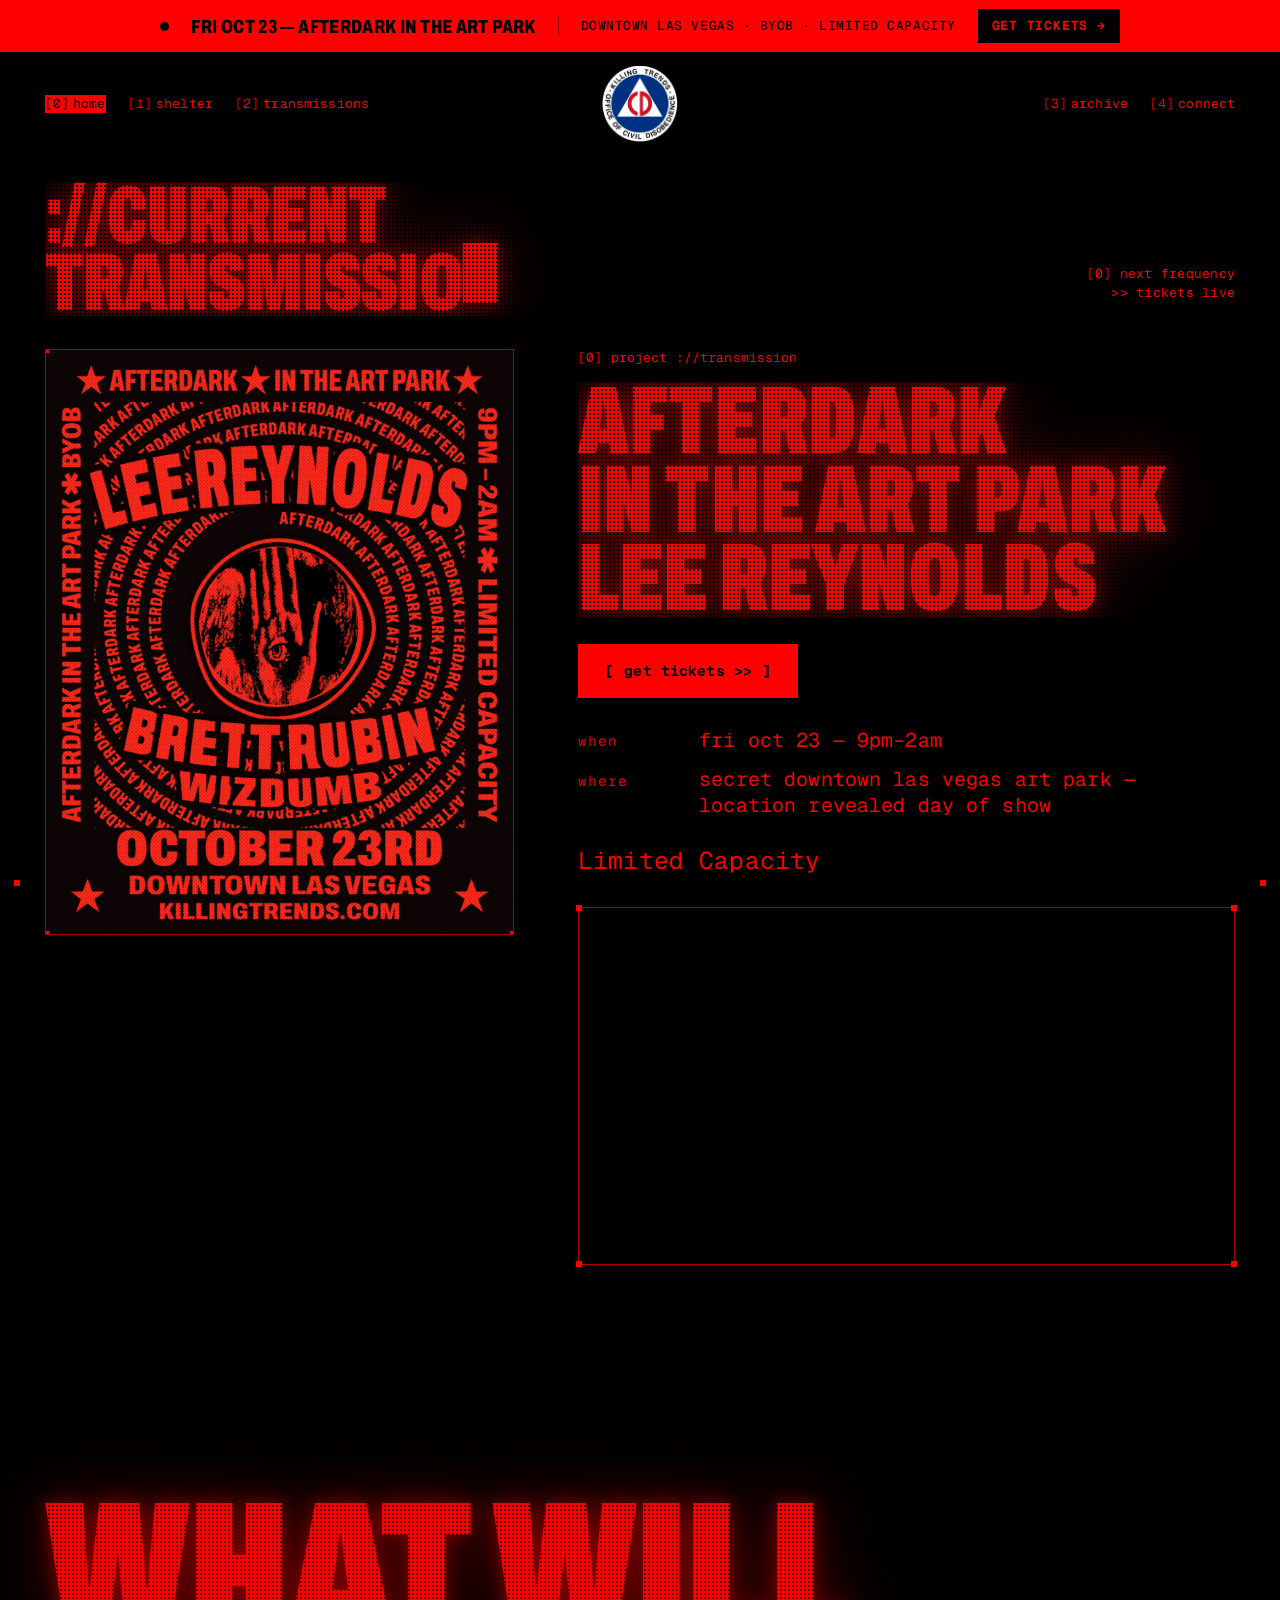
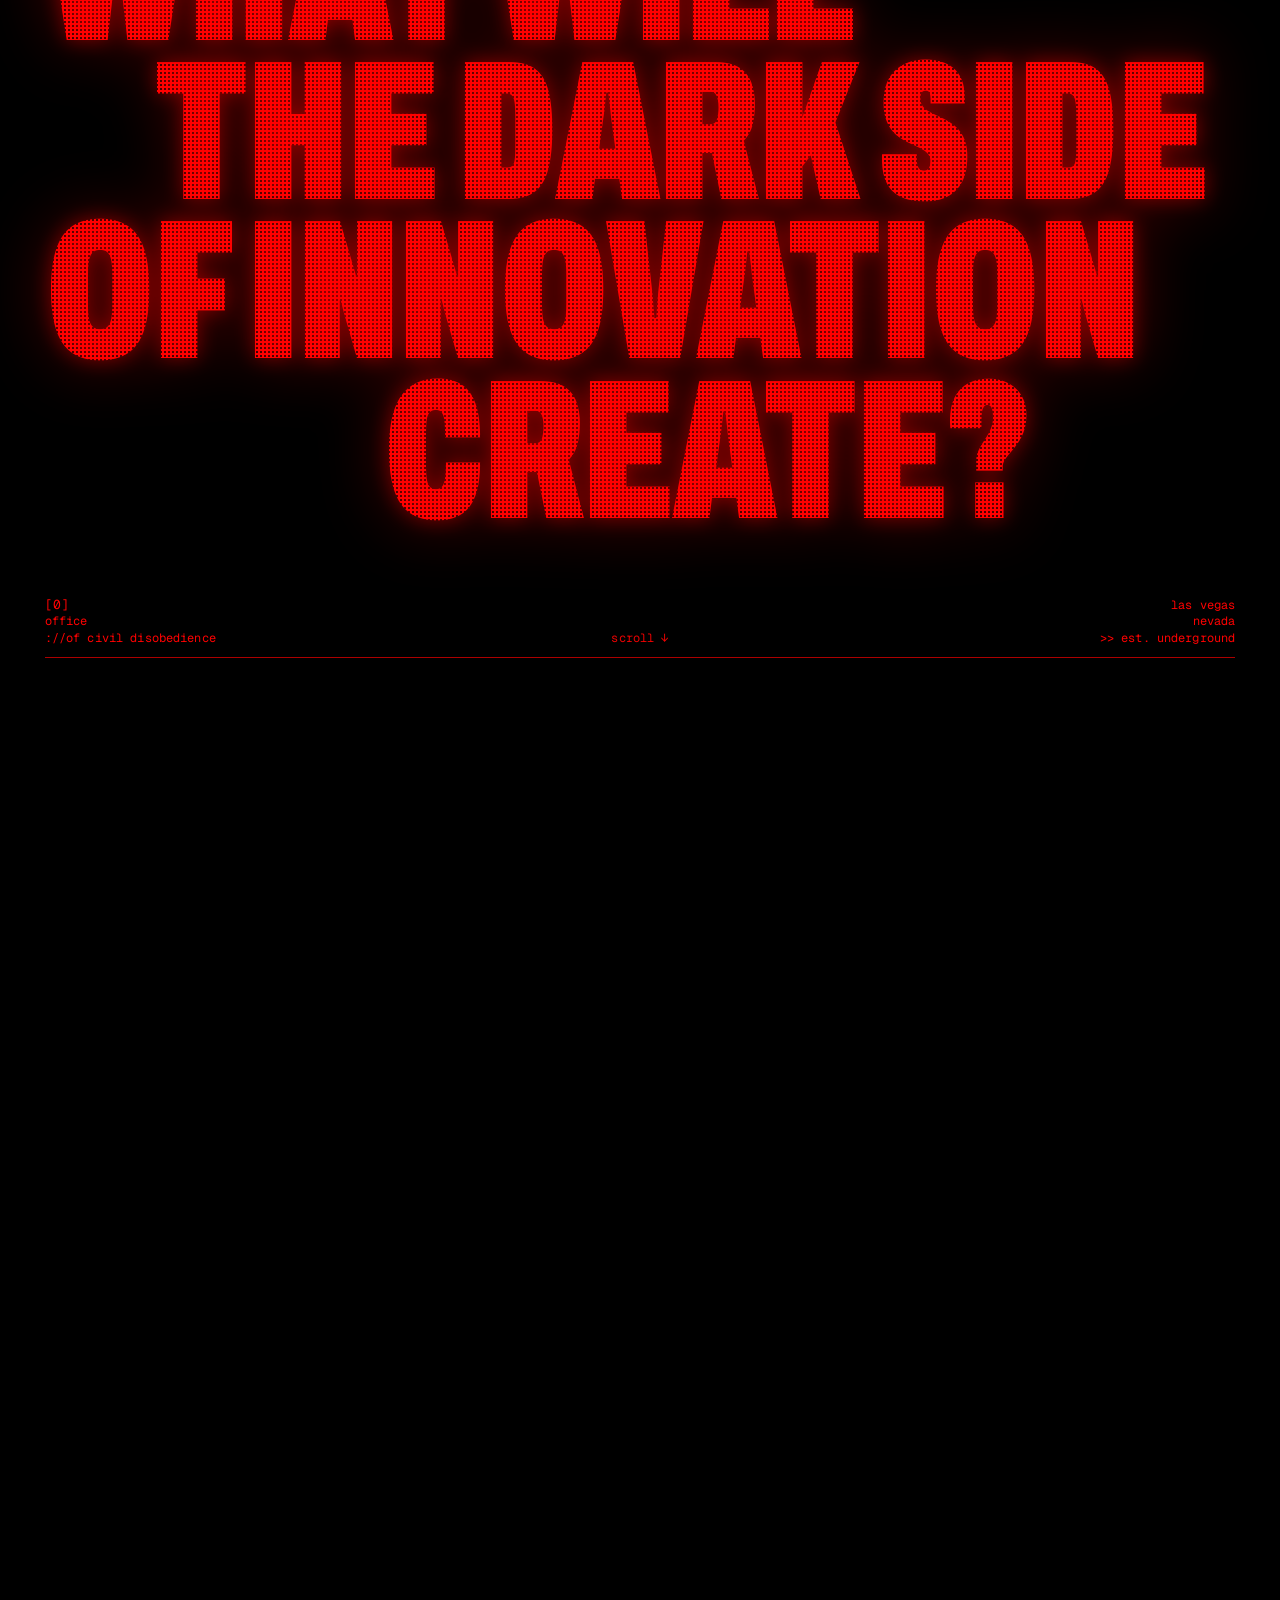
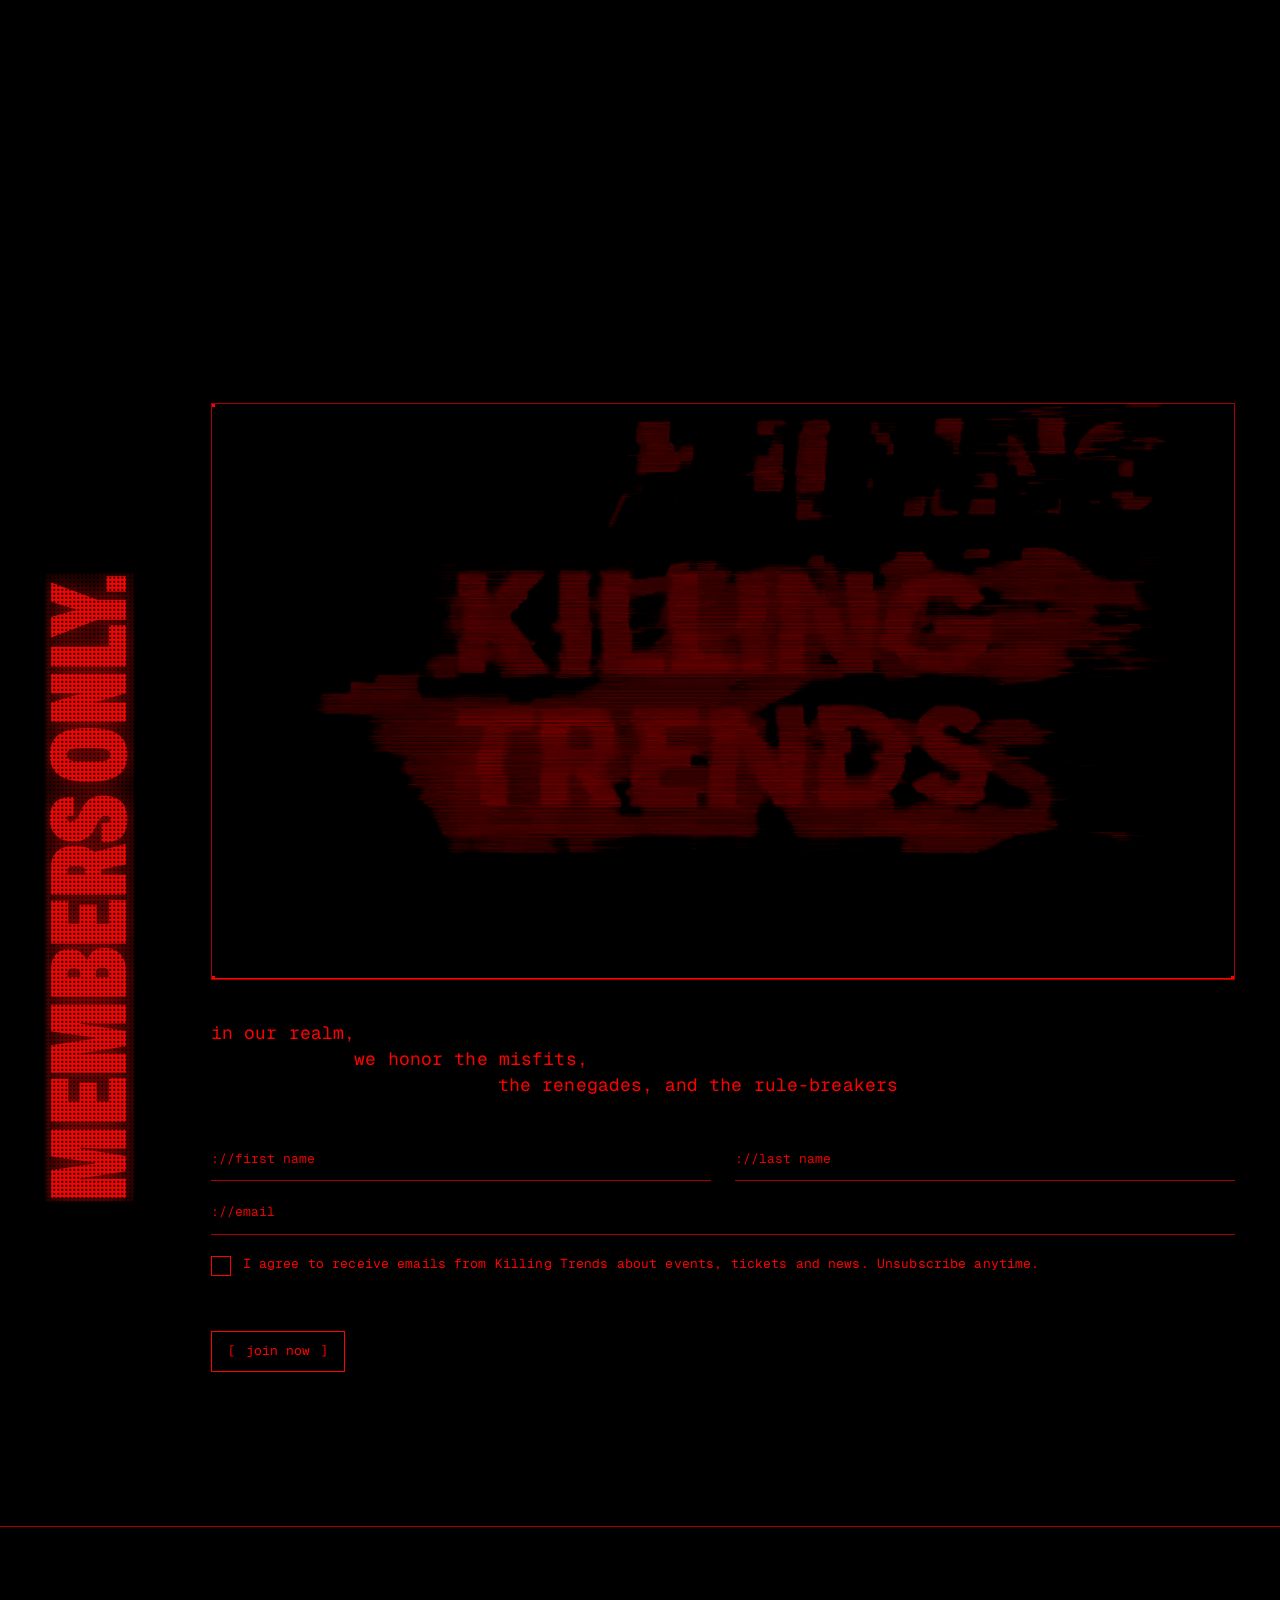
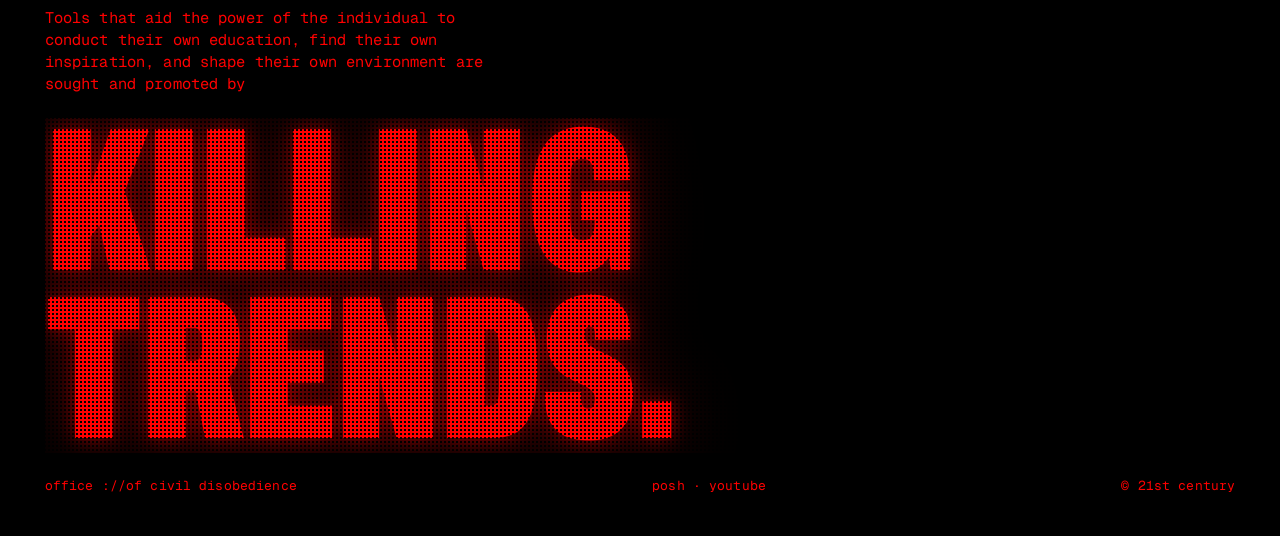
==== index.html @ 1565361a "Revert "Home: ticket-first layout — checkout under the headline, Posh links on bar + flyer, project " ====
<!DOCTYPE html>
<html lang="en">
<head>
<meta charset="utf-8">
<meta name="viewport" content="width=device-width, initial-scale=1">
<title>Killing Trends</title>
<meta name="description" content="Tools that aid the power of the individual to conduct their own education, find their own inspiration, and shape their own environment are sought and promoted by KILLING TRENDS.">
<meta property="og:type" content="website">
<meta property="og:site_name" content="Killing Trends">
<meta property="og:title" content="Lee Reynolds — Afterdark in the Art Park · Fri Oct 23">
<meta property="og:description" content="Brett Rubin &amp; Wizdumb. 9PM–2AM, secret downtown Las Vegas art park. BYOB. Limited capacity.">
<meta property="og:url" content="https://killingtrends.com/">
<meta property="og:image" content="https://killingtrends.com/assets/og-flyer.jpg">
<meta property="og:image:type" content="image/jpeg">
<meta property="og:image:alt" content="Afterdark in the Art Park flyer — Lee Reynolds, Brett Rubin, Wizdumb. October 23rd, Downtown Las Vegas.">
<meta property="og:image:width" content="1080">
<meta property="og:image:height" content="1350">
<meta name="twitter:card" content="summary_large_image">
<meta name="twitter:image" content="https://killingtrends.com/assets/og-flyer.jpg">
<meta name="theme-color" content="#000000">
<link rel="icon" type="image/png" href="assets/logo.png">
<link rel="preconnect" href="https://fonts.googleapis.com">
<link rel="preconnect" href="https://fonts.gstatic.com" crossorigin>
<link href="https://fonts.googleapis.com/css2?family=Archivo:wdth,wght@62..125,400..900&family=Geist+Mono:wght@400;500;700&display=swap" rel="stylesheet">
<link rel="stylesheet" href="css/site.css">
<style>
  /* ---------- Hero: zoomed-in giant type, pinned while it zooms into the video ---------- */
  .hero { height: 230vh; padding: 0; }
  .hero .pin {
    position: sticky; top: 0; height: 100vh; overflow: hidden;
    padding: 14px calc(var(--gutter) + 14px) 70px;
  }
  .hero .stack { position: relative; z-index: 1; transform-origin: 50% 42%; will-change: transform, opacity; }
  .hero .stack { font-size: var(--hero-fs, 14vw); }
  .hero .stack .mega { display: block; font-size: 1em; line-height: .8; white-space: nowrap; width: max-content; }
  .hero .l2 { padding-left: .55em; }
  .hero .l3 { padding-left: 1.7em; }
  .hero .vid {
    position: absolute; z-index: 2; left: 50%; top: 50%;
    width: min(34vw, 560px); aspect-ratio: 16 / 10;
    transform: translate(-50%, -50%); will-change: transform;
  }
  .hero .vid .duo { width: 100%; height: 100%; }
  @media (min-width: 721px) and (prefers-reduced-motion: no-preference) { .hero .vid { opacity: 0; clip-path: inset(50% 8%); } }
  .hero .notes { position: absolute; z-index: 3; font-size: 12px; text-transform: lowercase; line-height: 1.35; will-change: opacity; }
  .hero .n1 { left: calc(var(--gutter) + 14px); bottom: 34px; }
  .hero .n2 { right: calc(var(--gutter) + 14px); bottom: 34px; text-align: right; }
  .hero .n3 { left: 50%; transform: translateX(-50%); bottom: 34px; }
  .hero .bar { position: absolute; z-index: 3; left: calc(var(--gutter) + 14px); right: calc(var(--gutter) + 14px); bottom: 22px; height: 1px; background: var(--red-dim); }
  .hero .bar i { position: absolute; left: 0; top: -1px; height: 3px; width: 0; background: var(--red); }
  @media (max-width: 720px), (prefers-reduced-motion: reduce) {
    .hero { height: auto; }
    .hero .pin { position: relative; height: auto; overflow: hidden; padding-top: 10px; padding-bottom: 40px; }
    .hero .bar { display: none; }
  }
  @media (max-width: 720px) {
    /* four tidy lines, same as desktop, sized so the longest line fits */
    .hero .pin { padding-top: 22px; padding-bottom: 28px; display: grid; grid-template-columns: 1fr 1fr; column-gap: 16px; }
    .hero .stack { grid-column: 1 / -1; font-size: 15.6vw; }
    .hero .stack .mega { white-space: nowrap; width: auto; line-height: .84; }
    .hero .l1, .hero .l2, .hero .l2b { margin-left: 0; padding-left: 0; }
    .hero .l3 { padding-left: 1.2em; }
    .hero .vid { grid-column: 1 / -1; position: relative; left: auto; top: auto; transform: none; width: 100%; margin: 26px 0 18px; aspect-ratio: 4 / 3; }
    .hero .notes { position: static; transform: none; margin: 0; text-align: left; }
    .hero .n2 { text-align: right; }
    .hero .n3 { display: none; }
    .tx-head h2 { font-size: 12.8vw; }
    .tx-head { margin-bottom: 28px; }
    .tx { gap: 24px; }
    .tx .meta > div { grid-template-columns: 4.2em 1fr; }
    /* selling first: name + ticket button above the flyer on phones */
    .tx-top .tx .flyer { order: 2; }
    .tx-top .tx-head { margin-bottom: 18px; }
    .tx-top .tx-head .right { display: none; }
    .members { gap: 22px; }
    .members .vid { margin-bottom: 26px; }
    .members .creed { margin-bottom: 26px; }
  }
  /* the reel has wide black margins baked in: crop into the action */
  .hero .vid video { transform: scale(1.45); }

  /* ---------- Hero glitch: brief slice + jitter bursts on one line at a time ---------- */
  .hero .stack .mega { position: relative; }
  .hero .stack .mega::before, .hero .stack .mega::after {
    content: attr(data-text); position: absolute; inset: 0; padding-left: inherit;
    pointer-events: none; opacity: 0;
  }
  .hero .stack .mega::before { color: var(--red); background: #000; background-clip: content-box; }
  .hero .stack .mega::after  { color: var(--red-dim); }
  .hero .stack .mega.glitch { animation: g-base .5s steps(5) 1; }
  .hero .stack .mega.glitch::before { opacity: 1; animation: g-a .5s steps(5) 1; }
  .hero .stack .mega.glitch::after  { opacity: 1; animation: g-b .5s steps(5) 1; }
  @keyframes g-base {
    0%   { transform: none; }
    20%  { transform: translateX(-.04em) skewX(-4deg); }
    40%  { transform: translateX(.05em); opacity: .7; }
    60%  { transform: translateX(-.02em) skewX(3deg); }
    80%  { transform: translateX(.03em); opacity: .85; }
    100% { transform: none; opacity: 1; }
  }
  @keyframes g-a {
    0%   { clip-path: inset(6% 0 70% 0);  transform: translateX(-.14em); }
    20%  { clip-path: inset(52% 0 22% 0); transform: translateX(.12em); }
    40%  { clip-path: inset(28% 0 50% 0); transform: translateX(-.09em); }
    60%  { clip-path: inset(74% 0 6% 0);  transform: translateX(.16em); }
    80%  { clip-path: inset(14% 0 64% 0); transform: translateX(-.06em); }
    100% { clip-path: inset(40% 0 44% 0); transform: translateX(.1em); }
  }
  @keyframes g-b {
    0%   { clip-path: inset(60% 0 12% 0); transform: translateX(.13em); }
    20%  { clip-path: inset(10% 0 72% 0); transform: translateX(-.15em); }
    40%  { clip-path: inset(42% 0 36% 0); transform: translateX(.08em); }
    60%  { clip-path: inset(2% 0 84% 0);  transform: translateX(-.12em); }
    80%  { clip-path: inset(66% 0 18% 0); transform: translateX(.1em); }
    100% { clip-path: inset(30% 0 56% 0); transform: translateX(-.07em); }
  }
  @media (prefers-reduced-motion: reduce) {
    .hero .stack .mega.glitch, .hero .stack .mega.glitch::before, .hero .stack .mega.glitch::after { animation: none; opacity: 0; }
    .hero .stack .mega.glitch { opacity: 1; }
  }

  /* ---------- Transmissions (next event) ---------- */
  .tx-head { display: flex; justify-content: space-between; align-items: flex-end; gap: 20px; flex-wrap: wrap; margin-bottom: 50px; }
  .tx-head h2 { font-size: clamp(56px, 10.5vw, 190px); }
  .tx-top { padding-top: clamp(14px, 2vw, 30px); padding-bottom: clamp(70px, 9vw, 140px); }
  .tx-top .tx-head { margin-bottom: clamp(22px, 2.6vw, 40px); }
  .tx-top .tx-head h2 { font-size: clamp(48px, 6.4vw, 120px); }
  .tx-top .tx { align-items: start; }
  .tx-top .flyer { max-height: calc(100vh - 150px); }
  .tx-top .flyer img { max-height: calc(100vh - 150px); width: auto; max-width: 100%; margin: 0 auto; }
  .tx { display: grid; grid-template-columns: minmax(0, 5fr) minmax(0, 7fr); gap: 5vw; align-items: center; }
  .tx .flyer img { width: 100%; height: auto; }
  .tx .num { display: block; font-size: 13px; margin-bottom: 14px; }
  .tx h3 { font-family: var(--head); font-stretch: 62%; font-weight: 900; text-transform: uppercase; line-height: .82; margin: 0; font-size: clamp(54px, 7.5vw, 130px); }
  .tx .meta { margin-top: 30px; display: grid; gap: 14px; font-size: clamp(17px, 1.55vw, 24px); line-height: 1.3; text-transform: lowercase; }
  .tx .meta > div { display: grid; grid-template-columns: 5.5em 1fr; gap: 12px; }
  .tx .meta .label { margin: 0; color: var(--red-soft); font-size: .72em; letter-spacing: .06em; padding-top: .3em; }
  .tx .desc { margin-top: 26px; font-size: clamp(19px, 1.9vw, 30px); line-height: 1.3; max-width: 34ch; }
  .tx .actions { margin-top: 26px; display: flex; gap: 12px; flex-wrap: wrap; }
  .tx .btn.buy { font-size: clamp(14px, 1.15vw, 17px); padding: 15px 26px; background: var(--red); color: #000; font-weight: 700; }
  .tx .btn.buy:hover { background: #000; color: var(--red); }
  .tx .posh-embed { margin-top: 30px; padding: 8px; }
  .tx .posh-embed iframe { width: 100%; border: 0; height: 340px; display: block; }
  @media (max-width: 860px) { .tx { grid-template-columns: 1fr; gap: 30px; } }
  .type .ch { visibility: hidden; }
  .type .ch.on { visibility: visible; }
  .type .ch.cur { position: relative; }
  .type .ch.cur::after {
    content: ""; position: absolute; left: 100%; top: .06em; width: .42em; height: .74em;
    background: var(--red); animation: tcur .7s steps(1) infinite;
  }
  .type.done .ch.cur::after { animation-duration: 1s; }
  @keyframes tcur { 50% { opacity: 0; } }
  @media (prefers-reduced-motion: reduce) { .type .ch { visibility: visible; } .type .ch.cur::after { animation: none; opacity: 0; } }

  /* ---------- Members ---------- */
  .members { display: grid; grid-template-columns: auto 1fr; gap: 6vw; align-items: center; overflow: hidden; }
  .members .vert { writing-mode: vertical-rl; transform: rotate(180deg); justify-self: start; font-size: clamp(70px, 8.5vw, 150px); }
  .members .creed { font-size: clamp(15px, 1.4vw, 19px); margin: 0 0 40px; }
  .members .creed p { margin: 0; }
  .members .creed p:nth-child(2) { padding-left: 14%; }
  .members .creed p:nth-child(3) { padding-left: 28%; }
  .members form { display: grid; grid-template-columns: 1fr 1fr; gap: 10px 24px; }
  .members form .wide, .members form button { grid-column: 1 / -1; }
  .members form button { justify-self: start; margin-top: 18px; }
  .members .vid { aspect-ratio: 16 / 9; margin-bottom: 40px; }
  .members form .consent { display: flex; gap: 12px; align-items: flex-start; margin-top: 10px; cursor: pointer; font-size: 13px; line-height: 1.45; text-transform: none; }
  .members form .consent input { position: absolute; opacity: 0; width: 1px; height: 1px; }
  .members form .consent .box { flex: none; width: 20px; height: 20px; border: 1px solid var(--red); margin-top: 1px; position: relative; }
  .members form .consent input:checked + .box { background: var(--red); }
  .members form .consent input:checked + .box::after { content: ""; position: absolute; left: 6px; top: 2px; width: 5px; height: 10px; border: solid #000; border-width: 0 2px 2px 0; transform: rotate(45deg); }
  .members form .consent input:focus-visible + .box { outline: 1px dashed var(--red); outline-offset: 3px; }
  .members form .join-err { grid-column: 1 / -1; margin: 0; min-height: 1.3em; }

  @media (max-width: 860px) { .members { grid-template-columns: 1fr; } .members .vert { writing-mode: horizontal-tb; transform: none; font-size: clamp(70px, 18vw, 140px); } }
</style>
</head>
<body>

<a class="ticket-bar" href="tickets/">
  <span class="dot" aria-hidden="true"></span>
  <span class="what" id="bar-what">Fri Oct 23 &mdash; Afterdark in the Art Park</span>
  <span class="mid" id="bar-where">Downtown Las Vegas &middot; BYOB &middot; Limited capacity</span>
  <span class="cta"><span class="long">Get </span>tickets &rarr;</span>
</a>

<header class="site-header">
  <nav>
    <a href="./" class="active"><span class="n">[0]</span>home</a>
    <a href="shelter/"><span class="n">[1]</span>shelter</a>
    <a href="tickets/"><span class="n">[2]</span>transmissions</a>
  </nav>
  <a class="logo" href="./"><img src="assets/logo.png" alt="Killing Trends — Office of Civil Disobedience"></a>
  <nav class="nav-right"><a href="events/"><span class="n">[3]</span>archive</a><a href="connect/"><span class="n">[4]</span>connect</a></nav>
</header>

<main>

<section class="wrap tx-top" id="transmissions" aria-labelledby="tx-title">
  <div class="tx-head">
    <h2 id="tx-title" class="led glow type" aria-label="Current transmissions" data-type="://current|transmissions."></h2>
    <p class="micro right"><span class="idx">0</span> next frequency<br>&gt;&gt; tickets live</p>
  </div>
  <div class="tx" id="tx-next">
    <a class="flyer frame duo true-color" id="tx-flyer" href="tickets/"><img id="tx-img" src="assets/event-afterdark-red.jpg" alt="Afterdark in the Art Park flyer" loading="lazy"></a>
    <div class="">
      <span class="num">[0] project ://transmission</span>
      <h3 class="led glow" id="tx-name"><span style="display:block">Afterdark</span><span style="display:block">in the Art Park</span><span style="display:block">Lee Reynolds</span></h3>
      <div class="actions">
        <a class="btn buy" id="tx-buy" href="https://posh.vip/e/after-dark-in-the-art-park-with-lee-reynolds" target="_blank" rel="noopener">get tickets &gt;&gt;</a>
      </div>
      <div class="meta">
        <div><span class="label">when</span><span id="tx-when">fri oct 23 &mdash; 9pm&ndash;2am</span></div>
        <div><span class="label">where</span><span id="tx-where">secret downtown las vegas art park &mdash; location revealed day of show</span></div>
      </div>
      <p class="desc" id="tx-desc">Limited Capacity</p>
      <div class="posh-embed frame" id="tx-embed" hidden></div>
    </div>
  </div>
</section>

<section class="hero" id="hero" aria-labelledby="hero-title">
  <div class="pin">
    <h1 id="hero-title" class="stack glow">
      <span class="mega led l1" data-text="What will">What will</span>
      <span class="mega led l2" data-text="the dark side">the dark side</span>
      <span class="mega led l2b" data-text="of innovation">of innovation</span>
      <span class="mega led l3" data-text="create?">create?</span>
    </h1>
    <div class="vid frame">
      <div class="duo true-color"><video src="media/hero.mp4" poster="assets/hero-poster.jpg" autoplay muted loop playsinline webkit-playsinline preload="auto" aria-label="Killing Trends reel"></video></div>
    </div>
    <div class="notes n1"><span class="idx">0</span><br>office<br><span class="proto">of civil disobedience</span></div>
    <div class="notes n2">las vegas<br>nevada<br>&gt;&gt; est. underground</div>
    <div class="notes n3 dim">scroll &darr;</div>
    <div class="bar" aria-hidden="true"><i id="heroBar"></i></div>
  </div>
</section>

<section class="pad wrap members" id="join" aria-labelledby="join-title">
  <h2 id="join-title" class="vert led glow">Members only.</h2>
  <div>
    <div class="vid frame duo rv"><video src="media/members.mp4" poster="assets/members-poster.jpg" autoplay muted loop playsinline webkit-playsinline aria-hidden="true"></video></div>
    <div class="creed rv">
      <p>in our realm,</p>
      <p>we honor the misfits,</p>
      <p>the renegades, and the rule-breakers</p>
    </div>
    <form id="join-form" class="rv" novalidate>
      <input type="text" name="first" placeholder="://first name" autocomplete="given-name" aria-label="First name">
      <input type="text" name="last" placeholder="://last name" autocomplete="family-name" aria-label="Last name">
      <input type="email" name="email" placeholder="://email" class="wide" autocomplete="email" aria-label="Email" required>
      <label class="consent wide">
        <input type="checkbox" name="marketing" value="yes" required>
        <span class="box" aria-hidden="true"></span>
        <span class="txt">I agree to receive emails from Killing Trends about events, tickets and news. Unsubscribe anytime.</span>
      </label>
      <p class="join-err micro" id="join-err" role="status" aria-live="polite"></p>
      <button type="submit" class="btn">join now</button>
    </form>
  </div>
</section>

</main>

<footer>
  <p class="creed-line">Tools that aid the power of the individual to conduct their own education, find their own inspiration, and shape their own environment are sought and promoted by</p>
  <div class="big led glow">Killing trends.</div>
  <div class="row">
    <span>office <span class="proto">of civil disobedience</span></span>
    <span><a href="https://posh.vip/g/killingtrends" target="_blank" rel="noopener">posh</a> &middot; <a href="https://www.youtube.com/@killing-trends" target="_blank" rel="noopener">youtube</a></span>
    <span>&copy; 21st century</span>
  </div>
</footer>

<script src="js/events.js"></script>
<script>
// Current transmission: filled from js/events.js (first event)
(function () {
  var ev = (window.KT_EVENTS || [])[0];
  var sec = document.getElementById('transmissions');
  var bar = document.querySelector('.ticket-bar');
  if (!ev) { sec.hidden = true; if (bar) bar.hidden = true; return; }
  function set(id, v) { var e = document.getElementById(id); if (e) e.textContent = v; }
  // ticket bar: "FRI OCT 23 — AFTERDARK IN THE ART PARK | DOWNTOWN LAS VEGAS · BYOB · LIMITED CAPACITY"
  set('bar-what', (ev.date || '').split('—')[0].trim() + ' — ' + ev.title);
  set('bar-where', ev.bar || (ev.venue || '').split('—')[0].trim());
  if (ev.soldOut && bar) bar.querySelector('.cta').textContent = 'Sold out';
  // homepage header: ev.headline if set ("line one|line two"), else the title
  var nm = document.getElementById('tx-name');
  nm.textContent = '';
  (ev.headline || ev.title).split('|').forEach(function (line) {
    var sp = document.createElement('span'); sp.style.display = 'block'; sp.textContent = line; nm.appendChild(sp);
  });
  set('tx-when', (ev.date || '').toLowerCase());
  set('tx-where', (ev.venue || '').toLowerCase());
  set('tx-desc', ev.desc || '');
  var img = document.getElementById('tx-img');
  img.src = 'assets/' + ev.img; img.alt = ev.title + ' flyer';
  var buy = document.getElementById('tx-buy');
  // main ticket button goes straight to the event's Posh checkout page
  if (ev.poshSlug) buy.href = 'https://posh.vip/e/' + ev.poshSlug;
  if (ev.soldOut) { buy.textContent = 'sold out'; buy.classList.add('soldout'); }
  // inline Posh checkout (same as /tickets/) when the event has embed: true
  var emb = document.getElementById('tx-embed');
  if (emb && ev.embed && !ev.soldOut && ev.poshSlug) {
    var fr = document.createElement('iframe');
    fr.src = 'https://posh.vip/embed/checkout/' + ev.poshSlug; fr.title = ev.title + ' tickets'; fr.loading = 'lazy';
    emb.appendChild(fr); emb.hidden = false;
  }
})();
</script>
<script src="js/site.js"></script>
<script>
// Typewriter headings: <h2 class="type" data-type="line one|line two">
(function () {
  var reduce = matchMedia('(prefers-reduced-motion: reduce)').matches;
  document.querySelectorAll('.type[data-type]').forEach(function (el) {
    var chars = [];
    el.data = el.getAttribute('data-type').split('|');
    el.data.forEach(function (line, li) {
      var row = document.createElement('span');
      row.style.display = 'block';
      row.setAttribute('aria-hidden', 'true');
      line.split('').forEach(function (c) {
        var sp = document.createElement('span');
        sp.className = 'ch';
        sp.textContent = c === ' ' ? '\u00a0' : c;
        row.appendChild(sp); chars.push(sp);
      });
      el.appendChild(row);
    });
    if (reduce) { chars.forEach(function (c) { c.classList.add('on'); }); return; }
    var started = false;
    function run() {
      if (started) return; started = true;
      var i = 0;
      (function next() {
        if (i > 0) chars[i - 1].classList.remove('cur');
        if (i >= chars.length) { chars[chars.length - 1].classList.add('cur'); el.classList.add('done'); return; }
        chars[i].classList.add('on', 'cur');
        var c = chars[i].textContent; i++;
        setTimeout(next, c === '/' || c === ':' ? 55 : 70 + Math.random() * 70);
      })();
    }
    if ('IntersectionObserver' in window) {
      var io = new IntersectionObserver(function (en) { if (en[0].isIntersecting) { run(); io.disconnect(); } }, { threshold: .4 });
      io.observe(el);
    } else run();
  });
})();
</script>
<script>
// Hero glitch: every 1–3 seconds one or two headline lines glitch hard for half a second
(function () {
  if (matchMedia('(prefers-reduced-motion: reduce)').matches) return;
  var lines = document.querySelectorAll('.hero .stack .mega');
  function hit(l) { l.classList.remove('glitch'); void l.offsetWidth; l.classList.add('glitch'); }
  function burst() {
    if (!document.hidden) {
      var i = Math.floor(Math.random() * lines.length), l = lines[i];
      hit(l);
      // often a second line glitches with it
      if (Math.random() < .45) { var j = (i + 1 + Math.floor(Math.random() * (lines.length - 1))) % lines.length; setTimeout(function () { hit(lines[j]); }, 90); }
      // and frequently a quick re-hit
      if (Math.random() < .55) setTimeout(function () { hit(l); }, 560);
    }
    setTimeout(burst, 1100 + Math.random() * 2000);
  }
  lines.forEach(function (l) { l.addEventListener('animationend', function (e) { if (e.animationName === 'g-base') l.classList.remove('glitch'); }); });
  setTimeout(burst, 700);
})();
</script>
<script>
// Hero zoom: the page opens on the type alone; scrolling opens the video frame in
// the middle of it, then grows the video until it fills the screen.
(function () {
  var hero = document.getElementById('hero');
  var stack = hero.querySelector('.stack');
  var vid = hero.querySelector('.vid');
  var notes = hero.querySelectorAll('.notes');
  var bar = document.getElementById('heroBar');
  var mq = matchMedia('(max-width: 720px), (prefers-reduced-motion: reduce)');
  var ticking = false;
  function ease(t) { return t < .5 ? 2 * t * t : 1 - Math.pow(-2 * t + 2, 2) / 2; }
  function clamp(v) { return Math.max(0, Math.min(1, v)); }
  function reset() {
    stack.style.transform = stack.style.opacity = vid.style.transform = vid.style.clipPath = vid.style.opacity = '';
    notes.forEach(function (n) { n.style.opacity = ''; });
  }
  function update() {
    ticking = false;
    if (mq.matches) { reset(); return; }
    var r = hero.getBoundingClientRect();
    var p = clamp(-r.top / (r.height - innerHeight));
    // 1) 0–45%: text holds; the video frame opens from a thin line in the centre
    var op = ease(clamp(p / .45));
    vid.style.clipPath = 'inset(calc(' + ((1 - op) * 50) + '% - 4px) calc(' + ((1 - op) * 8) + '% - 4px))';
    vid.style.opacity = String(clamp(p / .06));
    // 2) 45–100%: the video grows to cover the screen while the type falls back
    var gp = ease(clamp((p - .45) / .55));
    var w = vid.offsetWidth, h = vid.offsetHeight;
    var cover = Math.max(innerWidth / w, innerHeight / h) * 1.02;
    vid.style.transform = 'translate(-50%, -50%) scale(' + (1 + (cover - 1) * gp) + ')';
    stack.style.transform = 'scale(' + (1 + gp * .35) + ')';
    stack.style.opacity = String(1 - gp * .85);
    notes.forEach(function (n) { n.style.opacity = String(1 - clamp(p / .25)); });
    bar.style.width = (p * 100) + '%';
  }
  // Size the type so every line fits inside the pinned screen
  var pin = hero.querySelector('.pin');
  function fit() {
    if (matchMedia('(max-width: 720px)').matches) { stack.style.removeProperty('--hero-fs'); hero.style.removeProperty('--hero-fs'); pin.style.paddingTop = ''; return; }
    hero.style.setProperty('--hero-fs', '100px');
    var cs = getComputedStyle(pin);
    var availW = pin.clientWidth - parseFloat(cs.paddingLeft) - parseFloat(cs.paddingRight);
    // the ticket bar + header sit above the hero on first load, so only the space below them counts
    // the pinned hero sits under the sticky header: pad it down by the header height
    var hdr = document.querySelector('.site-header');
    pin.style.paddingTop = ((hdr ? hdr.offsetHeight : 0) + 10) + 'px';
    cs = getComputedStyle(pin);
    var availH = innerHeight - parseFloat(cs.paddingTop) - parseFloat(cs.paddingBottom);
    var lines = stack.querySelectorAll('.mega'), w = 0;
    lines.forEach(function (l) { w = Math.max(w, l.getBoundingClientRect().width); });
    var hgt = stack.scrollHeight;
    var fs = Math.floor(100 * Math.min(availW / w, availH / hgt) * 0.98);
    hero.style.setProperty('--hero-fs', fs + 'px');
  }
  fit();
  document.fonts && document.fonts.ready.then(function () { fit(); update(); });
  addEventListener('resize', function () { fit(); onScroll(); });
  function onScroll() { if (!ticking) { ticking = true; requestAnimationFrame(update); } }
  addEventListener('scroll', onScroll, { passive: true });
  addEventListener('resize', onScroll);
  mq.addEventListener ? mq.addEventListener('change', update) : mq.addListener(update);
  update();
})();
</script>
<script>
document.getElementById('join-form').marketing.addEventListener('change', function () { if (this.checked) document.getElementById('join-err').textContent = ''; });
document.getElementById('join-form').addEventListener('submit', function (e) {
  e.preventDefault();
  var f = new FormData(this), err = document.getElementById('join-err');
  if (!this.email.value.trim() || !this.email.checkValidity()) { err.textContent = '// a real email is needed'; this.email.focus(); return; }
  if (!this.marketing.checked) { err.textContent = '// tick the box to agree to emails, then join'; this.marketing.focus(); return; }
  err.textContent = '';
  var body = encodeURIComponent('Name: ' + f.get('first') + ' ' + f.get('last') + '\nEmail: ' + f.get('email') +
    '\nMarketing consent: YES — agreed to receive emails about events, tickets and news (' + new Date().toISOString().slice(0, 10) + ')');
  location.href = 'mailto:killtrends@gmail.com?subject=' + encodeURIComponent('KILLING TRENDS — JOIN') + '&body=' + body;
});
</script>
</body>
</html>
---- css/site.css ----
/* =========================================================================
   KILLING TRENDS — "signal" system
   Black + pure red only. Giant condensed type with an LED dot texture,
   tiny lowercase mono, bracketed indices, corner-marked frames.
   ========================================================================= */

:root {
  --bg: #000;
  --red: #ff0000;
  --red-dim: #ab0000;          /* lines & borders only */
  --red-soft: #ec0000;         /* secondary TEXT: 4.6:1 on black (AA) */
  --red-ghost: rgba(255, 0, 0, .14);
  --head: 'Archivo', 'Arial Narrow', sans-serif;
  --mono: 'Geist Mono', ui-monospace, Menlo, monospace;
  --gutter: clamp(16px, 2.4vw, 36px);
  --dot: 4px;                 /* LED pitch */
  --ink: var(--red);          /* legacy name used by inline styles */
}

* { box-sizing: border-box; }
html { background: var(--bg); scroll-behavior: smooth; }
body {
  margin: 0;
  background: var(--bg);
  color: var(--red);
  font-family: var(--mono);
  font-size: 13px;
  line-height: 1.45;
  letter-spacing: .01em;
  -webkit-font-smoothing: antialiased;
  overflow-x: hidden;
}
::selection { background: var(--red); color: #000; }
a { color: inherit; }
img, video, iframe { display: block; max-width: 100%; }
button { font: inherit; color: inherit; }

/* ---------- Type ---------- */

/* Giant condensed display type with LED dot-matrix texture */
.mega, .big, h1, h2 {
  font-family: var(--head);
  font-stretch: 62%;
  font-weight: 900;
  text-transform: uppercase;
  line-height: .82;
  letter-spacing: -.01em;
  margin: 0;
}
.led {
  -webkit-mask-image: radial-gradient(circle, #000 58%, transparent 64%);
          mask-image: radial-gradient(circle, #000 58%, transparent 64%);
  -webkit-mask-size: var(--dot) var(--dot);
          mask-size: var(--dot) var(--dot);
}
.glow { filter: drop-shadow(0 0 10px rgba(255, 0, 0, .55)) drop-shadow(0 0 32px rgba(255, 0, 0, .35)); }
.mega { font-size: clamp(88px, 19vw, 340px); }
.big  { font-size: clamp(60px, 11vw, 200px); }
h2    { font-size: clamp(48px, 7.5vw, 128px); }
.blur-word { filter: blur(6px); opacity: .9; }

.micro, .label {
  font-family: var(--mono);
  font-size: 13px;
  text-transform: lowercase;
  letter-spacing: .02em;
  color: var(--red);
}
.label { display: block; margin-bottom: 6px; }
.dim { color: var(--red-soft); }
.idx { font-family: var(--mono); font-size: 13px; }
.idx::before { content: "["; }
.idx::after  { content: "]"; }
.proto::before { content: "://"; }

/* ---------- Fixed viewport frame (corner squares) ---------- */
.vframe { position: fixed; inset: 0; pointer-events: none; z-index: 90; }
.vframe i {
  position: absolute; width: 6px; height: 6px; background: var(--red);
}
.vframe i:nth-child(1) { top: 14px; left: 14px; }
.vframe i:nth-child(2) { top: 14px; right: 14px; }
.vframe i:nth-child(3) { bottom: 14px; left: 14px; }
.vframe i:nth-child(4) { bottom: 14px; right: 14px; }

/* ---------- Ticket bar ---------- */
.ticket-bar {
  position: relative; z-index: 60;
  display: flex; justify-content: center; align-items: center; gap: 22px;
  min-height: 52px; padding: 8px 18px; overflow: hidden;
  background: var(--red); color: #000;
  text-decoration: none; white-space: nowrap;
}
.ticket-bar .dot { width: 9px; height: 9px; border-radius: 50%; background: #000; flex: none; animation: kt-pulse 1.2s infinite; }
.ticket-bar .what {
  font-family: var(--head); font-stretch: 75%; font-weight: 800;
  font-size: 19px; letter-spacing: .02em; text-transform: uppercase; line-height: 1;
  overflow: hidden; text-overflow: ellipsis;
}
.ticket-bar .mid {
  font-family: var(--mono); font-size: 13px; font-weight: 500; text-transform: uppercase; letter-spacing: .04em;
  padding-left: 22px; border-left: 1px solid rgba(0,0,0,.45);
}
.ticket-bar .cta {
  flex: none; font-family: var(--mono); font-size: 13px; font-weight: 700; text-transform: uppercase; letter-spacing: .06em;
  background: #000; color: var(--red); padding: 8px 14px;
}
.ticket-bar:hover .cta { background: #fff; color: #000; }
@keyframes kt-pulse { 50% { opacity: .25; } }
@media (max-width: 900px) { .ticket-bar .mid { display: none; } }
@media (max-width: 720px) {
  .ticket-bar { justify-content: space-between; gap: 12px; padding: 8px 14px; }
  .ticket-bar .what { font-size: 16px; flex: 1; }
  .ticket-bar .cta { font-size: 12px; padding: 7px 10px; }
}

/* ---------- Header ---------- */
.site-header {
  position: sticky; top: 0; z-index: 80;
  display: grid; grid-template-columns: 1fr auto 1fr; align-items: center;
  padding: 14px calc(var(--gutter) + 14px);
  background: linear-gradient(#000 40%, rgba(0,0,0,0));
}
.site-header nav { display: flex; gap: 22px; flex-wrap: wrap; }
.site-header nav.nav-right { justify-content: flex-end; }
.site-header nav a {
  text-decoration: none; text-transform: lowercase; font-size: 13px; position: relative;
}
.site-header nav a .n { color: var(--red-soft); margin-right: 4px; }
.site-header nav a:hover, .site-header nav a.active { background: var(--red); color: #000; }
.site-header nav a.active .n, .site-header nav a:hover .n { color: #000; }
.logo { display: block; width: 76px; height: 76px; justify-self: center; transition: transform .2s; }
.logo:hover { transform: scale(1.06); }
.logo img { width: 100%; height: 100%; object-fit: contain; }
@media (max-width: 720px) {
  .site-header { grid-template-columns: 1fr auto; row-gap: 10px; }
  .site-header .logo { grid-column: 2; grid-row: 1; width: 54px; height: 54px; }
  .site-header { padding: 12px 22px; }
  .site-header nav { grid-column: 1; grid-row: 1; gap: 4px 12px; }
  .site-header nav a { font-size: 12px; }
  .site-header nav.nav-right { grid-column: 1 / -1; grid-row: 2; justify-content: flex-start; }
}

/* ---------- Layout ---------- */
.wrap { padding: 0 calc(var(--gutter) + 14px); }
section { position: relative; }
.pad { padding-top: clamp(80px, 12vw, 180px); padding-bottom: clamp(80px, 12vw, 180px); }
.row { display: flex; justify-content: space-between; align-items: baseline; gap: 16px; }
.right { text-align: right; }

/* ---------- Media frames: red duotone + LED grid + corner squares ---------- */
.frame {
  position: relative; border: 1px solid var(--red-dim);
}
.frame::before, .frame::after,
.frame > .c1, .frame > .c2 { content: ""; position: absolute; width: 6px; height: 6px; background: var(--red); z-index: 3; }
.frame::before { top: -3px; left: -3px; }
.frame::after  { top: -3px; right: -3px; }
.frame > .c1   { bottom: -3px; left: -3px; }
.frame > .c2   { bottom: -3px; right: -3px; }

.duo { position: relative; overflow: hidden; background: var(--red); }
.duo > img, .duo > video {
  width: 100%; height: 100%; object-fit: cover;
  filter: grayscale(1) contrast(1.35) brightness(.95);
  mix-blend-mode: multiply;
}
.duo::after { /* LED grid */
  content: ""; position: absolute; inset: 0; pointer-events: none; z-index: 2;
  background:
    repeating-linear-gradient(0deg, rgba(0,0,0,.55) 0 1px, transparent 1px var(--dot)),
    repeating-linear-gradient(90deg, rgba(0,0,0,.55) 0 1px, transparent 1px var(--dot));
}
.duo.true-color { background: #000; }
.duo.true-color > img, .duo.true-color > video { filter: none; mix-blend-mode: normal; }
.duo.true-color::after { opacity: .35; }
.duo.hover-reveal > img { transition: filter .35s; }
.duo.hover-reveal:hover { background: #000; }
.duo.hover-reveal:hover > img, .duo.hover-reveal.lit > img { filter: none; mix-blend-mode: normal; }
.duo.hover-reveal.lit { background: #000; }

.caption {
  display: grid; grid-template-columns: auto 1fr auto; gap: 14px;
  padding-top: 10px; font-size: 13px; text-transform: lowercase;
}
.caption .what { padding-left: 15%; }
.caption .tag { text-align: right; }

/* ---------- Buttons & forms ---------- */
.btn, .btn-outline {
  display: inline-flex; align-items: center; gap: 10px;
  font-family: var(--mono); font-size: 13px; text-transform: lowercase; text-decoration: none;
  padding: 10px 16px; border: 1px solid var(--red); background: transparent; color: var(--red);
  cursor: pointer;
}
.btn::before, .btn-outline::before { content: "["; }
.btn::after, .btn-outline::after { content: "]"; }
.btn:hover, .btn-outline:hover { background: var(--red); color: #000; }
.btn-outline.soldout, .btn.soldout { opacity: .4; pointer-events: none; }

input, textarea {
  font: inherit; color: var(--red); background: transparent;
  border: 0; border-bottom: 1px solid var(--red-dim); border-radius: 0;
  padding: 12px 0; outline: none; width: 100%; text-transform: lowercase;
}
input::placeholder, textarea::placeholder { color: var(--red-soft); opacity: 1; }
input:focus { border-bottom-color: var(--red); }
:focus-visible { outline: 1px dashed var(--red); outline-offset: 3px; }

/* ---------- Reveal on scroll ---------- */
.rv { opacity: 0; transform: translateY(24px); transition: opacity .8s ease, transform .8s ease; }
.rv.in { opacity: 1; transform: none; }

/* ---------- Footer ---------- */
footer { padding: 80px calc(var(--gutter) + 14px) 40px; border-top: 1px solid var(--red-dim); }
footer .big { font-size: clamp(64px, 16vw, 300px); }
footer .creed-line { max-width: 52ch; margin: 0 0 22px; font-size: clamp(14px, 1.2vw, 17px); text-transform: none; }
footer .row { margin-top: 24px; font-size: 13px; text-transform: lowercase; }
footer a { text-decoration: none; }
footer a:hover { background: var(--red); color: #000; }

@media (prefers-reduced-motion: reduce) {
  html { scroll-behavior: auto; }
  .rv { opacity: 1; transform: none; transition: none; }
  .ticket-bar .dot { animation: none; }
}

/* ---------- Phone menu ---------- */
.menu-btn { display: none; }
.menu-panel {
  position: fixed; inset: 0; z-index: 150; background: #000;
  display: flex; flex-direction: column; justify-content: center; gap: 6px;
  padding: 80px calc(var(--gutter) + 14px) 40px;
  opacity: 0; visibility: hidden; transition: opacity .25s, visibility .25s;
}
.menu-panel.open { opacity: 1; visibility: visible; }
.menu-panel a {
  font-family: var(--head); font-stretch: 62%; font-weight: 900; text-transform: uppercase;
  font-size: clamp(40px, 13vw, 120px); line-height: .92; text-decoration: none; display: flex; align-items: baseline; gap: 12px;
}
.menu-panel a .n { font-family: var(--mono); font-size: 13px; font-weight: 400; color: var(--red-soft); }
.menu-panel a.active, .menu-panel a:hover { color: #000; background: var(--red); }
.menu-panel .close { position: absolute; top: 18px; right: calc(var(--gutter) + 14px); }
@media (max-width: 720px) {
  .site-header { grid-template-columns: 1fr auto 1fr; }
  .site-header nav { display: none; }
  .site-header .logo { grid-column: 2; grid-row: 1; }
  .menu-btn {
    display: inline-flex; grid-column: 3; justify-self: end;
    background: none; border: 1px solid var(--red); color: var(--red);
    font-family: var(--mono); font-size: 13px; padding: 8px 12px; text-transform: lowercase; cursor: pointer;
  }
  .menu-btn::before { content: "["; } .menu-btn::after { content: "]"; }
}
body.menu-open { overflow: hidden; }

/* =========================================================================
   Phone layout pass
   ========================================================================= */
@media (max-width: 720px) {
  :root { --gutter: 10px; }
  .pad { padding-top: 64px; padding-bottom: 64px; }

  /* page-title side notes: read left-to-right, no odd right alignment */
  body .page-head .top, body .sh-hero .top { flex-wrap: nowrap; gap: 16px; align-items: flex-start; margin-bottom: 14px; }
  body .page-head .top > *, body .sh-hero .top > * { margin: 0; }
  .page-head .top .right, .sh-hero .top .right { text-align: right; }
  .tx-head { gap: 10px 24px; }
  .tx-head .right { text-align: left; }

  /* forms: 16px inputs stop iOS zooming in on tap; full-width tap targets */
  input, textarea { font-size: 16px; padding: 14px 0; }
  form .btn, .actions .btn, .cx .send .btn { width: 100%; justify-content: center; padding: 15px 16px; font-size: 14px; }
  .actions { flex-direction: column; }

  /* footer: stack the small print */
  footer { padding-top: 56px; }
  footer .row { flex-direction: column; align-items: flex-start; gap: 8px; }

  /* ticket bar: short CTA so the event name fits */
  .ticket-bar .cta .long { display: none; }
  .ticket-bar .what { font-size: 14px; white-space: normal; line-height: 1.1; overflow: visible; }
}
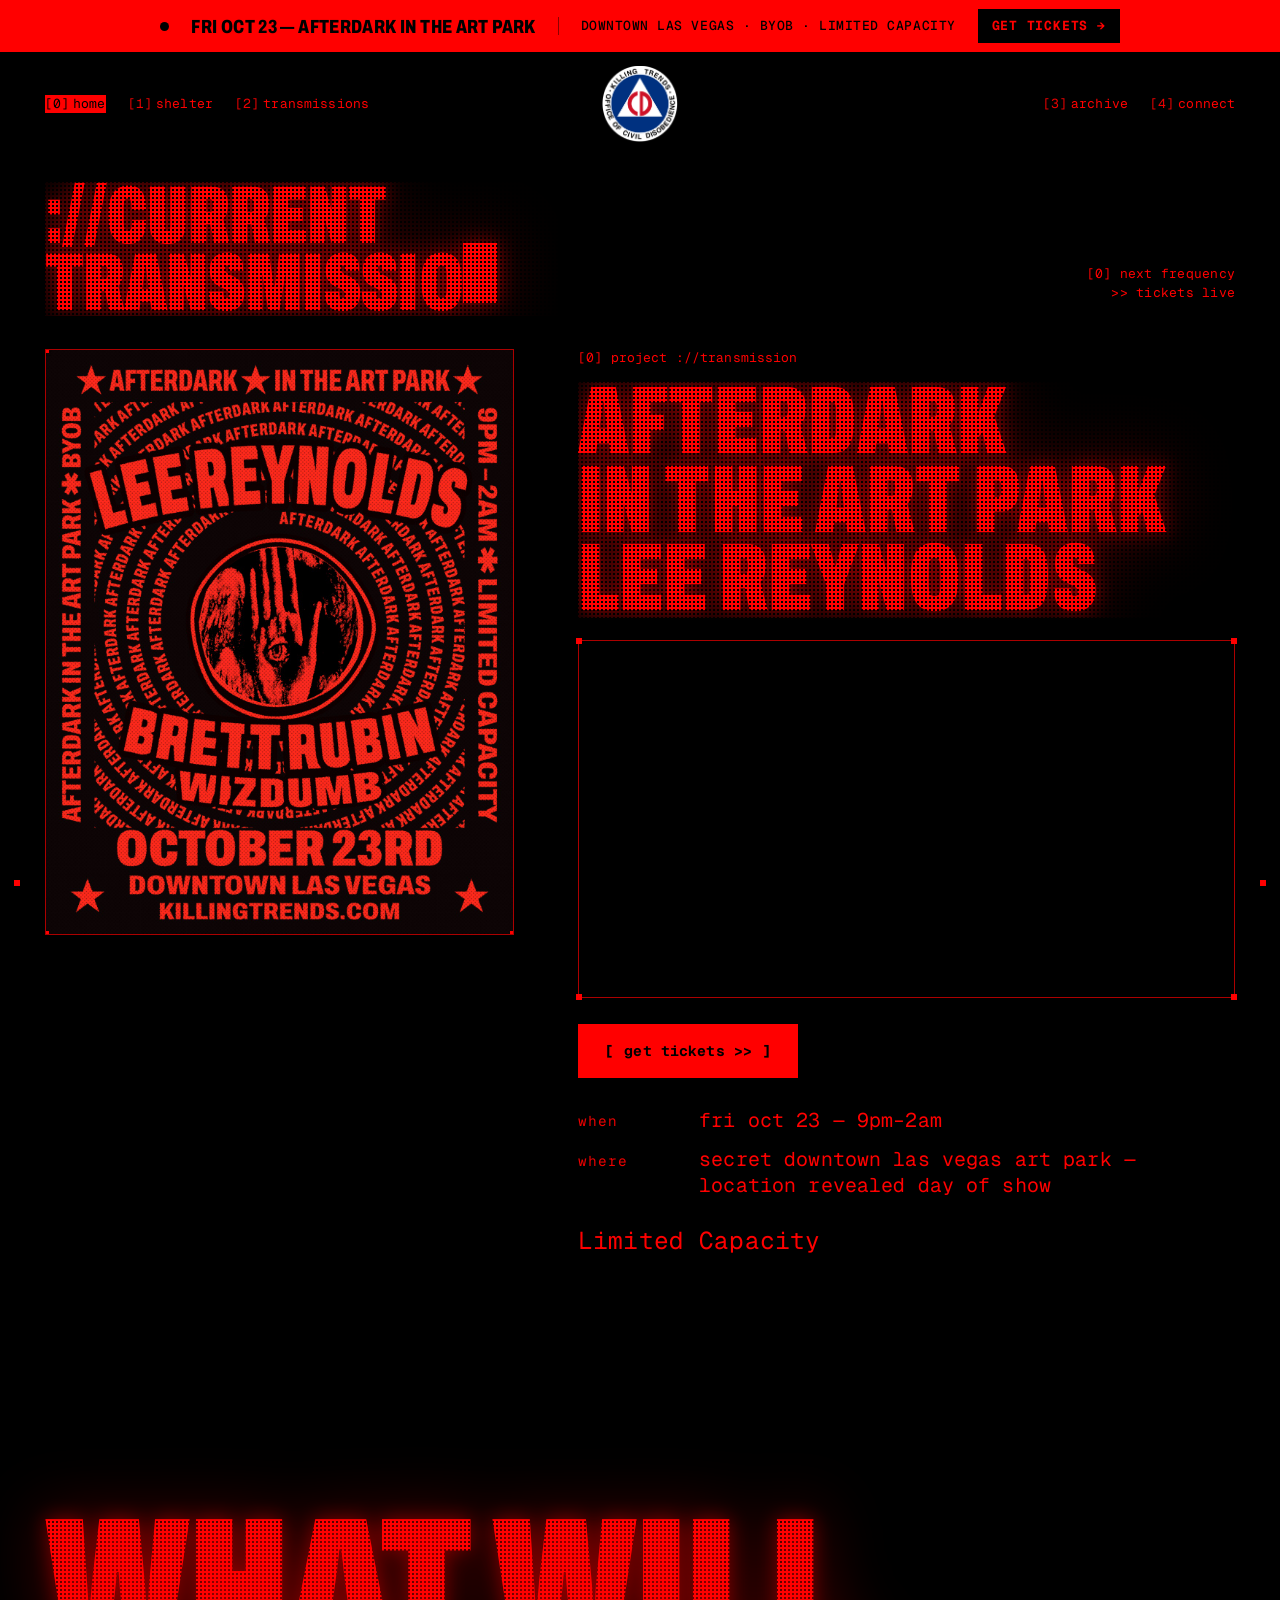
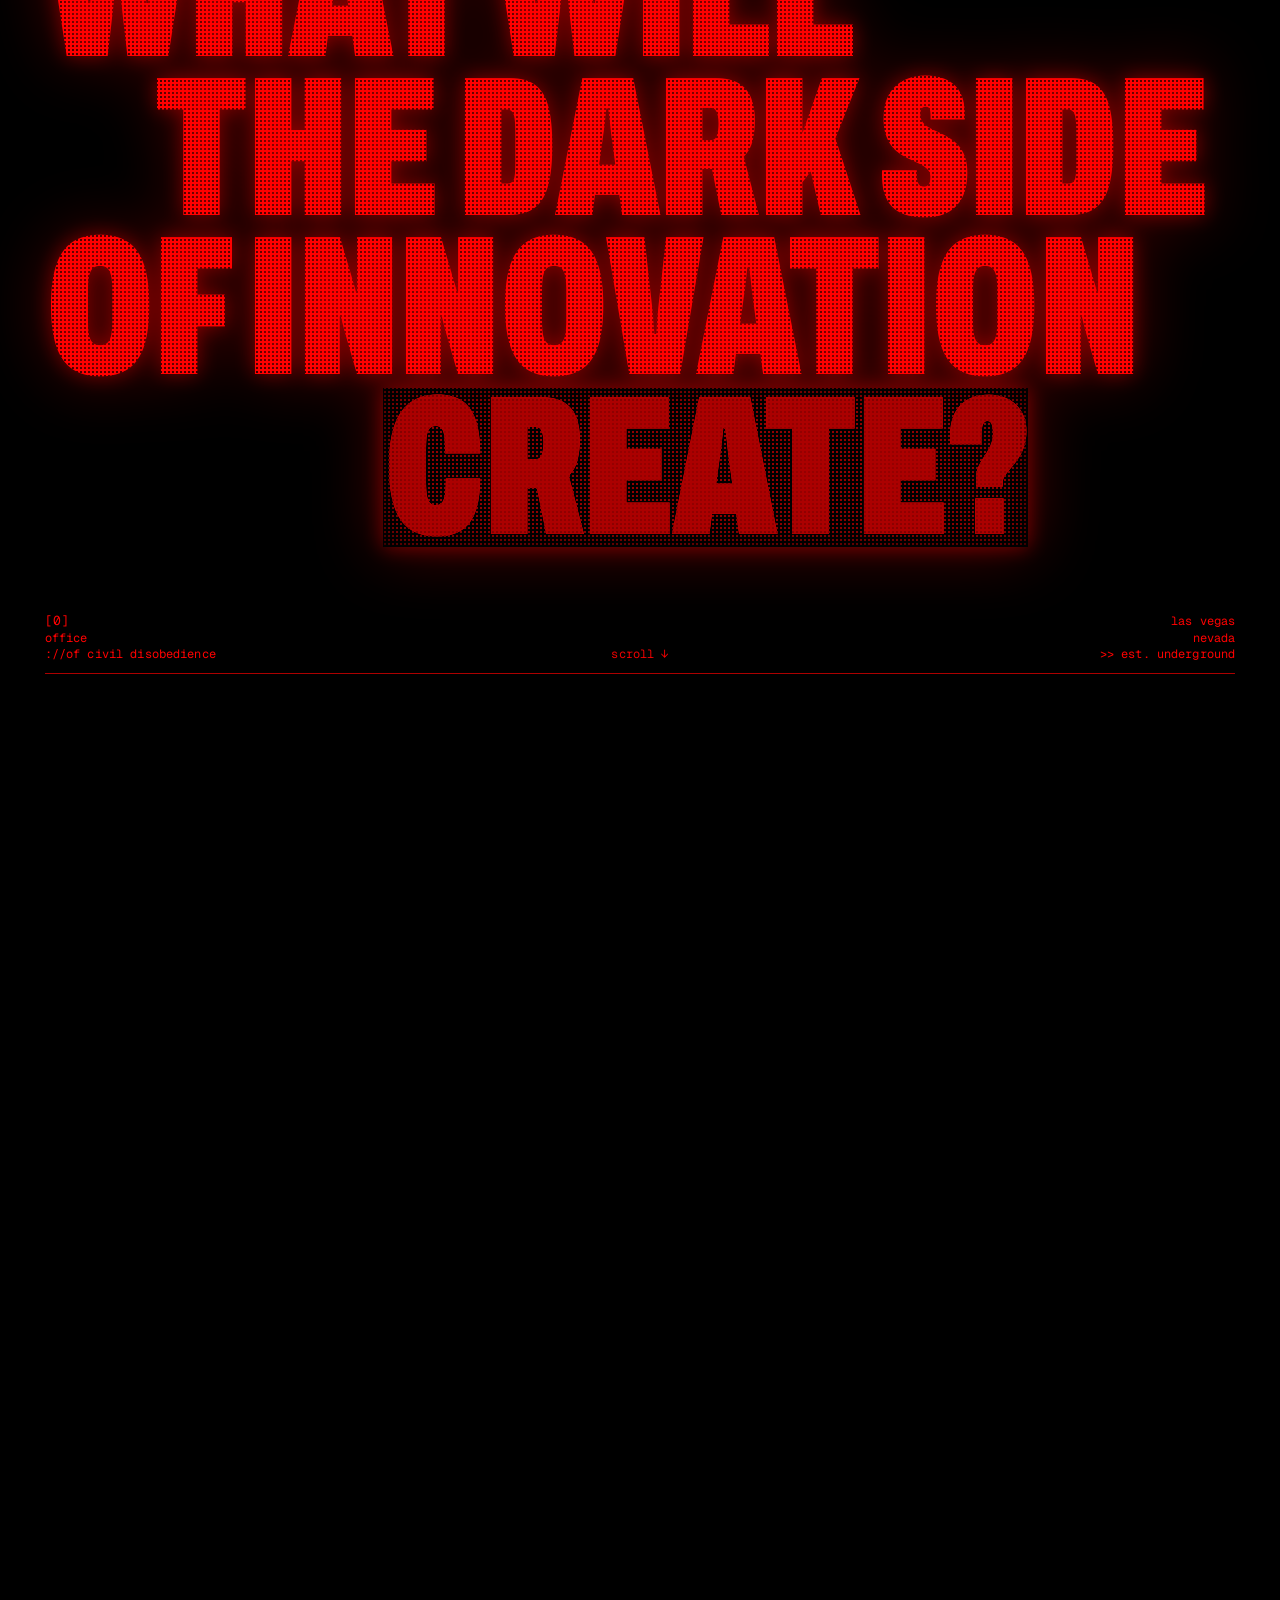
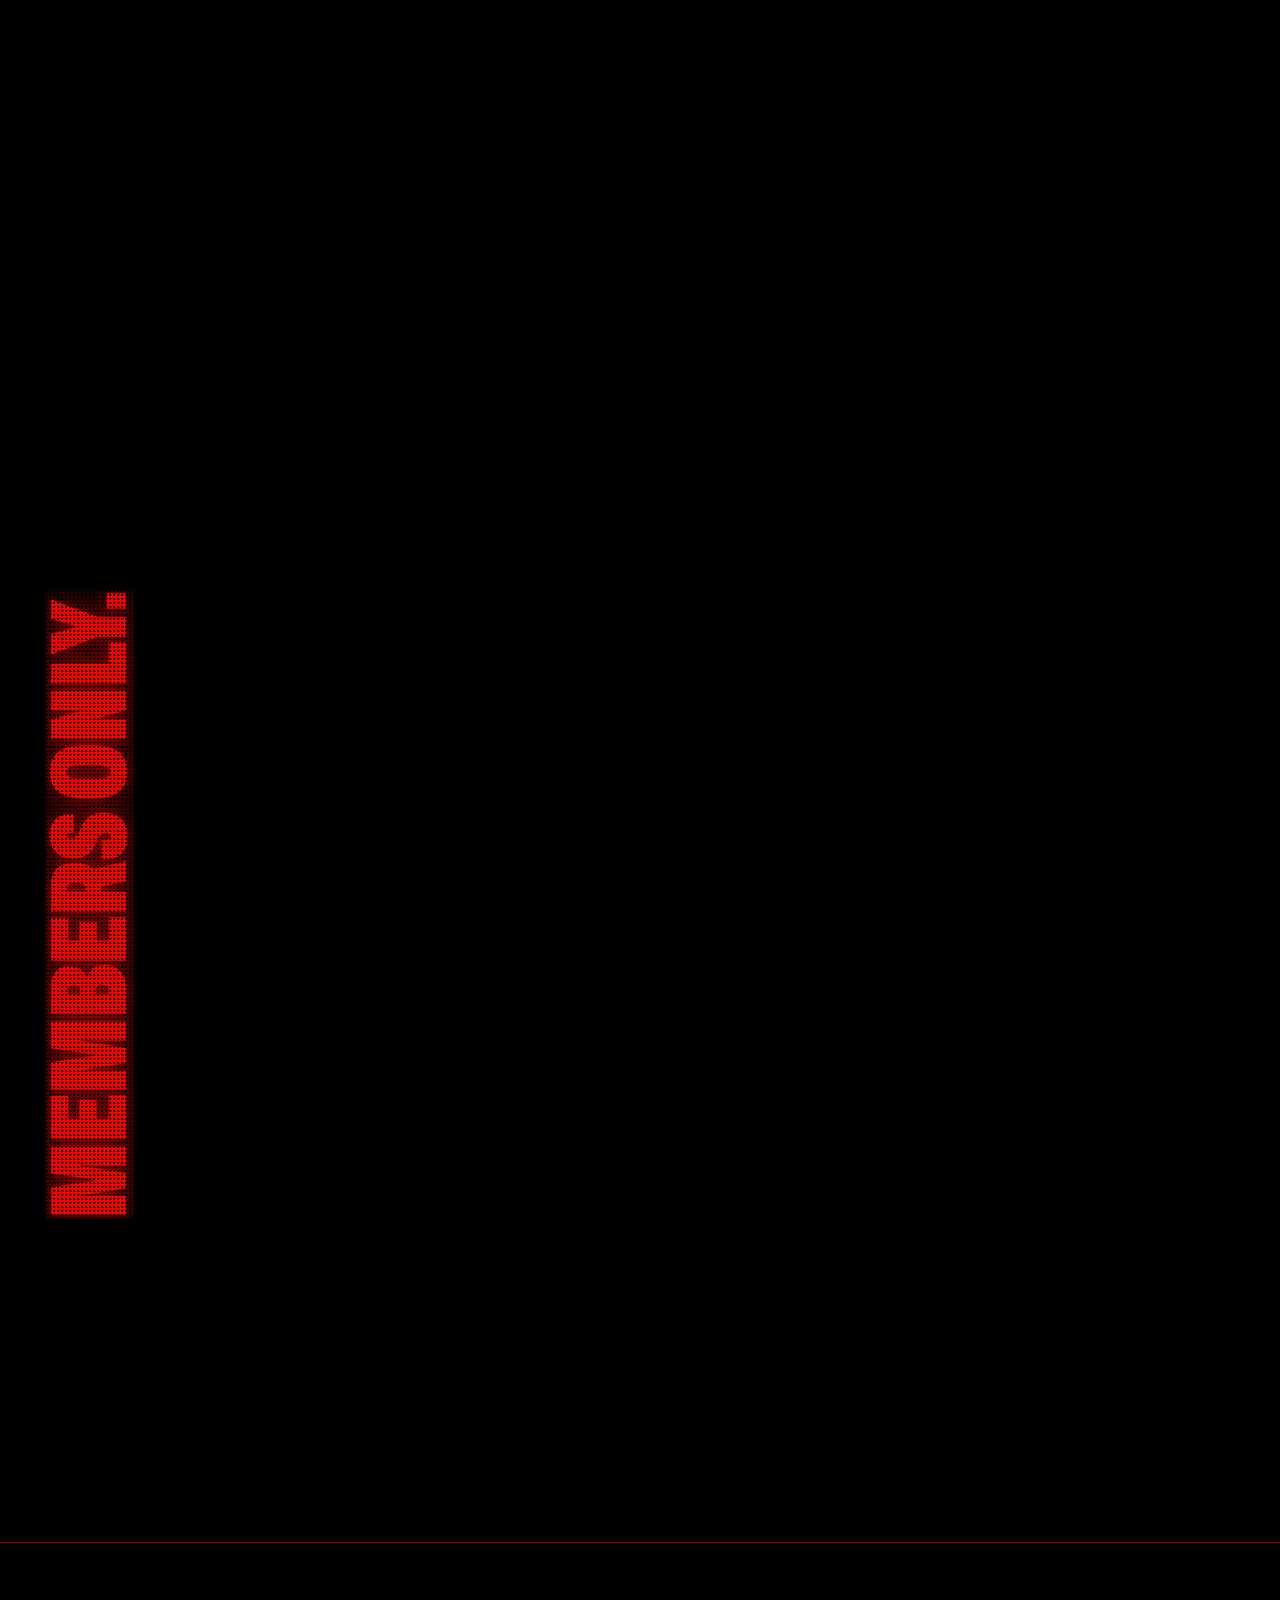
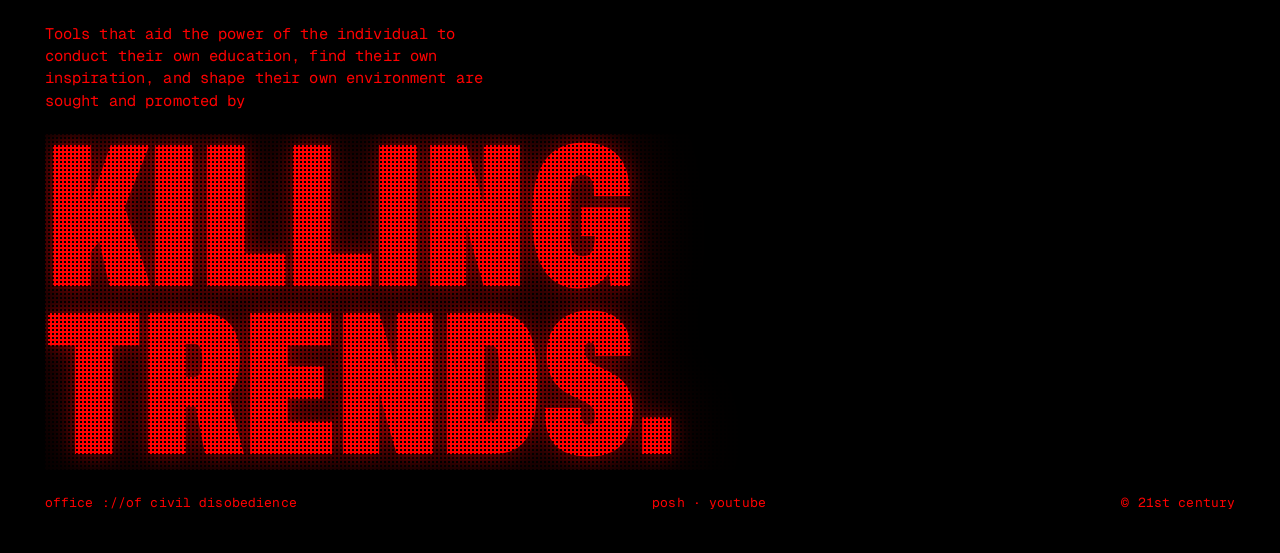
==== commit 1d94071c: "Home: Posh checkout box sits above the get tickets button Co-Authored-By: Claude Fable 5.1 <noreply@" ====
--- a/index.html
+++ b/index.html
@@ -139,7 +139,7 @@
   .tx .actions { margin-top: 26px; display: flex; gap: 12px; flex-wrap: wrap; }
   .tx .btn.buy { font-size: clamp(14px, 1.15vw, 17px); padding: 15px 26px; background: var(--red); color: #000; font-weight: 700; }
   .tx .btn.buy:hover { background: #000; color: var(--red); }
-  .tx .posh-embed { margin-top: 30px; padding: 8px; }
+  .tx .posh-embed { margin-top: 22px; padding: 8px; }
   .tx .posh-embed iframe { width: 100%; border: 0; height: 340px; display: block; }
   @media (max-width: 860px) { .tx { grid-template-columns: 1fr; gap: 30px; } }
   .type .ch { visibility: hidden; }
@@ -206,6 +206,7 @@
     <div class="">
       <span class="num">[0] project ://transmission</span>
       <h3 class="led glow" id="tx-name"><span style="display:block">Afterdark</span><span style="display:block">in the Art Park</span><span style="display:block">Lee Reynolds</span></h3>
+      <div class="posh-embed frame" id="tx-embed" hidden></div>
       <div class="actions">
         <a class="btn buy" id="tx-buy" href="https://posh.vip/e/after-dark-in-the-art-park-with-lee-reynolds" target="_blank" rel="noopener">get tickets &gt;&gt;</a>
       </div>
@@ -214,7 +215,6 @@
         <div><span class="label">where</span><span id="tx-where">secret downtown las vegas art park &mdash; location revealed day of show</span></div>
       </div>
       <p class="desc" id="tx-desc">Limited Capacity</p>
-      <div class="posh-embed frame" id="tx-embed" hidden></div>
     </div>
   </div>
 </section>
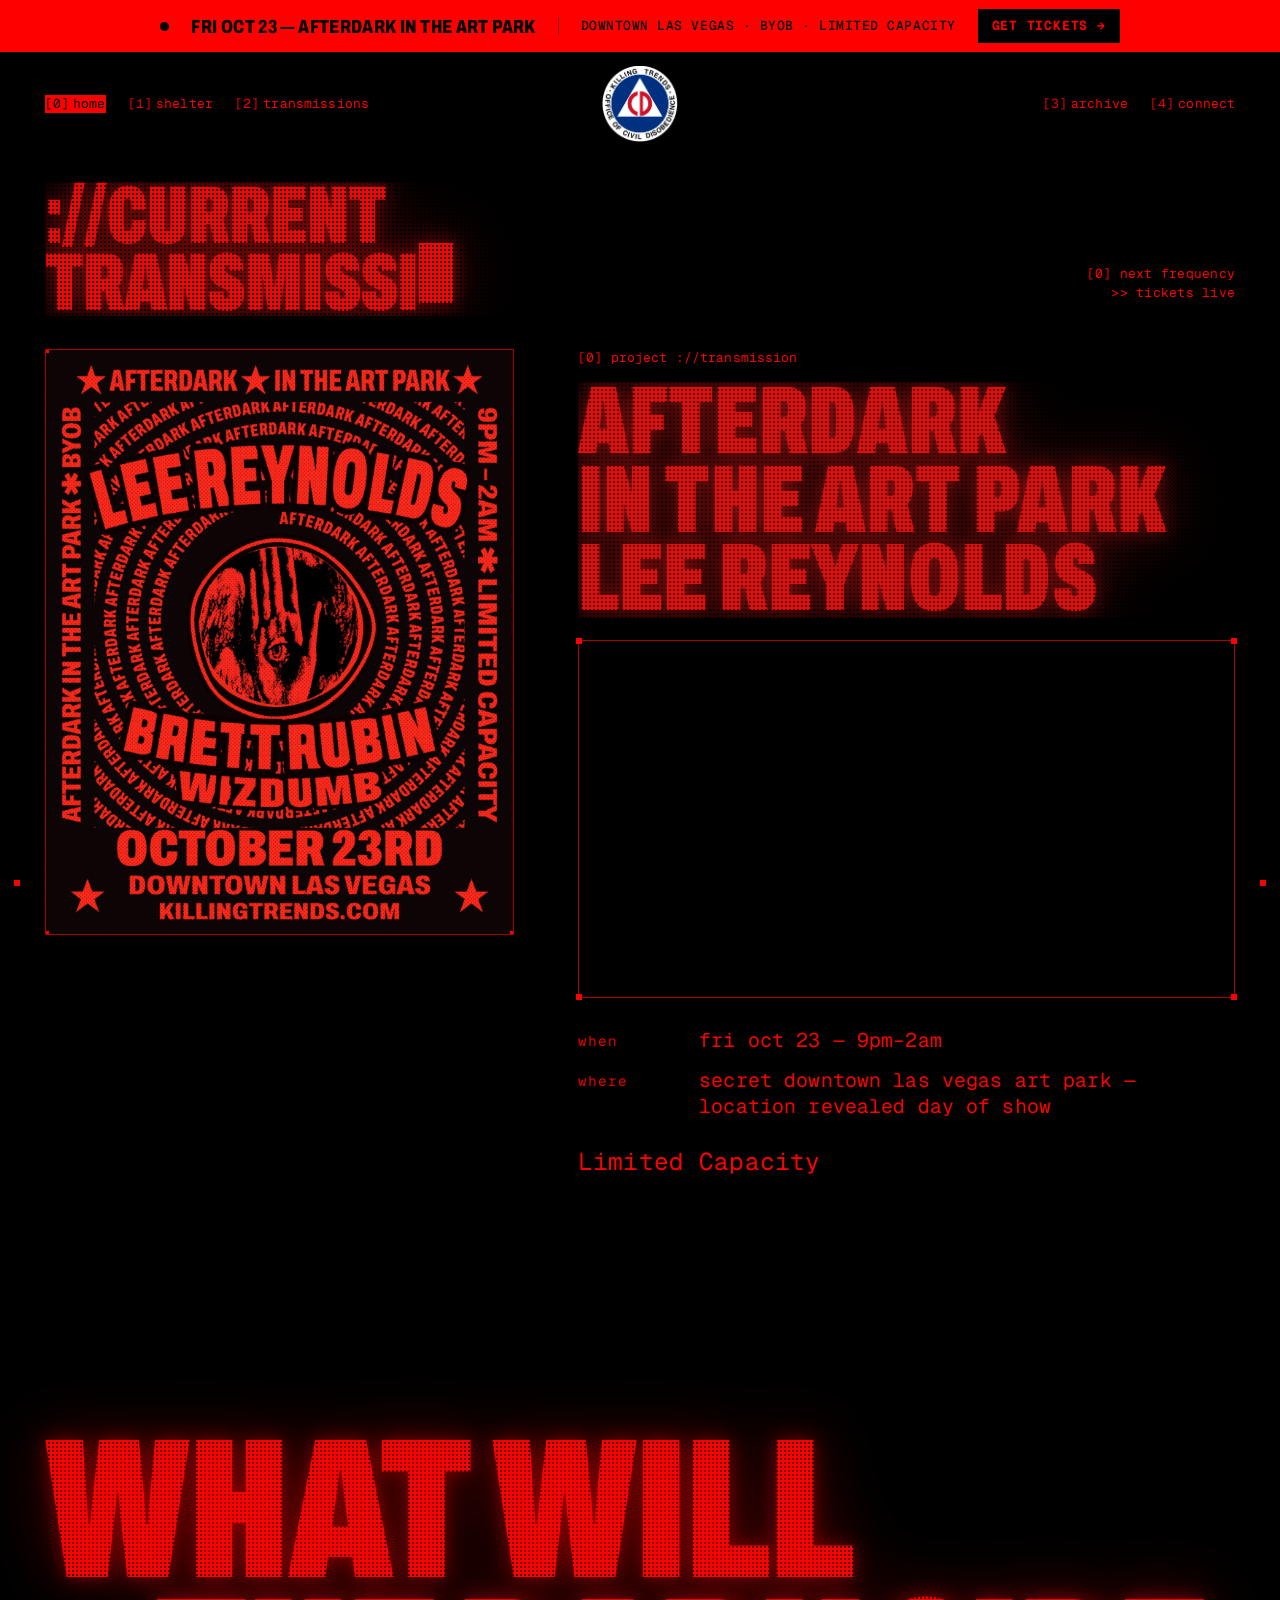
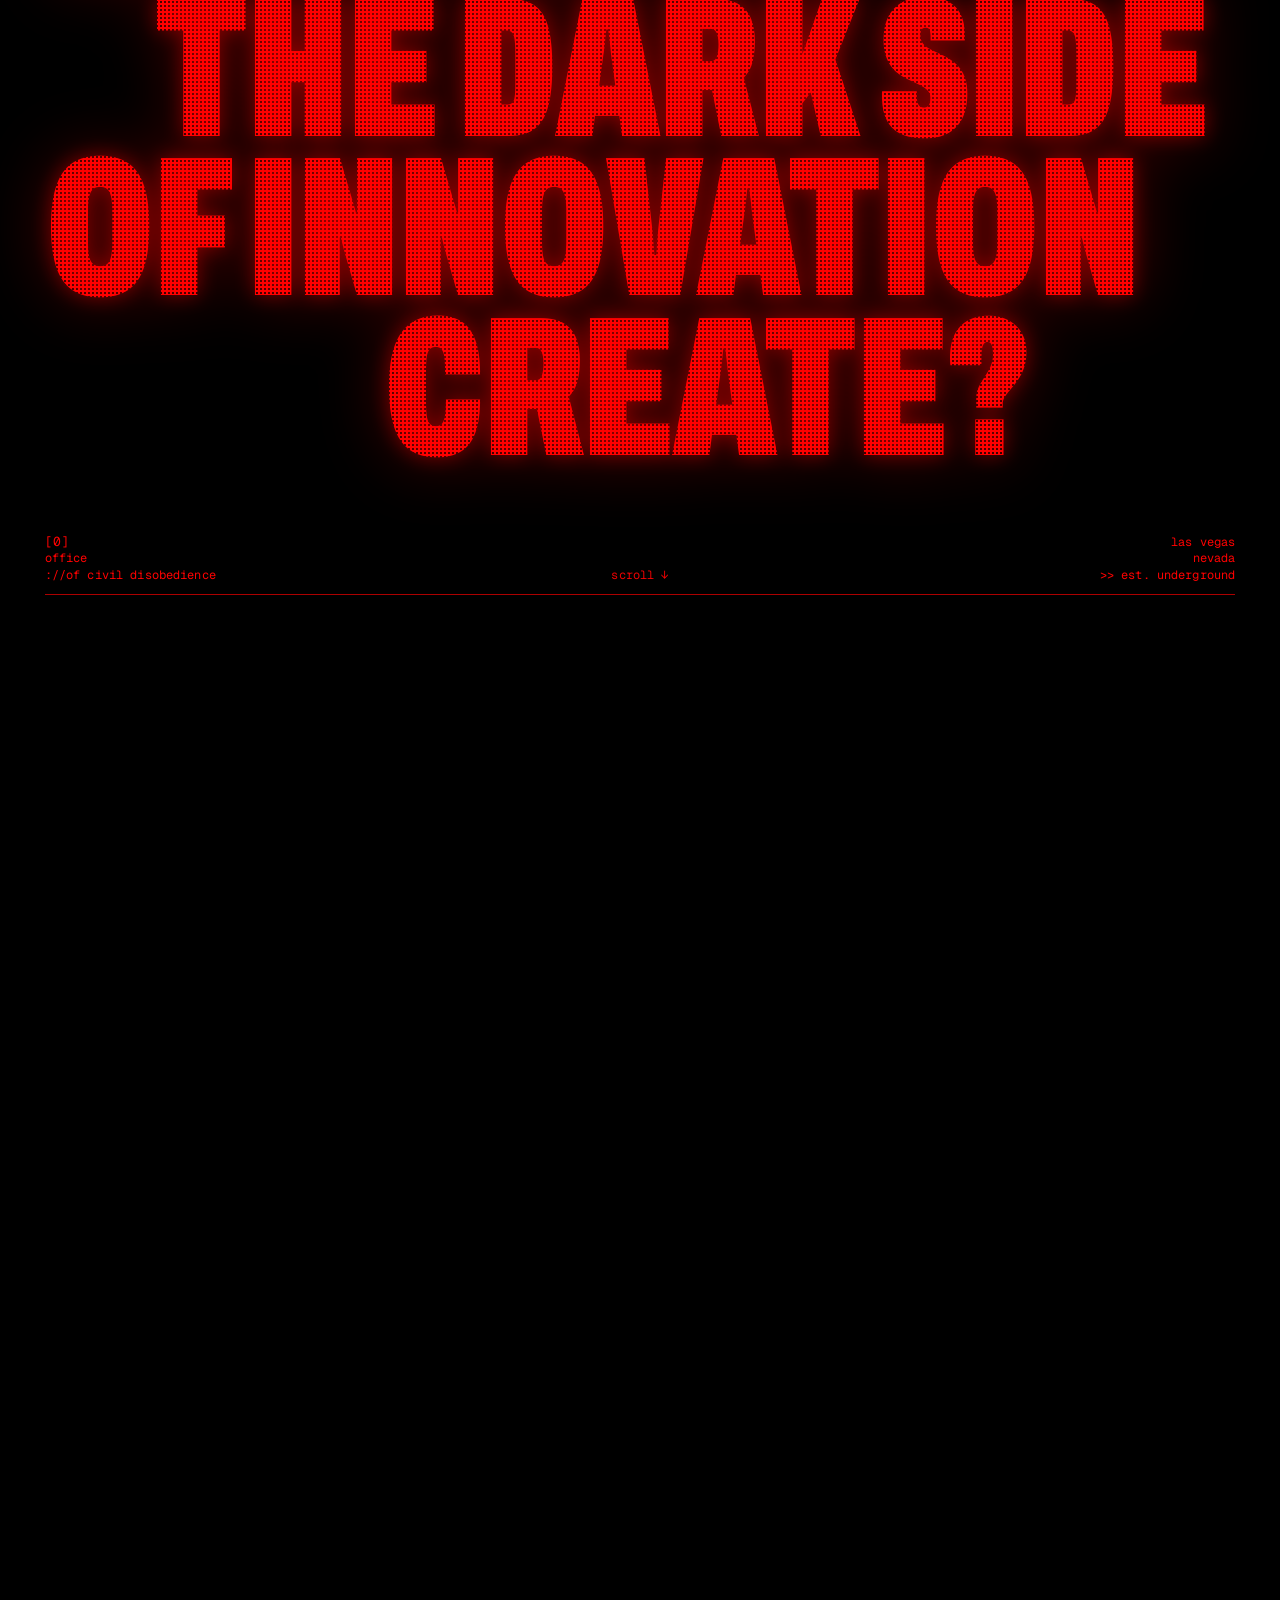
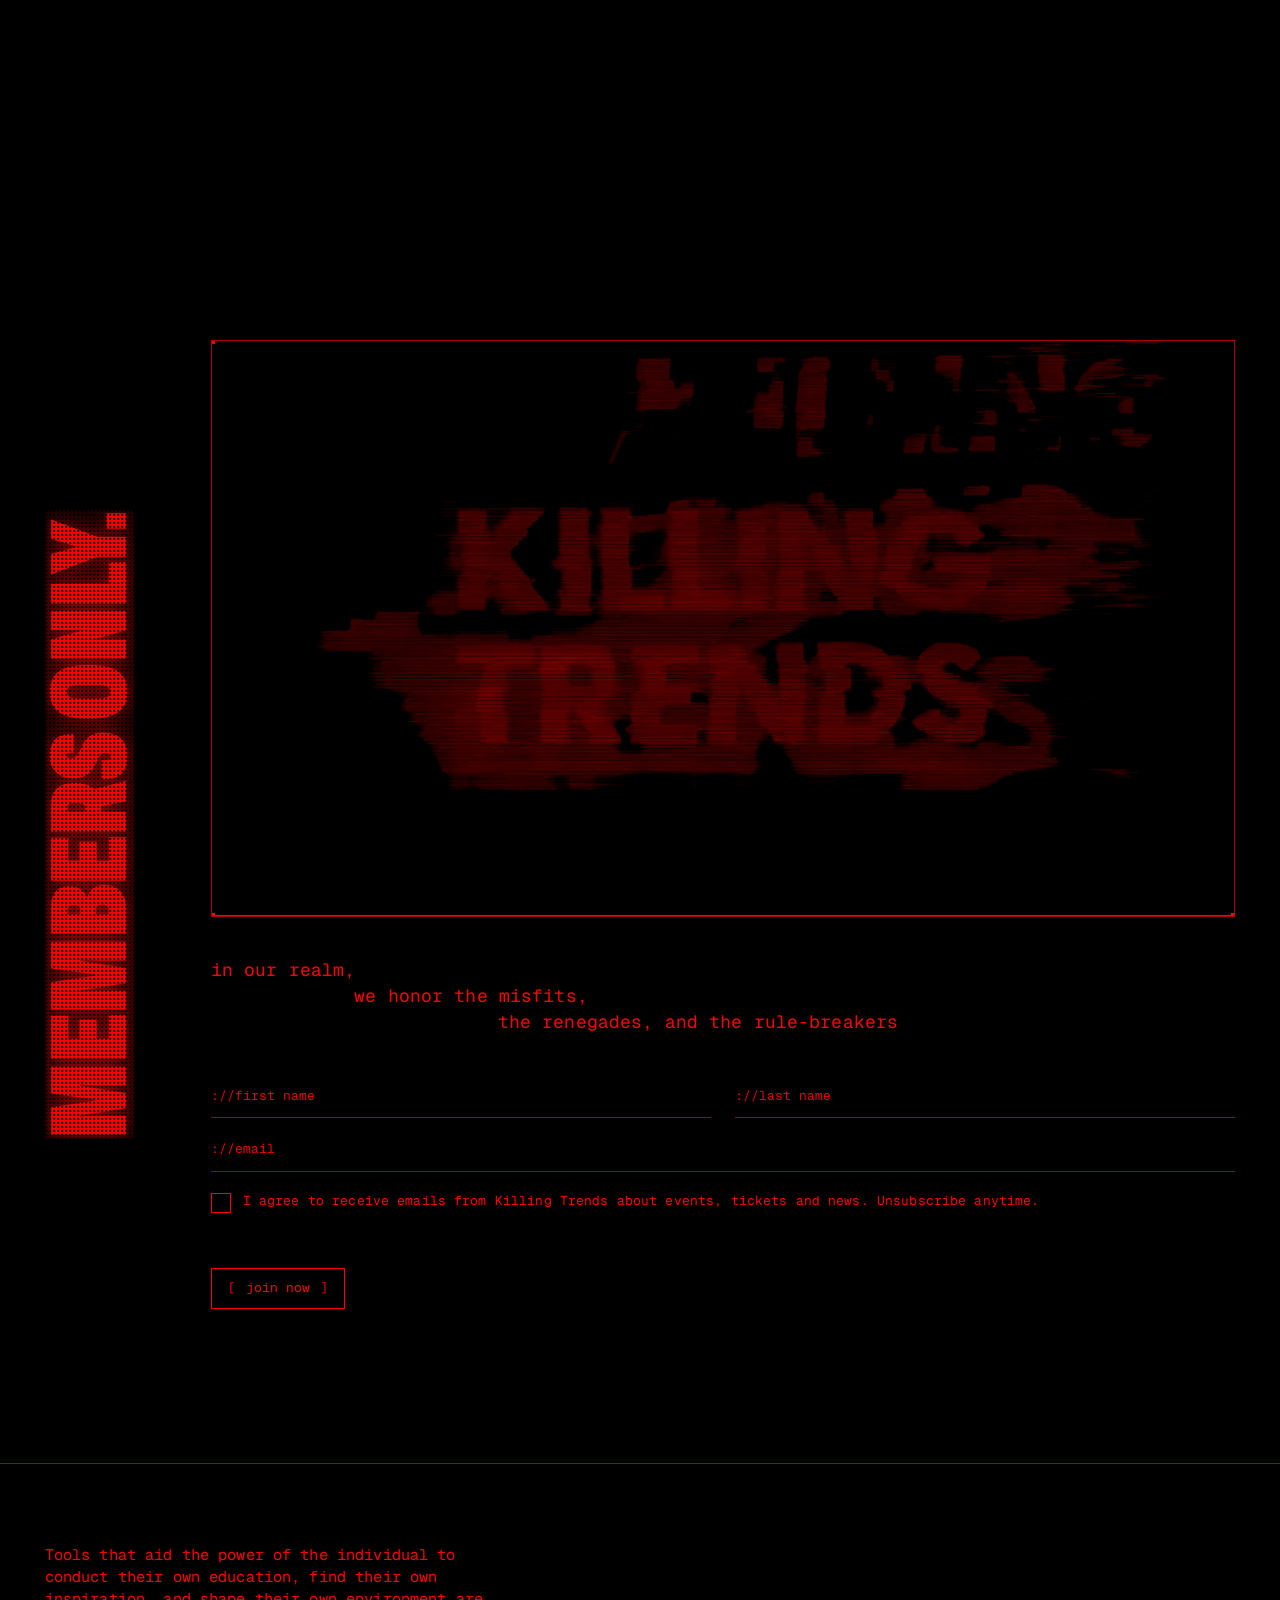
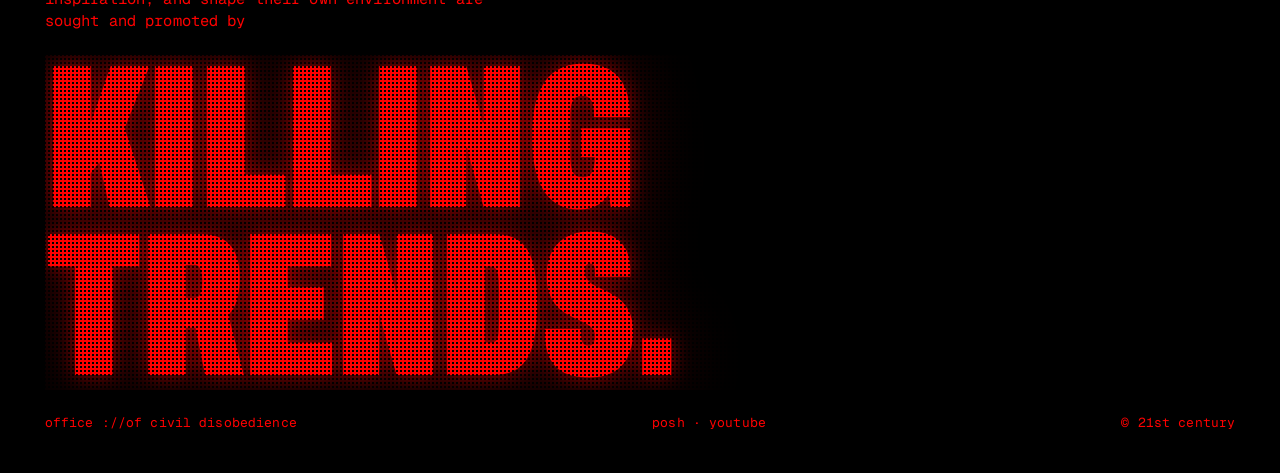
==== commit 5588eed6: "Home: drop the get tickets button when the Posh checkout box is showing The button stays as the fall" ====
--- a/index.html
+++ b/index.html
@@ -137,6 +137,7 @@
   .tx .meta .label { margin: 0; color: var(--red-soft); font-size: .72em; letter-spacing: .06em; padding-top: .3em; }
   .tx .desc { margin-top: 26px; font-size: clamp(19px, 1.9vw, 30px); line-height: 1.3; max-width: 34ch; }
   .tx .actions { margin-top: 26px; display: flex; gap: 12px; flex-wrap: wrap; }
+  .tx .actions[hidden] { display: none; }
   .tx .btn.buy { font-size: clamp(14px, 1.15vw, 17px); padding: 15px 26px; background: var(--red); color: #000; font-weight: 700; }
   .tx .btn.buy:hover { background: #000; color: var(--red); }
   .tx .posh-embed { margin-top: 22px; padding: 8px; }
@@ -207,7 +208,7 @@
       <span class="num">[0] project ://transmission</span>
       <h3 class="led glow" id="tx-name"><span style="display:block">Afterdark</span><span style="display:block">in the Art Park</span><span style="display:block">Lee Reynolds</span></h3>
       <div class="posh-embed frame" id="tx-embed" hidden></div>
-      <div class="actions">
+      <div class="actions" hidden>
         <a class="btn buy" id="tx-buy" href="https://posh.vip/e/after-dark-in-the-art-park-with-lee-reynolds" target="_blank" rel="noopener">get tickets &gt;&gt;</a>
       </div>
       <div class="meta">
@@ -303,10 +304,12 @@
   if (ev.soldOut) { buy.textContent = 'sold out'; buy.classList.add('soldout'); }
   // inline Posh checkout (same as /tickets/) when the event has embed: true
   var emb = document.getElementById('tx-embed');
+  buy.parentNode.hidden = false;
   if (emb && ev.embed && !ev.soldOut && ev.poshSlug) {
     var fr = document.createElement('iframe');
     fr.src = 'https://posh.vip/embed/checkout/' + ev.poshSlug; fr.title = ev.title + ' tickets'; fr.loading = 'lazy';
     emb.appendChild(fr); emb.hidden = false;
+    buy.parentNode.hidden = true; // the checkout box replaces the button
   }
 })();
 </script>
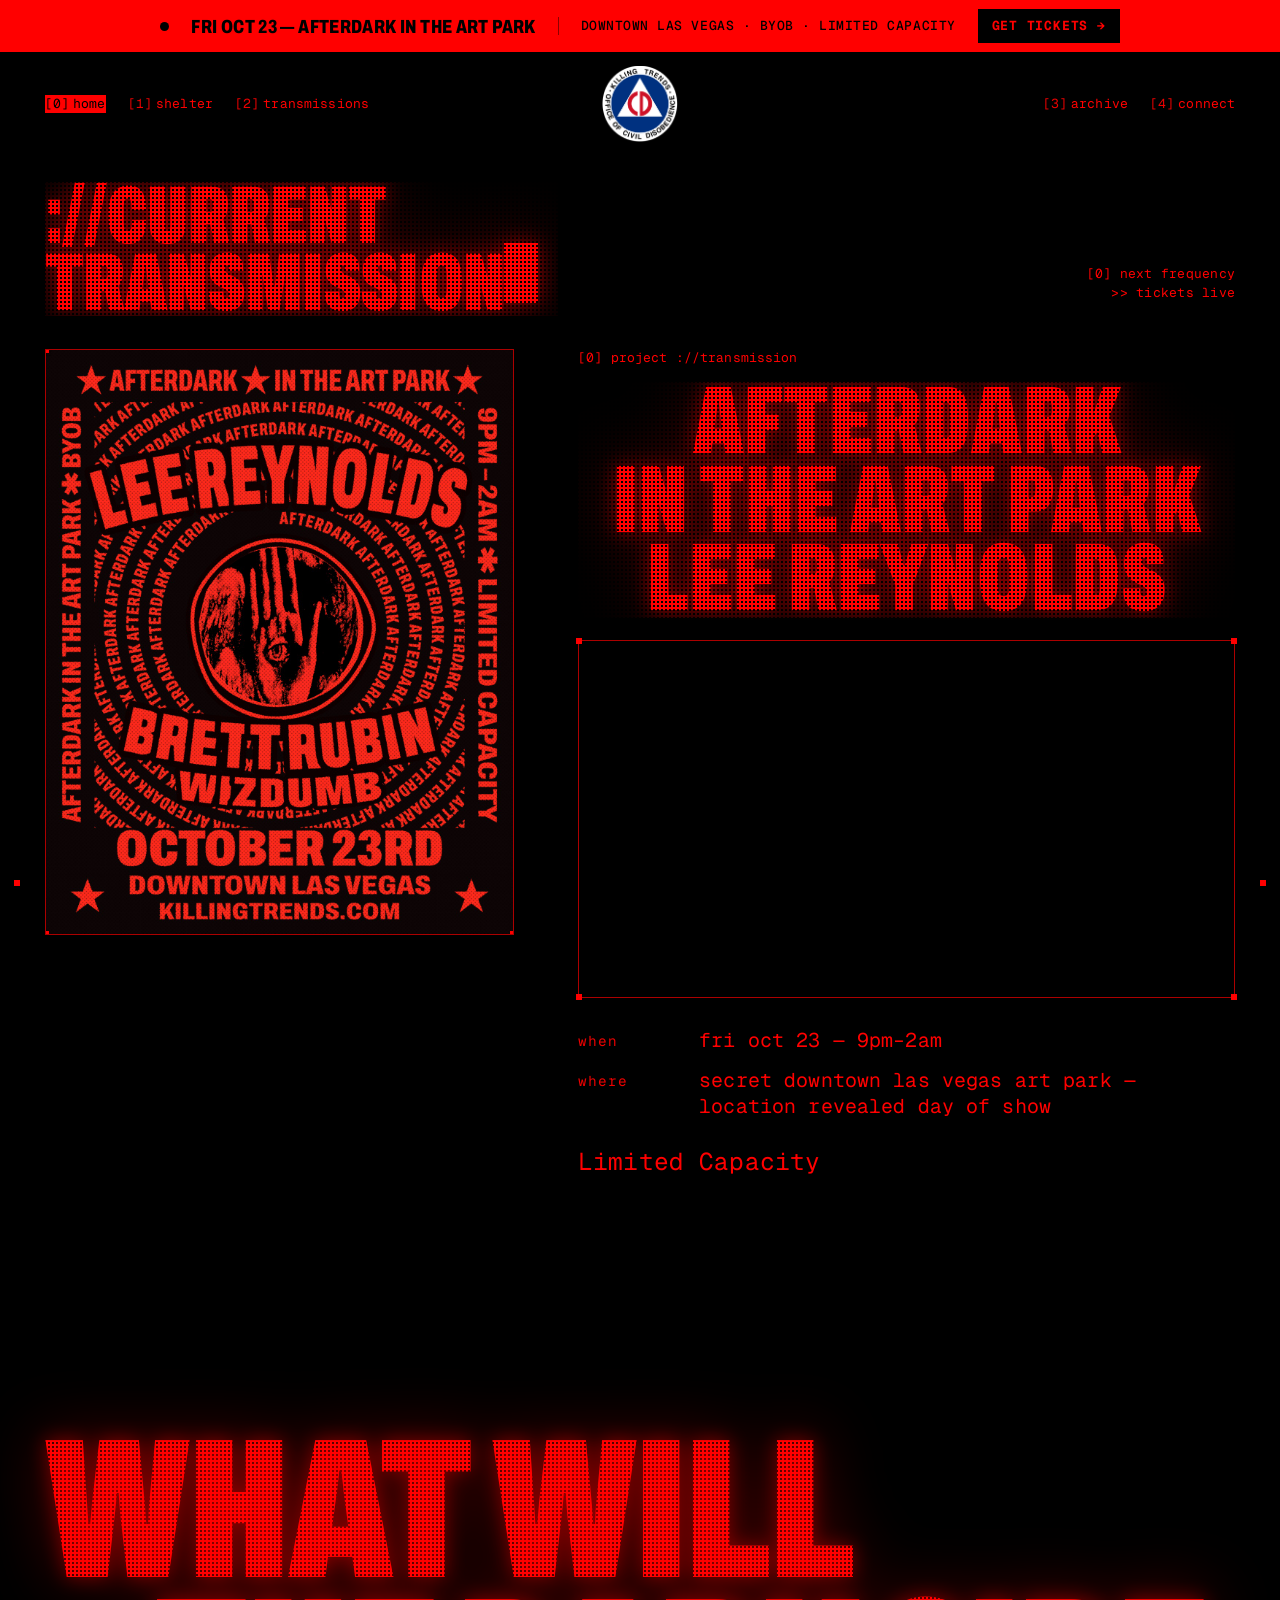
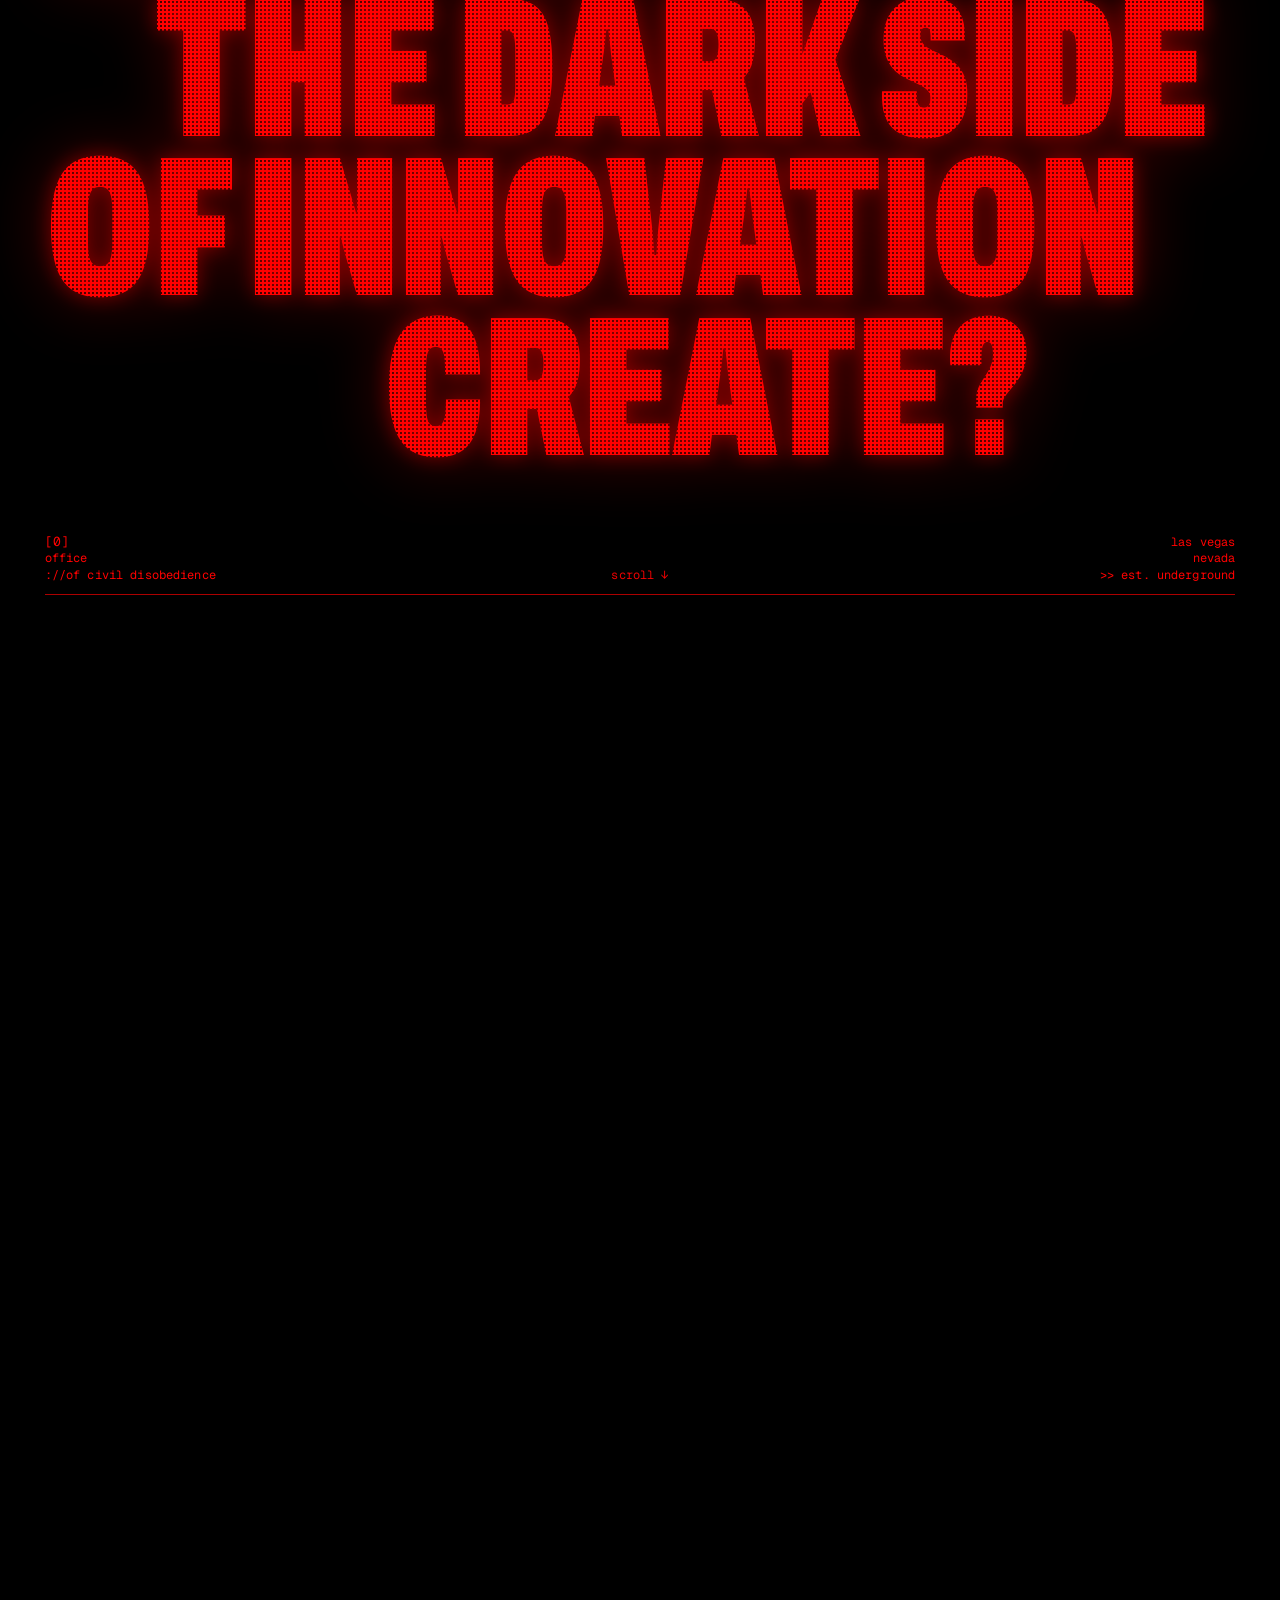
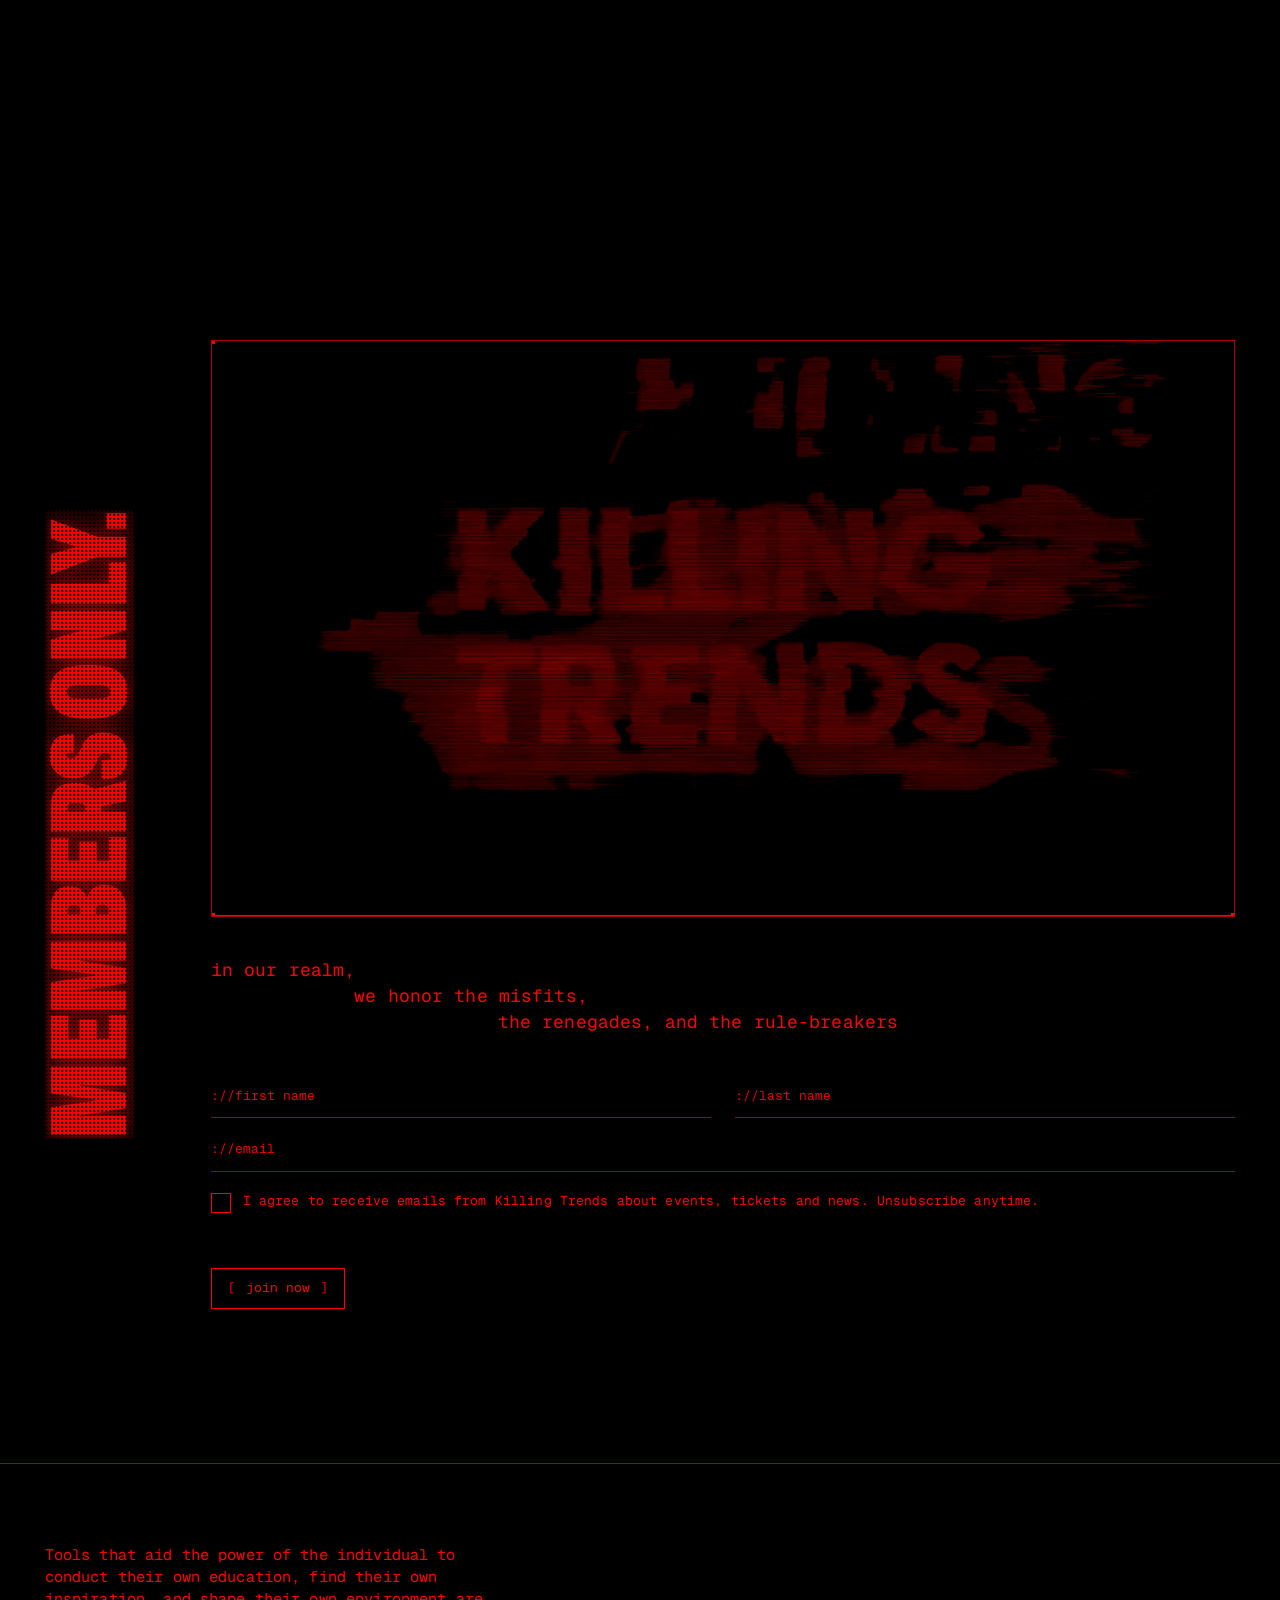
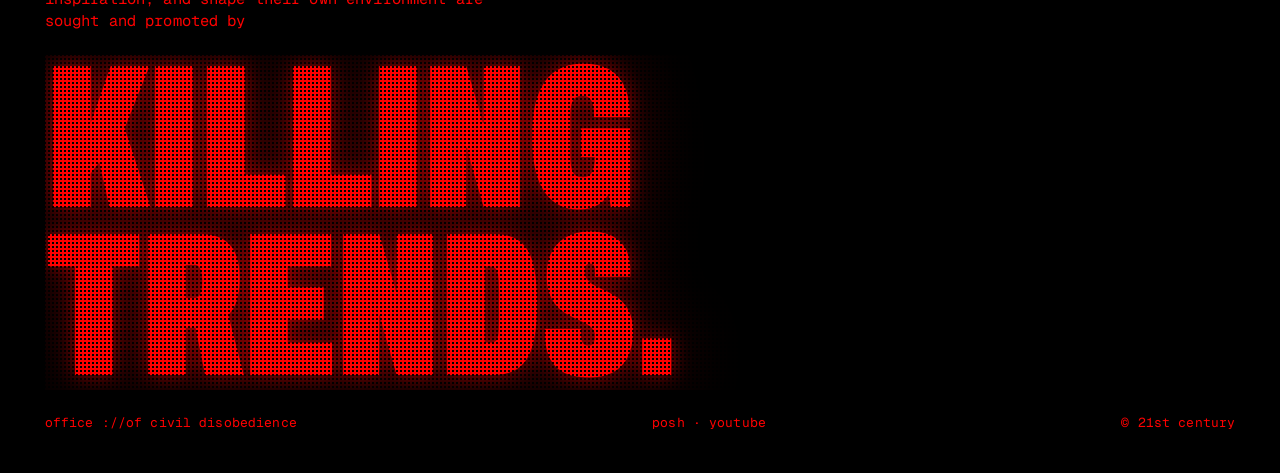
==== commit aa78b297: "Home: center the event headline and give its lines the hero's slice glitch Glitch styles move to a s" ====
--- a/index.html
+++ b/index.html
@@ -79,17 +79,17 @@
   /* the reel has wide black margins baked in: crop into the action */
   .hero .vid video { transform: scale(1.45); }
 
-  /* ---------- Hero glitch: brief slice + jitter bursts on one line at a time ---------- */
-  .hero .stack .mega { position: relative; }
-  .hero .stack .mega::before, .hero .stack .mega::after {
+  /* ---------- Glitch (.gl): brief slice + jitter bursts on one line at a time — hero lines + event headline ---------- */
+  .gl { position: relative; }
+  .gl::before, .gl::after {
     content: attr(data-text); position: absolute; inset: 0; padding-left: inherit;
     pointer-events: none; opacity: 0;
   }
-  .hero .stack .mega::before { color: var(--red); background: #000; background-clip: content-box; }
-  .hero .stack .mega::after  { color: var(--red-dim); }
-  .hero .stack .mega.glitch { animation: g-base .5s steps(5) 1; }
-  .hero .stack .mega.glitch::before { opacity: 1; animation: g-a .5s steps(5) 1; }
-  .hero .stack .mega.glitch::after  { opacity: 1; animation: g-b .5s steps(5) 1; }
+  .gl::before { color: var(--red); background: #000; background-clip: content-box; }
+  .gl::after  { color: var(--red-dim); }
+  .gl.glitch { animation: g-base .5s steps(5) 1; }
+  .gl.glitch::before { opacity: 1; animation: g-a .5s steps(5) 1; }
+  .gl.glitch::after  { opacity: 1; animation: g-b .5s steps(5) 1; }
   @keyframes g-base {
     0%   { transform: none; }
     20%  { transform: translateX(-.04em) skewX(-4deg); }
@@ -115,8 +115,8 @@
     100% { clip-path: inset(30% 0 56% 0); transform: translateX(-.07em); }
   }
   @media (prefers-reduced-motion: reduce) {
-    .hero .stack .mega.glitch, .hero .stack .mega.glitch::before, .hero .stack .mega.glitch::after { animation: none; opacity: 0; }
-    .hero .stack .mega.glitch { opacity: 1; }
+    .gl.glitch, .gl.glitch::before, .gl.glitch::after { animation: none; opacity: 0; }
+    .gl.glitch { opacity: 1; }
   }
 
   /* ---------- Transmissions (next event) ---------- */
@@ -132,6 +132,8 @@
   .tx .flyer img { width: 100%; height: auto; }
   .tx .num { display: block; font-size: 13px; margin-bottom: 14px; }
   .tx h3 { font-family: var(--head); font-stretch: 62%; font-weight: 900; text-transform: uppercase; line-height: .82; margin: 0; font-size: clamp(54px, 7.5vw, 130px); }
+  .tx h3 { text-align: center; }
+  .tx h3 span { display: block; }
   .tx .meta { margin-top: 30px; display: grid; gap: 14px; font-size: clamp(17px, 1.55vw, 24px); line-height: 1.3; text-transform: lowercase; }
   .tx .meta > div { display: grid; grid-template-columns: 5.5em 1fr; gap: 12px; }
   .tx .meta .label { margin: 0; color: var(--red-soft); font-size: .72em; letter-spacing: .06em; padding-top: .3em; }
@@ -206,7 +208,7 @@
     <a class="flyer frame duo true-color" id="tx-flyer" href="tickets/"><img id="tx-img" src="assets/event-afterdark-red.jpg" alt="Afterdark in the Art Park flyer" loading="lazy"></a>
     <div class="">
       <span class="num">[0] project ://transmission</span>
-      <h3 class="led glow" id="tx-name"><span style="display:block">Afterdark</span><span style="display:block">in the Art Park</span><span style="display:block">Lee Reynolds</span></h3>
+      <h3 class="led glow" id="tx-name"><span class="gl" data-text="Afterdark">Afterdark</span><span class="gl" data-text="in the Art Park">in the Art Park</span><span class="gl" data-text="Lee Reynolds">Lee Reynolds</span></h3>
       <div class="posh-embed frame" id="tx-embed" hidden></div>
       <div class="actions" hidden>
         <a class="btn buy" id="tx-buy" href="https://posh.vip/e/after-dark-in-the-art-park-with-lee-reynolds" target="_blank" rel="noopener">get tickets &gt;&gt;</a>
@@ -223,10 +225,10 @@
 <section class="hero" id="hero" aria-labelledby="hero-title">
   <div class="pin">
     <h1 id="hero-title" class="stack glow">
-      <span class="mega led l1" data-text="What will">What will</span>
-      <span class="mega led l2" data-text="the dark side">the dark side</span>
-      <span class="mega led l2b" data-text="of innovation">of innovation</span>
-      <span class="mega led l3" data-text="create?">create?</span>
+      <span class="mega led gl l1" data-text="What will">What will</span>
+      <span class="mega led gl l2" data-text="the dark side">the dark side</span>
+      <span class="mega led gl l2b" data-text="of innovation">of innovation</span>
+      <span class="mega led gl l3" data-text="create?">create?</span>
     </h1>
     <div class="vid frame">
       <div class="duo true-color"><video src="media/hero.mp4" poster="assets/hero-poster.jpg" autoplay muted loop playsinline webkit-playsinline preload="auto" aria-label="Killing Trends reel"></video></div>
@@ -291,7 +293,7 @@
   var nm = document.getElementById('tx-name');
   nm.textContent = '';
   (ev.headline || ev.title).split('|').forEach(function (line) {
-    var sp = document.createElement('span'); sp.style.display = 'block'; sp.textContent = line; nm.appendChild(sp);
+    var sp = document.createElement('span'); sp.className = 'gl'; sp.textContent = line; sp.setAttribute('data-text', line); nm.appendChild(sp);
   });
   set('tx-when', (ev.date || '').toLowerCase());
   set('tx-where', (ev.venue || '').toLowerCase());
@@ -354,24 +356,29 @@
 })();
 </script>
 <script>
-// Hero glitch: every 1–3 seconds one or two headline lines glitch hard for half a second
+// Glitch: every 1–3 seconds one or two lines of a group glitch hard for half a second.
+// Groups run on their own clocks: the hero stack, and the event headline.
 (function () {
   if (matchMedia('(prefers-reduced-motion: reduce)').matches) return;
-  var lines = document.querySelectorAll('.hero .stack .mega');
-  function hit(l) { l.classList.remove('glitch'); void l.offsetWidth; l.classList.add('glitch'); }
-  function burst() {
-    if (!document.hidden) {
-      var i = Math.floor(Math.random() * lines.length), l = lines[i];
-      hit(l);
-      // often a second line glitches with it
-      if (Math.random() < .45) { var j = (i + 1 + Math.floor(Math.random() * (lines.length - 1))) % lines.length; setTimeout(function () { hit(lines[j]); }, 90); }
-      // and frequently a quick re-hit
-      if (Math.random() < .55) setTimeout(function () { hit(l); }, 560);
+  function run(lines) {
+    if (!lines.length) return;
+    function hit(l) { l.classList.remove('glitch'); void l.offsetWidth; l.classList.add('glitch'); }
+    function burst() {
+      if (!document.hidden) {
+        var i = Math.floor(Math.random() * lines.length), l = lines[i];
+        hit(l);
+        // often a second line glitches with it
+        if (lines.length > 1 && Math.random() < .45) { var j = (i + 1 + Math.floor(Math.random() * (lines.length - 1))) % lines.length; setTimeout(function () { hit(lines[j]); }, 90); }
+        // and frequently a quick re-hit
+        if (Math.random() < .55) setTimeout(function () { hit(l); }, 560);
+      }
+      setTimeout(burst, 1100 + Math.random() * 2000);
     }
-    setTimeout(burst, 1100 + Math.random() * 2000);
-  }
-  lines.forEach(function (l) { l.addEventListener('animationend', function (e) { if (e.animationName === 'g-base') l.classList.remove('glitch'); }); });
-  setTimeout(burst, 700);
+    lines.forEach(function (l) { l.addEventListener('animationend', function (e) { if (e.animationName === 'g-base') l.classList.remove('glitch'); }); });
+    setTimeout(burst, 700 + Math.random() * 600);
+  }
+  run(Array.prototype.slice.call(document.querySelectorAll('.hero .stack .gl')));
+  run(Array.prototype.slice.call(document.querySelectorAll('#tx-name .gl')));
 })();
 </script>
 <script>
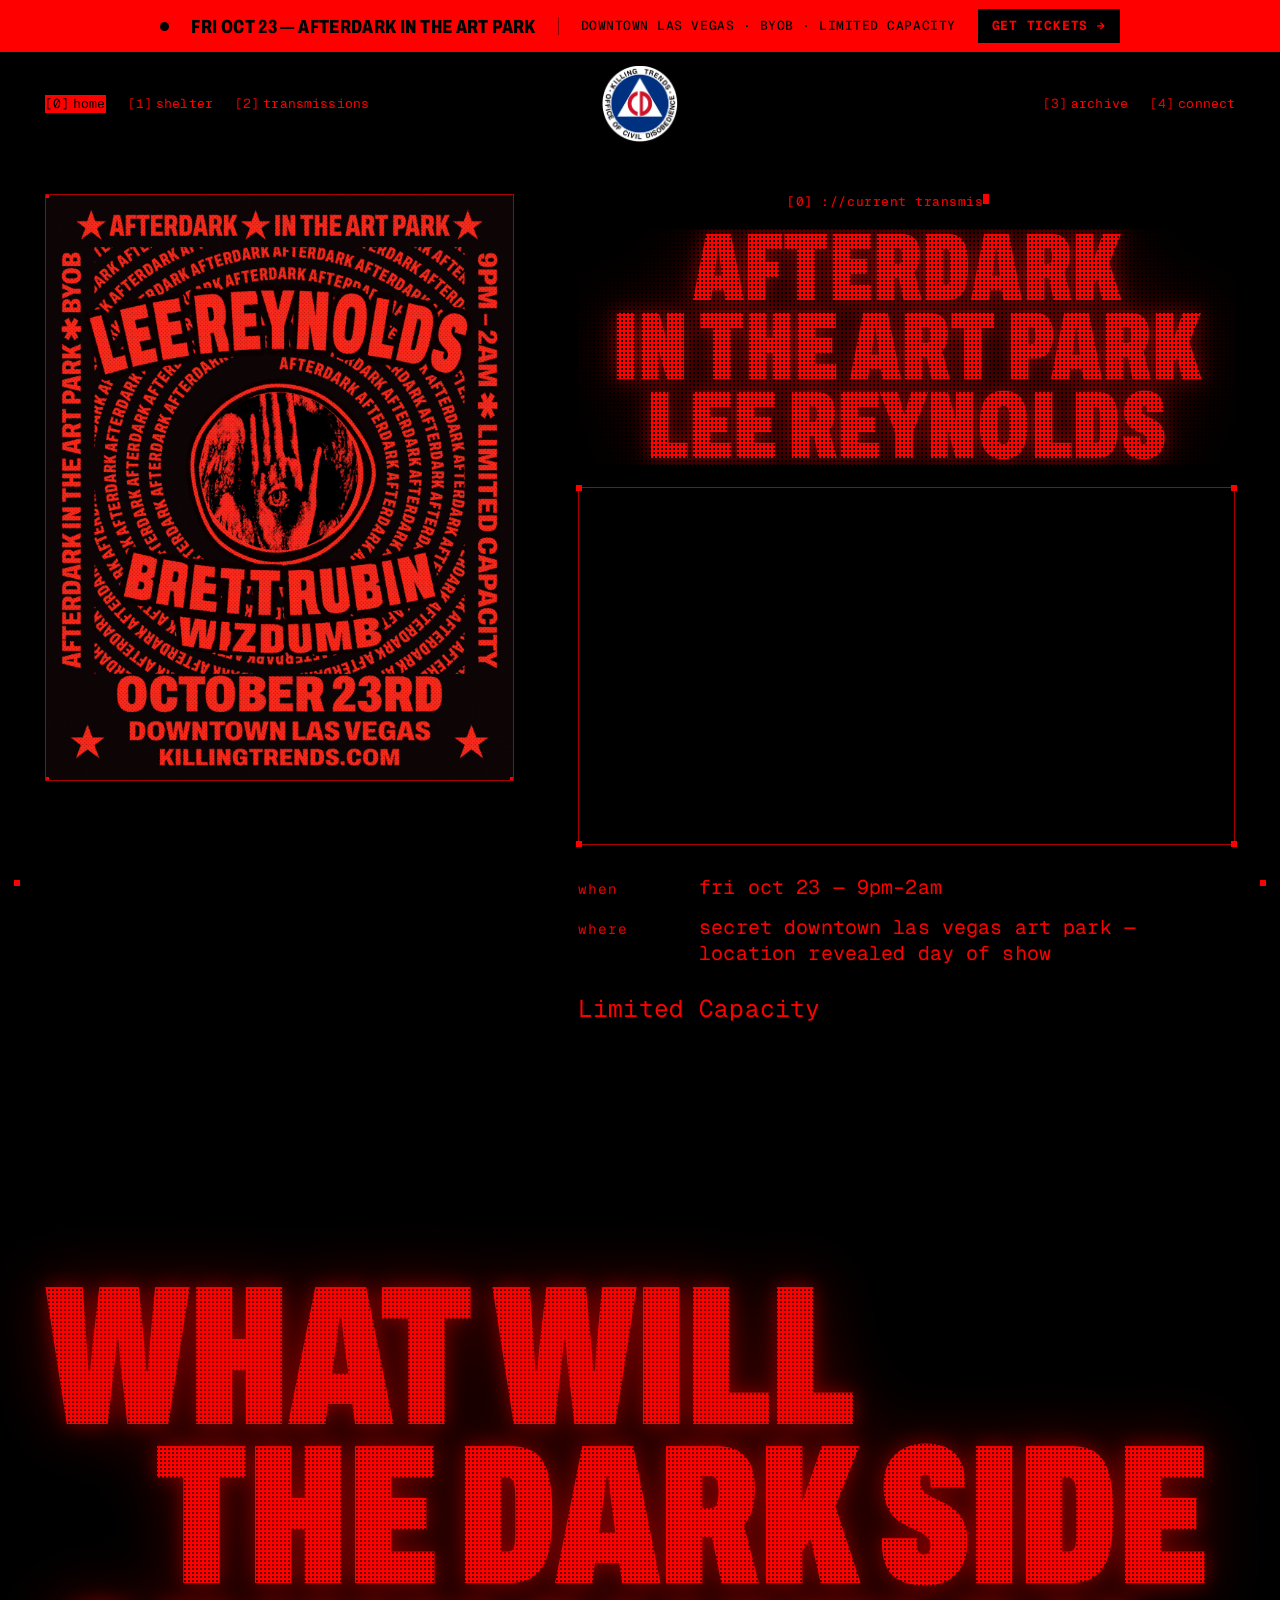
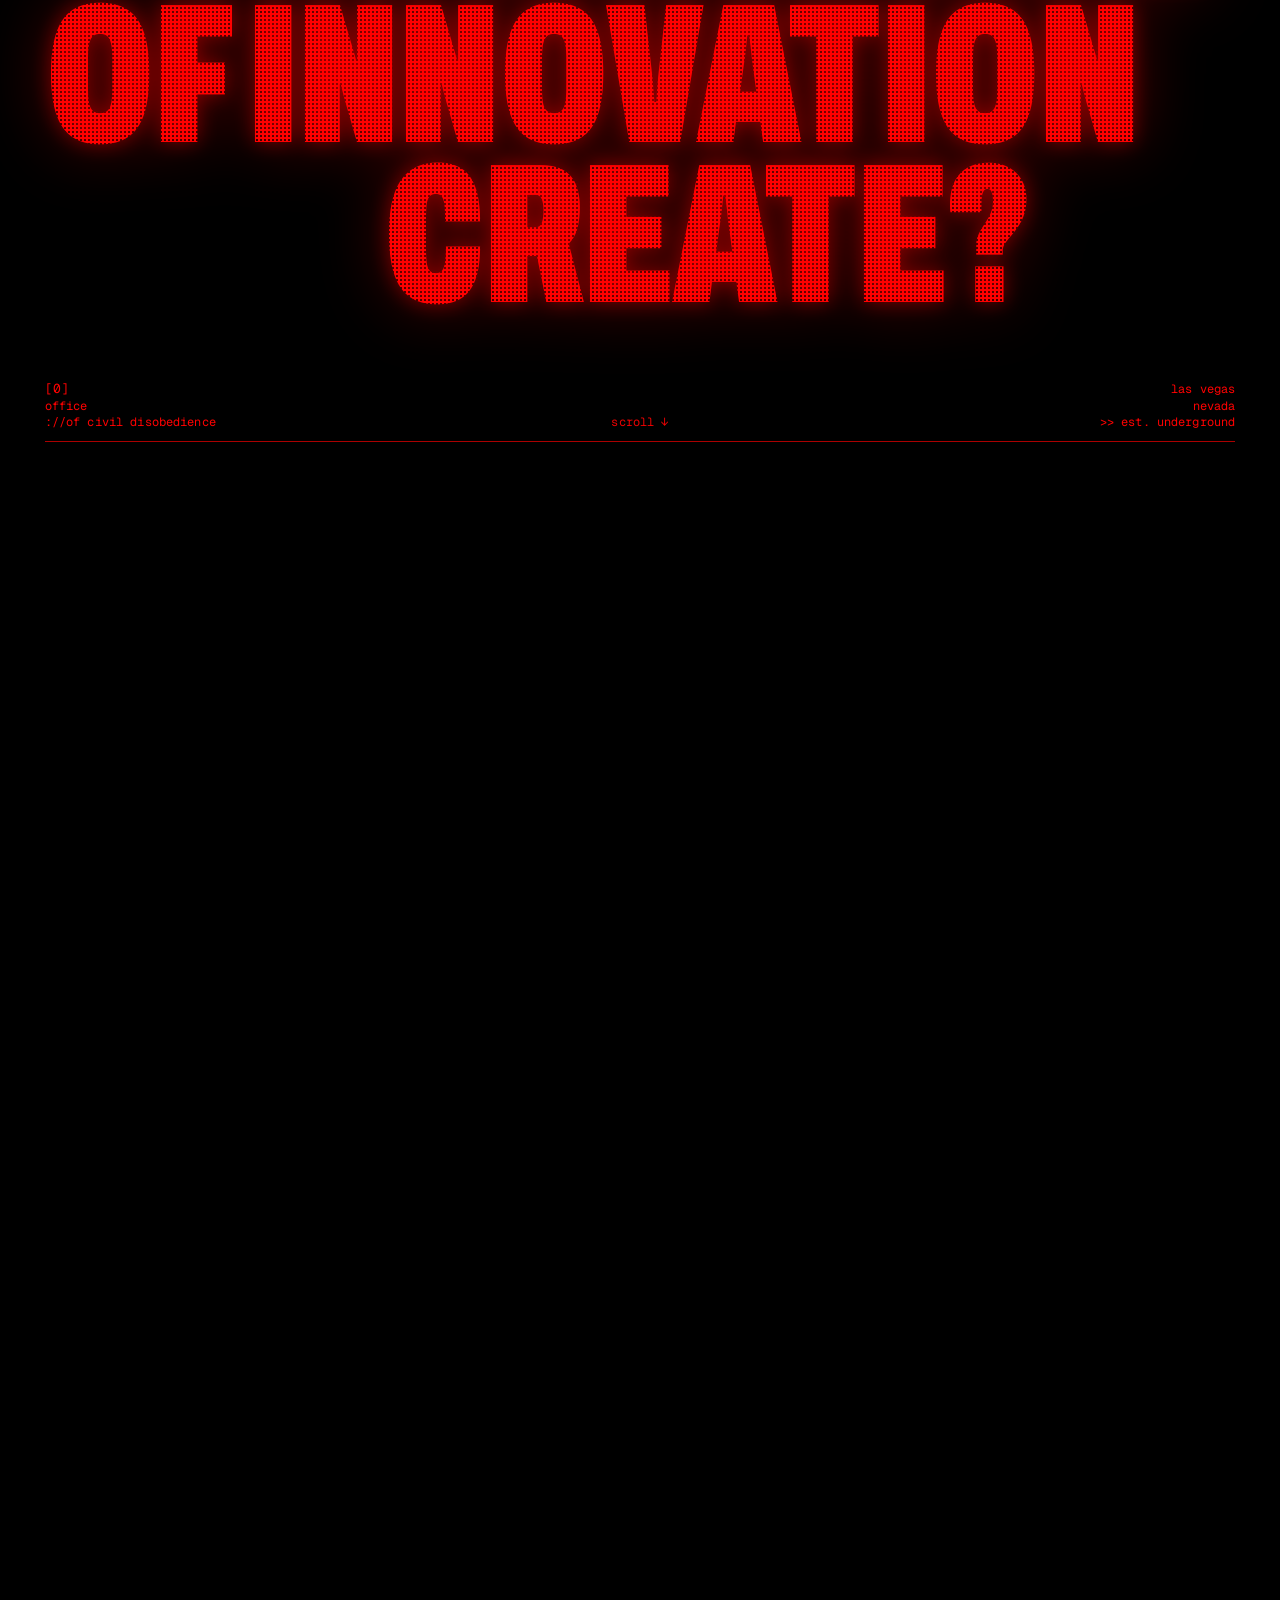
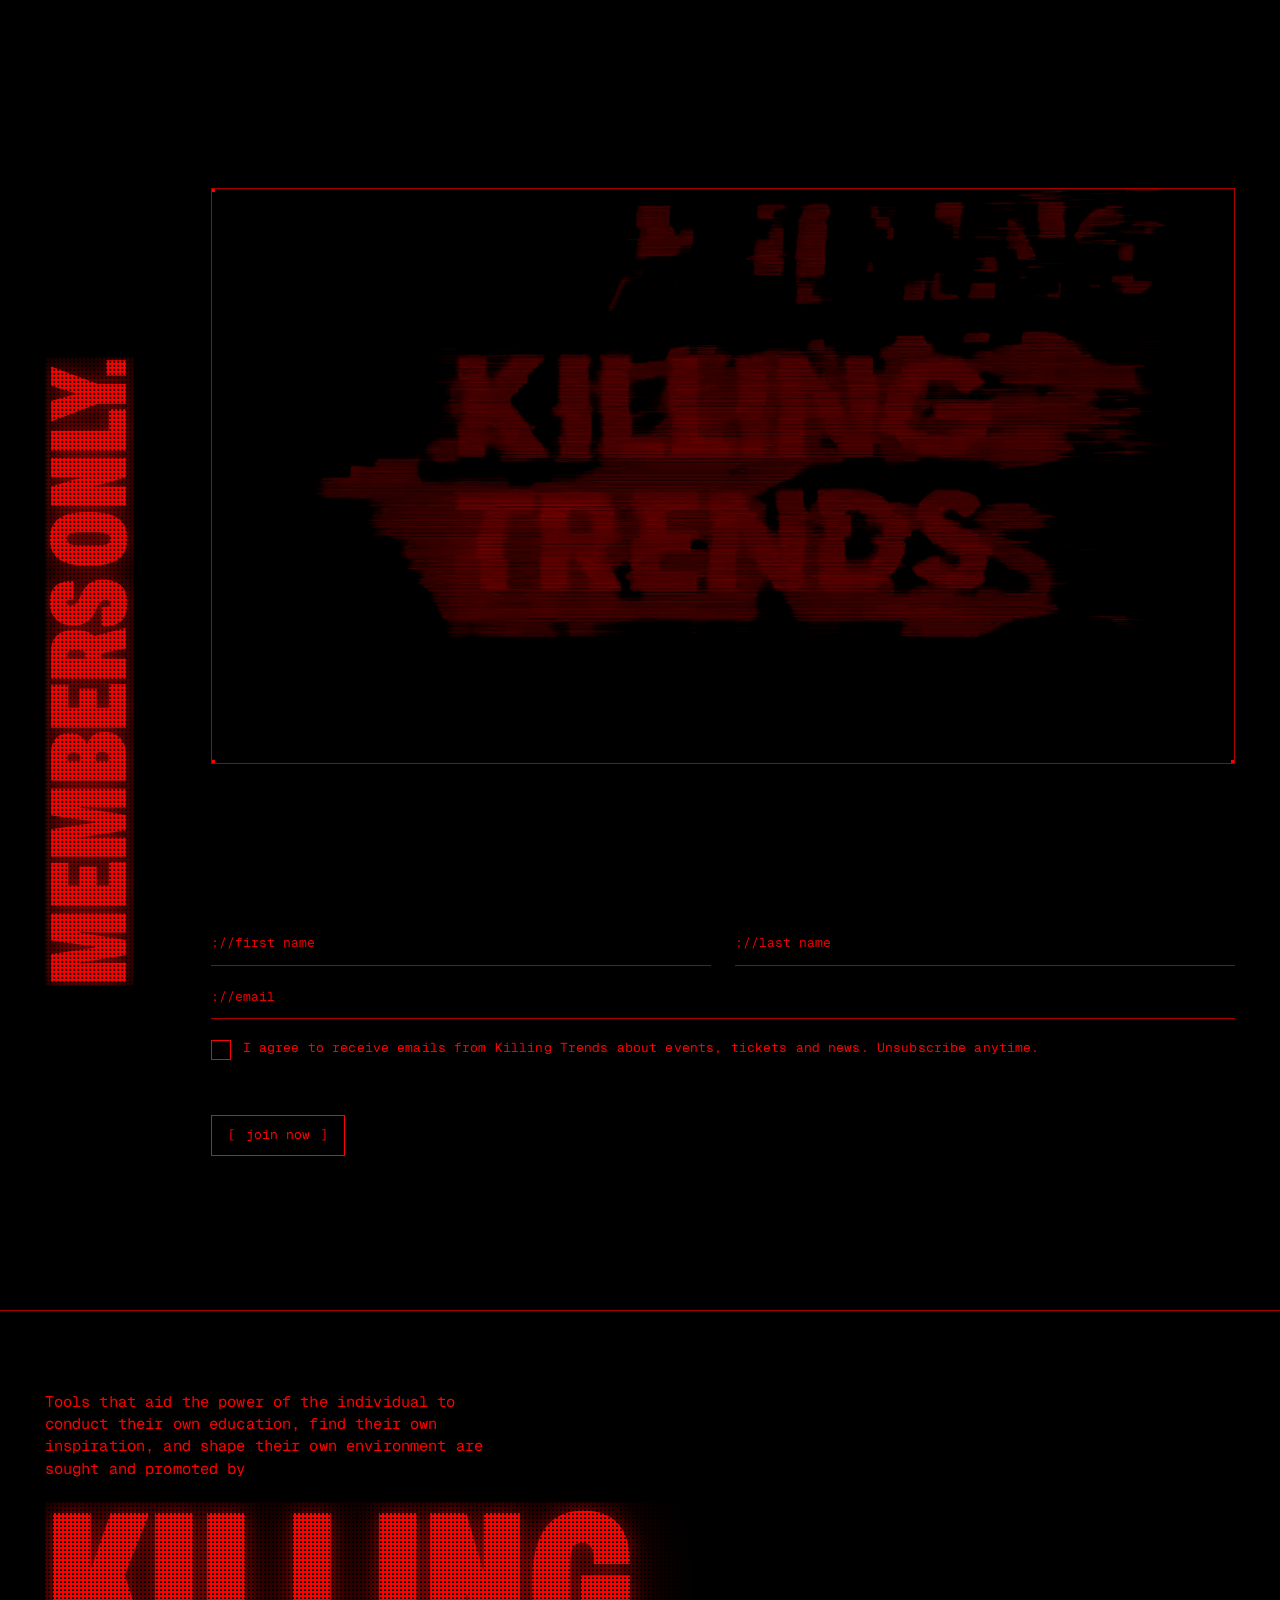
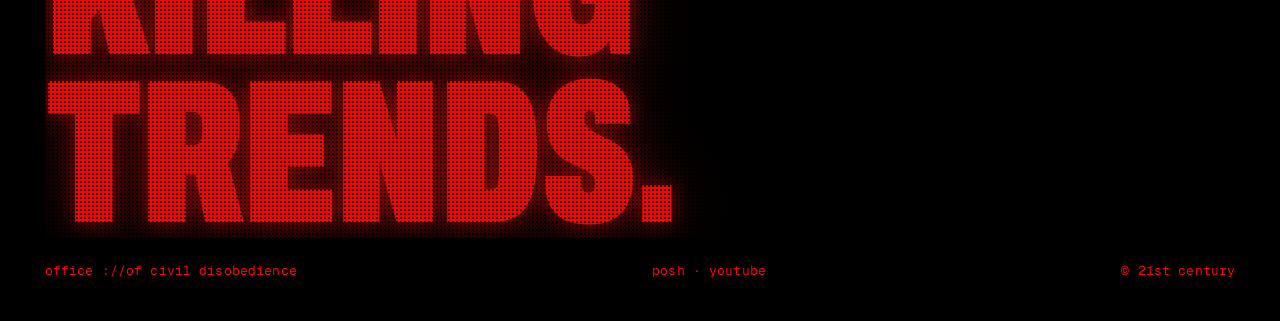
==== commit 044cf243: "Home: replace the big 'current transmissions' heading with a typed kicker over the headline Co-Autho" ====
--- a/index.html
+++ b/index.html
@@ -122,7 +122,7 @@
   /* ---------- Transmissions (next event) ---------- */
   .tx-head { display: flex; justify-content: space-between; align-items: flex-end; gap: 20px; flex-wrap: wrap; margin-bottom: 50px; }
   .tx-head h2 { font-size: clamp(56px, 10.5vw, 190px); }
-  .tx-top { padding-top: clamp(14px, 2vw, 30px); padding-bottom: clamp(70px, 9vw, 140px); }
+  .tx-top { padding-top: clamp(24px, 3vw, 48px); padding-bottom: clamp(70px, 9vw, 140px); }
   .tx-top .tx-head { margin-bottom: clamp(22px, 2.6vw, 40px); }
   .tx-top .tx-head h2 { font-size: clamp(48px, 6.4vw, 120px); }
   .tx-top .tx { align-items: start; }
@@ -131,6 +131,7 @@
   .tx { display: grid; grid-template-columns: minmax(0, 5fr) minmax(0, 7fr); gap: 5vw; align-items: center; }
   .tx .flyer img { width: 100%; height: auto; }
   .tx .num { display: block; font-size: 13px; margin-bottom: 14px; }
+  .tx .kicker { font-family: var(--mono); font-weight: 500; text-transform: lowercase; letter-spacing: .04em; color: var(--red-soft); text-align: center; margin: 0 0 18px; line-height: 1.3; min-height: 1.3em; }
   .tx h3 { font-family: var(--head); font-stretch: 62%; font-weight: 900; text-transform: uppercase; line-height: .82; margin: 0; font-size: clamp(54px, 7.5vw, 130px); }
   .tx h3 { text-align: center; }
   .tx h3 span { display: block; }
@@ -200,14 +201,10 @@
 <main>
 
 <section class="wrap tx-top" id="transmissions" aria-labelledby="tx-title">
-  <div class="tx-head">
-    <h2 id="tx-title" class="led glow type" aria-label="Current transmissions" data-type="://current|transmissions."></h2>
-    <p class="micro right"><span class="idx">0</span> next frequency<br>&gt;&gt; tickets live</p>
-  </div>
   <div class="tx" id="tx-next">
     <a class="flyer frame duo true-color" id="tx-flyer" href="tickets/"><img id="tx-img" src="assets/event-afterdark-red.jpg" alt="Afterdark in the Art Park flyer" loading="lazy"></a>
     <div class="">
-      <span class="num">[0] project ://transmission</span>
+      <h2 id="tx-title" class="num kicker type" aria-label="Current transmission" data-type="[0] ://current transmission."></h2>
       <h3 class="led glow" id="tx-name"><span class="gl" data-text="Afterdark">Afterdark</span><span class="gl" data-text="in the Art Park">in the Art Park</span><span class="gl" data-text="Lee Reynolds">Lee Reynolds</span></h3>
       <div class="posh-embed frame" id="tx-embed" hidden></div>
       <div class="actions" hidden>
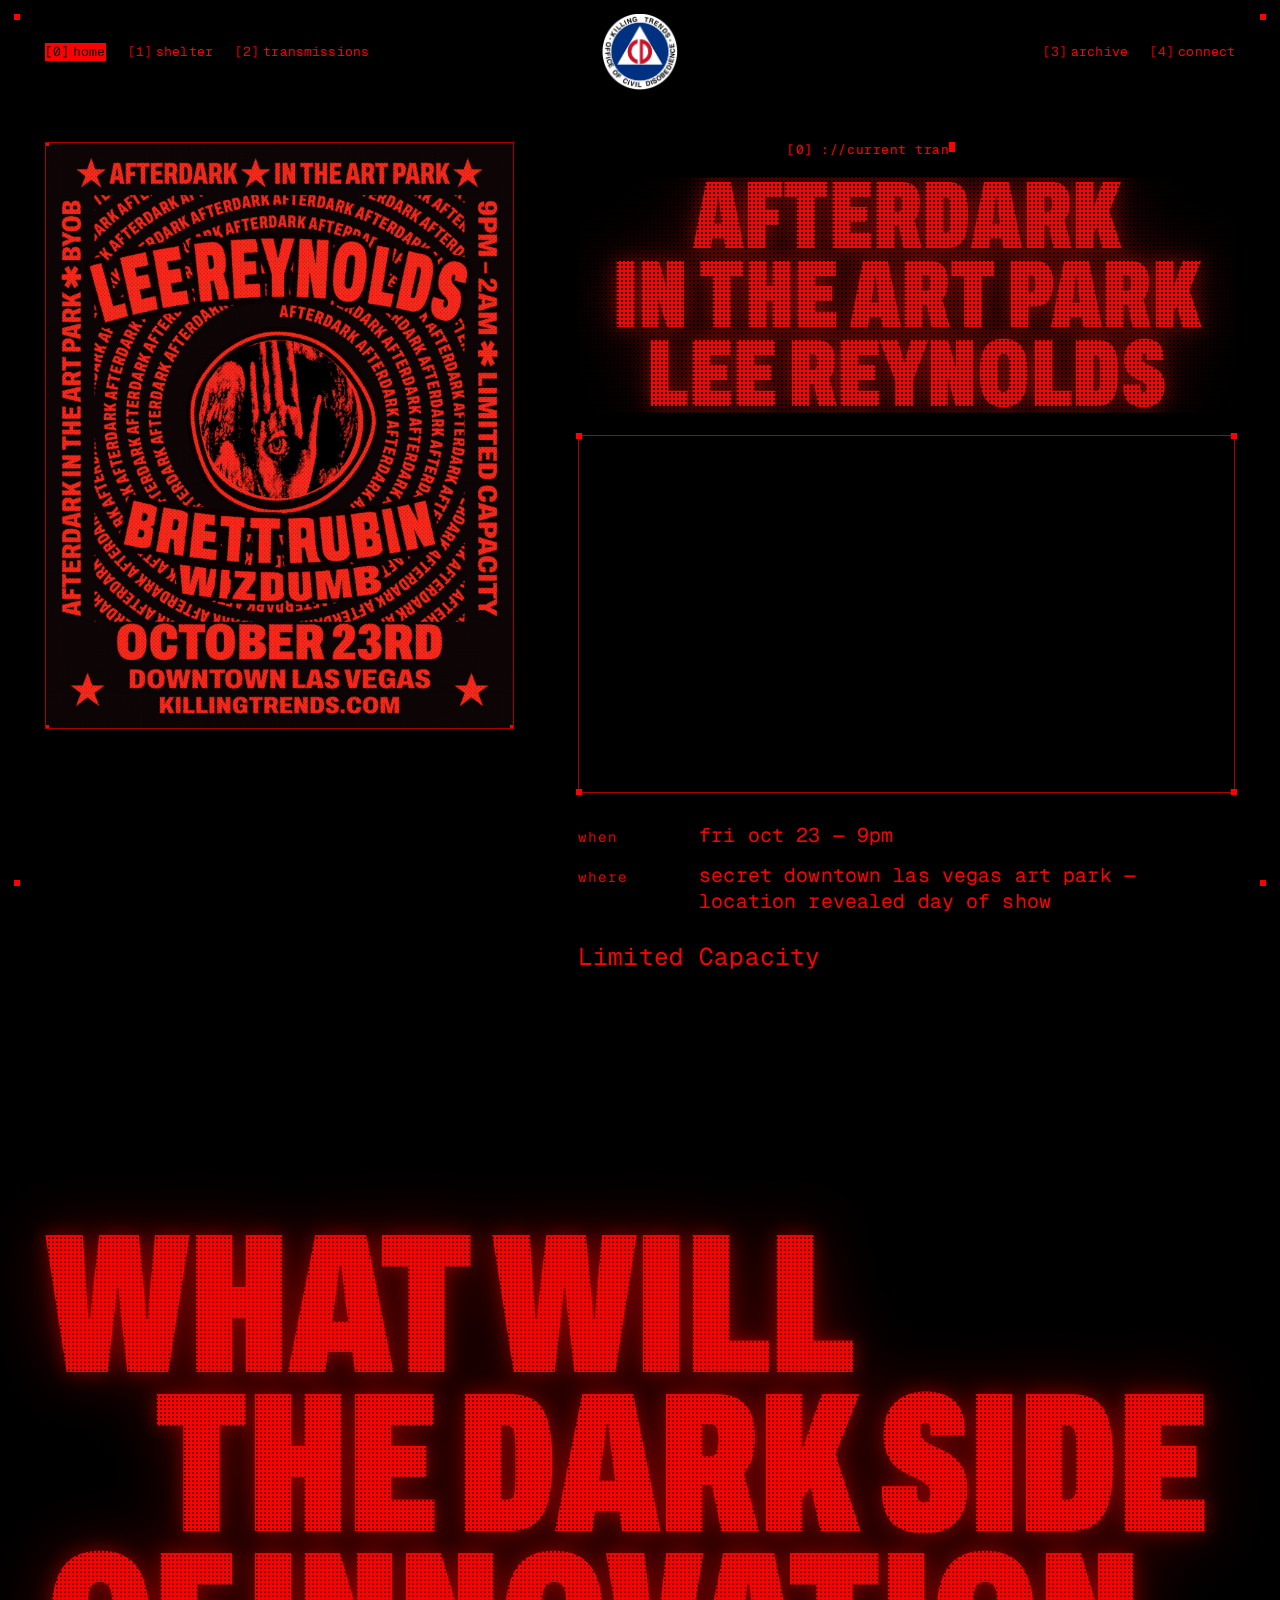
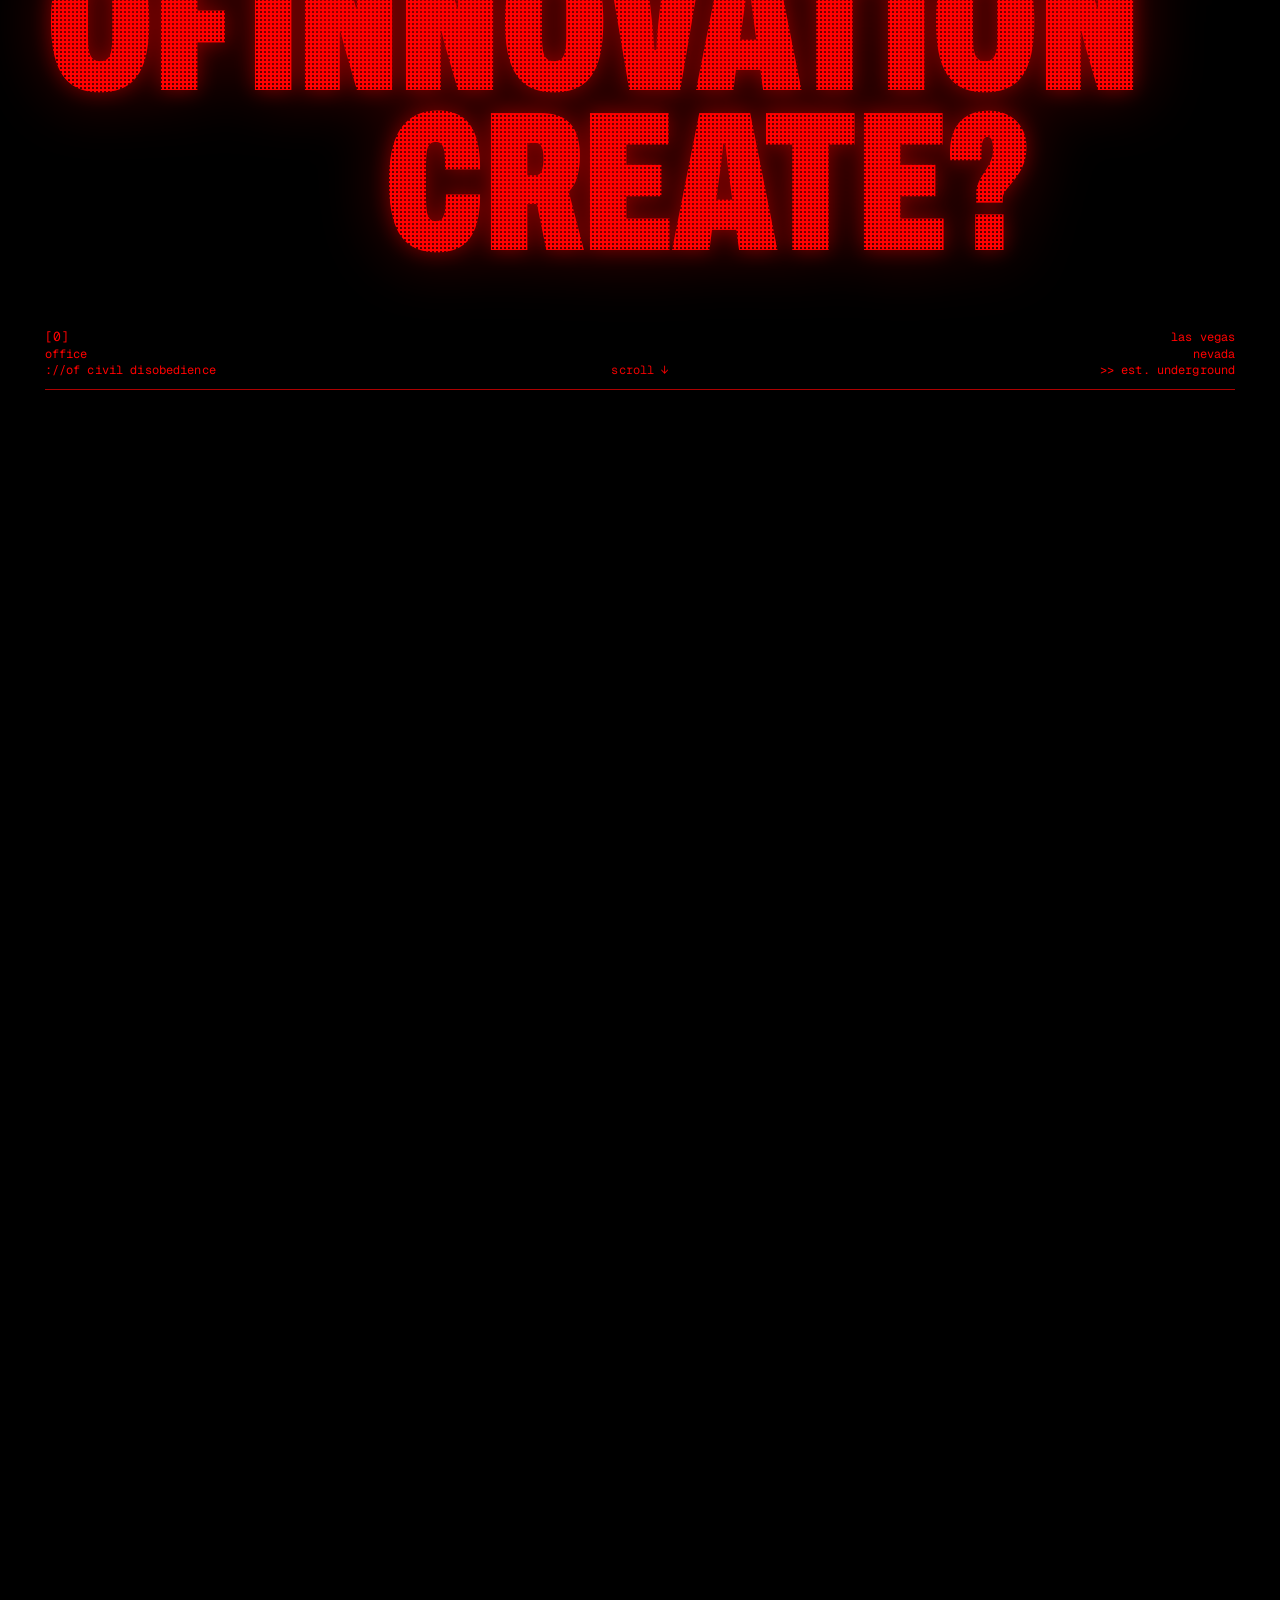
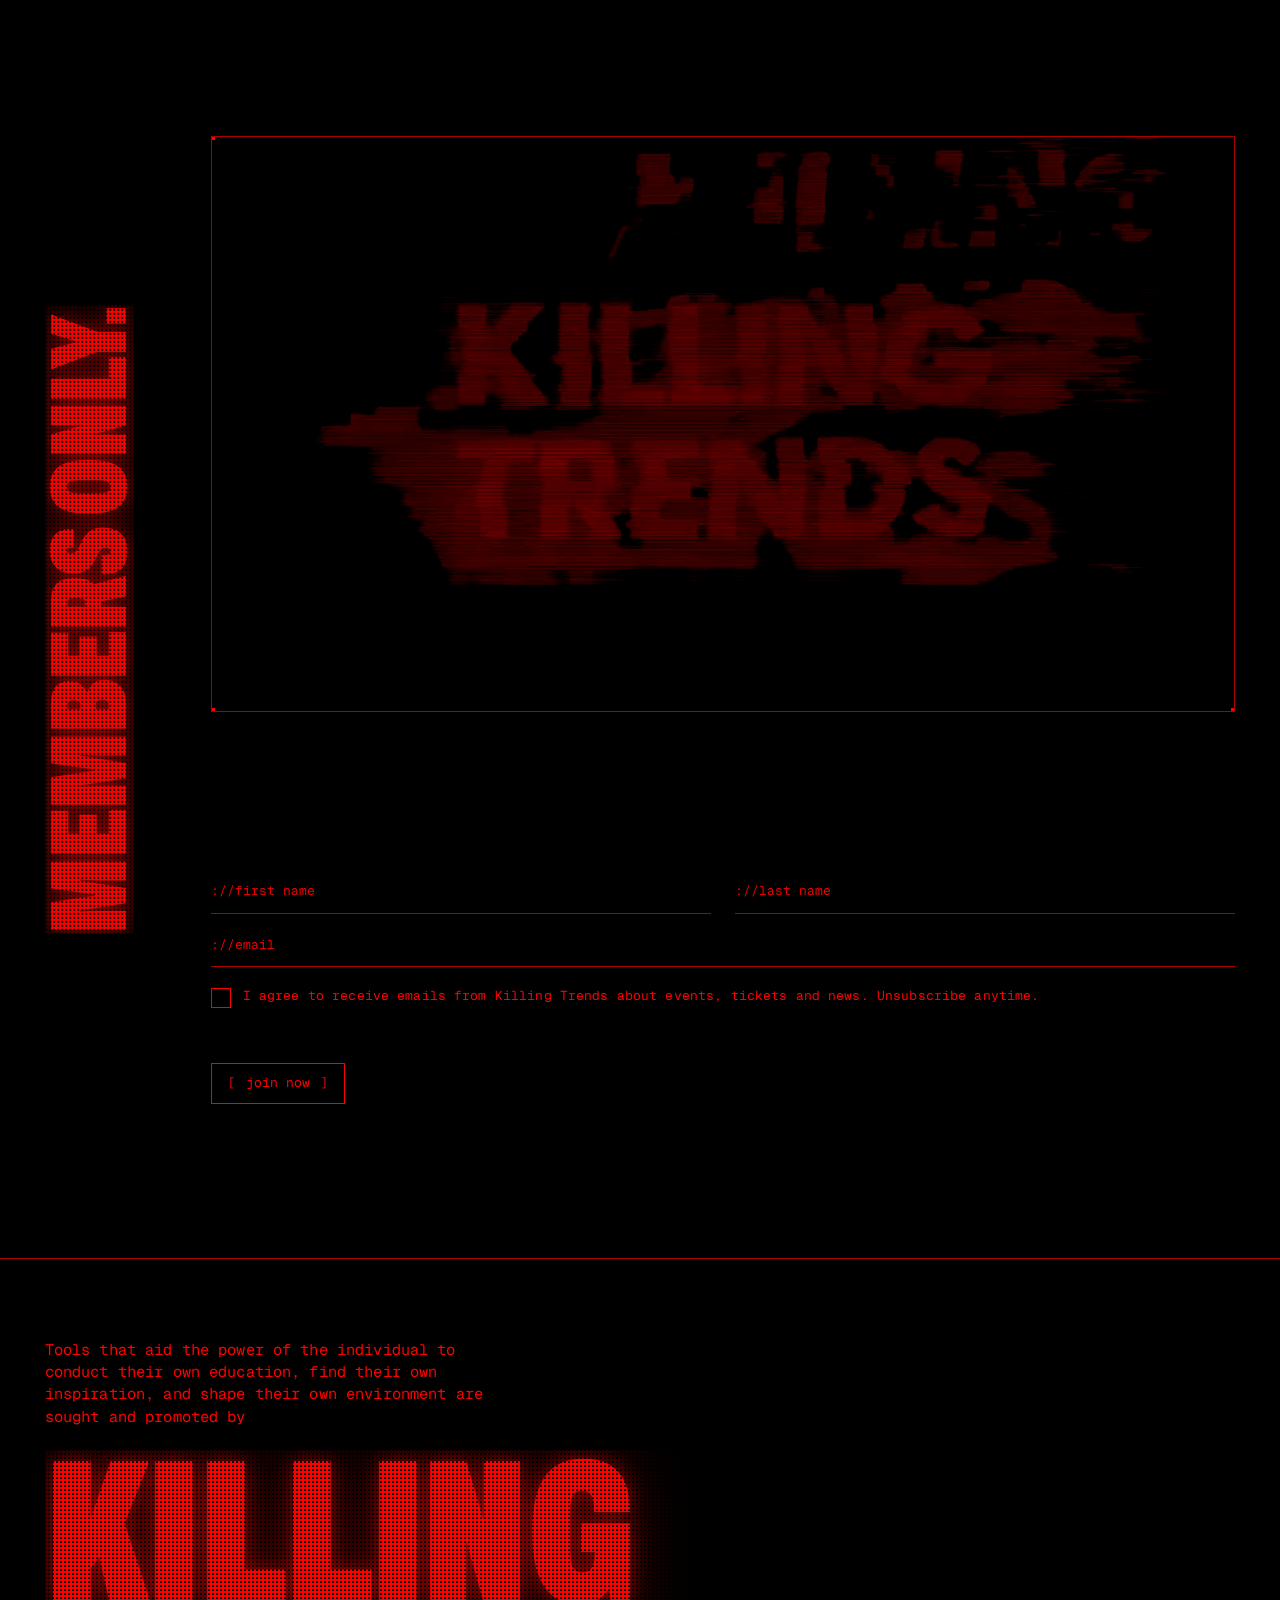
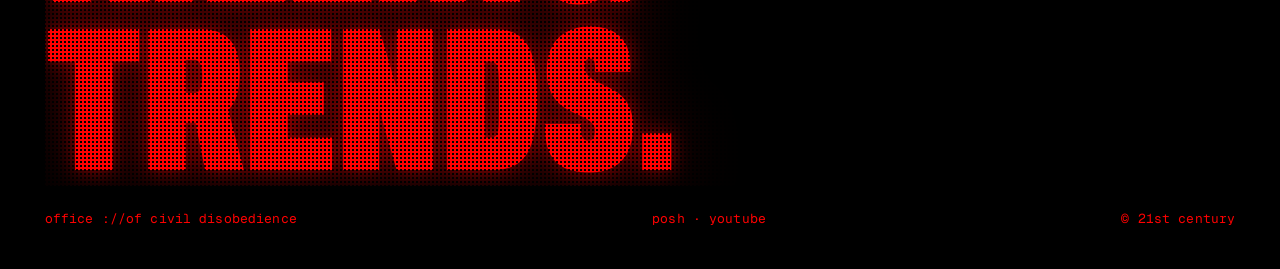
==== commit 2422943d: "Home: remove the top ticket bar; event time is now just 9PM (no end time) Co-Authored-By: Claude Fab" ====
--- a/index.html
+++ b/index.html
@@ -8,7 +8,7 @@
 <meta property="og:type" content="website">
 <meta property="og:site_name" content="Killing Trends">
 <meta property="og:title" content="Lee Reynolds — Afterdark in the Art Park · Fri Oct 23">
-<meta property="og:description" content="Brett Rubin &amp; Wizdumb. 9PM–2AM, secret downtown Las Vegas art park. BYOB. Limited capacity.">
+<meta property="og:description" content="Brett Rubin &amp; Wizdumb. 9PM, secret downtown Las Vegas art park. BYOB. Limited capacity.">
 <meta property="og:url" content="https://killingtrends.com/">
 <meta property="og:image" content="https://killingtrends.com/assets/og-flyer.jpg">
 <meta property="og:image:type" content="image/jpeg">
@@ -181,13 +181,6 @@
 </head>
 <body>
 
-<a class="ticket-bar" href="tickets/">
-  <span class="dot" aria-hidden="true"></span>
-  <span class="what" id="bar-what">Fri Oct 23 &mdash; Afterdark in the Art Park</span>
-  <span class="mid" id="bar-where">Downtown Las Vegas &middot; BYOB &middot; Limited capacity</span>
-  <span class="cta"><span class="long">Get </span>tickets &rarr;</span>
-</a>
-
 <header class="site-header">
   <nav>
     <a href="./" class="active"><span class="n">[0]</span>home</a>
@@ -211,7 +204,7 @@
         <a class="btn buy" id="tx-buy" href="https://posh.vip/e/after-dark-in-the-art-park-with-lee-reynolds" target="_blank" rel="noopener">get tickets &gt;&gt;</a>
       </div>
       <div class="meta">
-        <div><span class="label">when</span><span id="tx-when">fri oct 23 &mdash; 9pm&ndash;2am</span></div>
+        <div><span class="label">when</span><span id="tx-when">fri oct 23 &mdash; 9pm</span></div>
         <div><span class="label">where</span><span id="tx-where">secret downtown las vegas art park &mdash; location revealed day of show</span></div>
       </div>
       <p class="desc" id="tx-desc">Limited Capacity</p>
@@ -282,10 +275,6 @@
   var bar = document.querySelector('.ticket-bar');
   if (!ev) { sec.hidden = true; if (bar) bar.hidden = true; return; }
   function set(id, v) { var e = document.getElementById(id); if (e) e.textContent = v; }
-  // ticket bar: "FRI OCT 23 — AFTERDARK IN THE ART PARK | DOWNTOWN LAS VEGAS · BYOB · LIMITED CAPACITY"
-  set('bar-what', (ev.date || '').split('—')[0].trim() + ' — ' + ev.title);
-  set('bar-where', ev.bar || (ev.venue || '').split('—')[0].trim());
-  if (ev.soldOut && bar) bar.querySelector('.cta').textContent = 'Sold out';
   // homepage header: ev.headline if set ("line one|line two"), else the title
   var nm = document.getElementById('tx-name');
   nm.textContent = '';
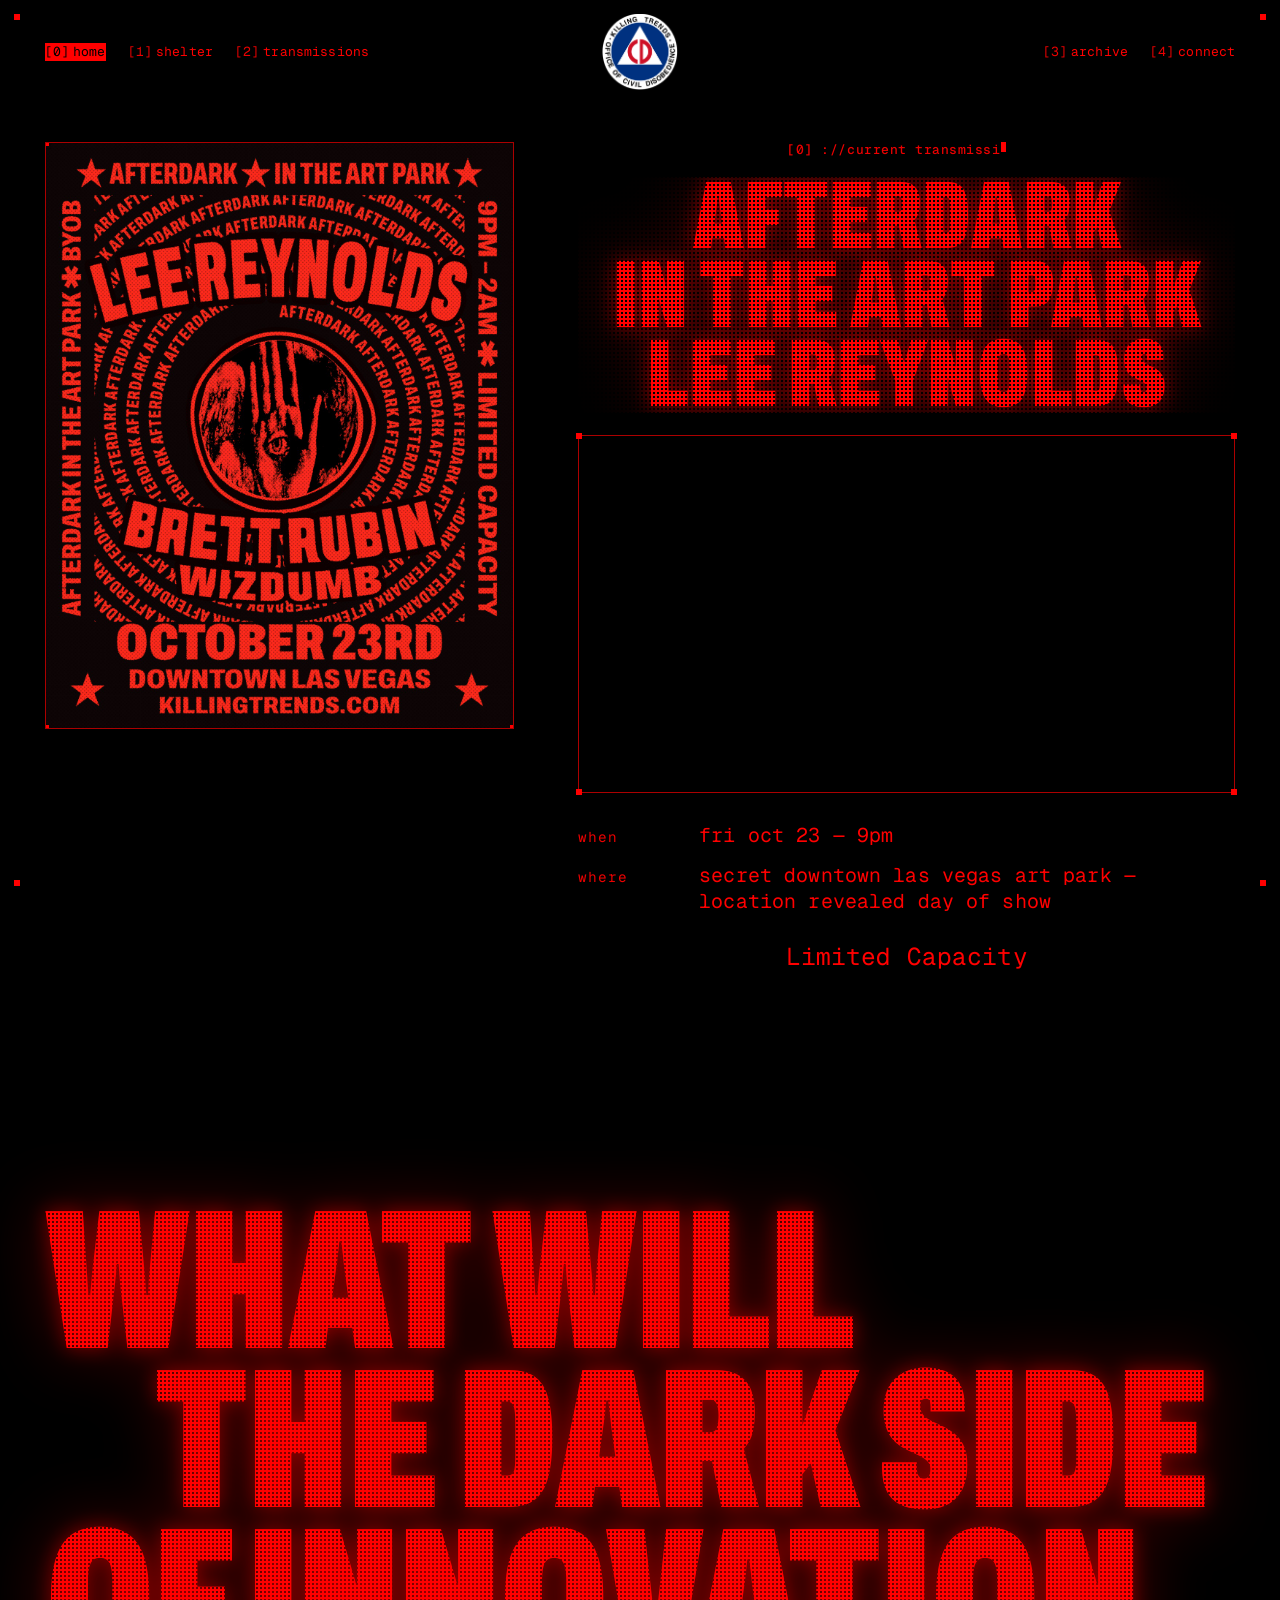
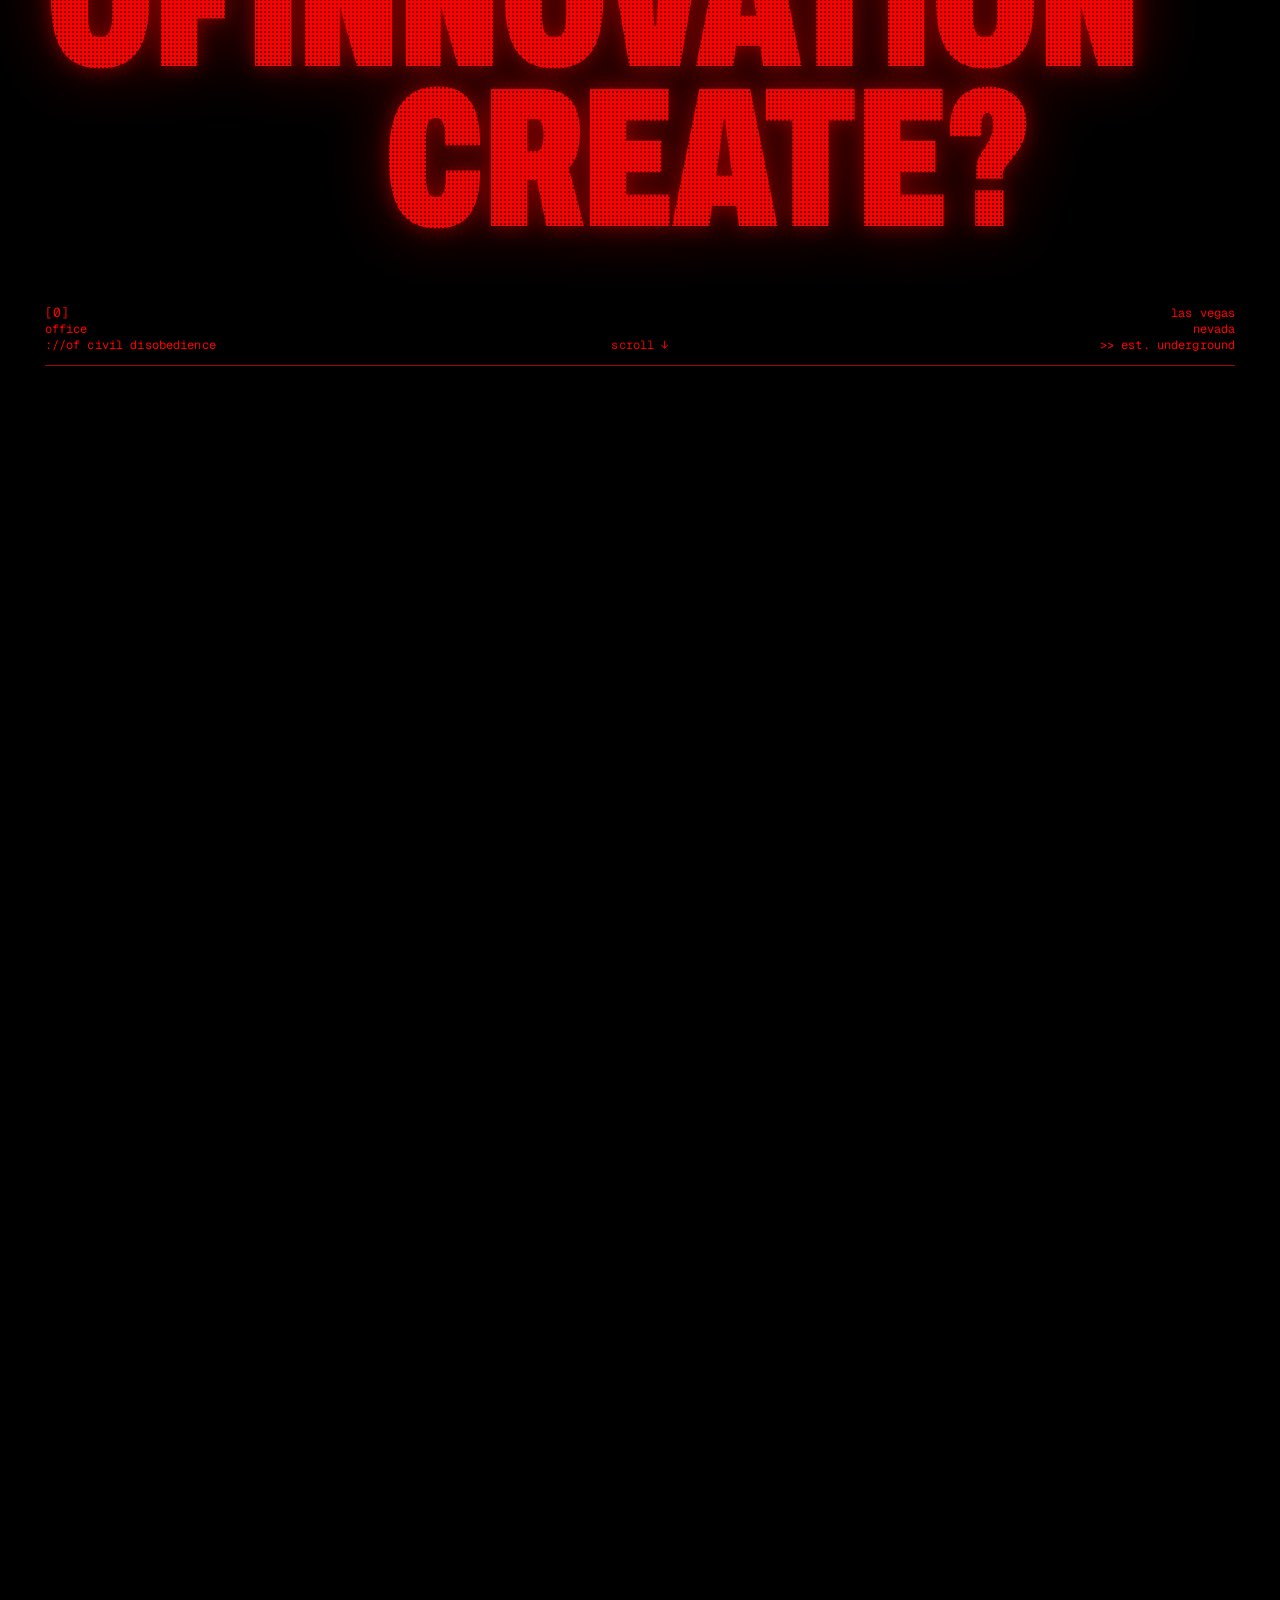
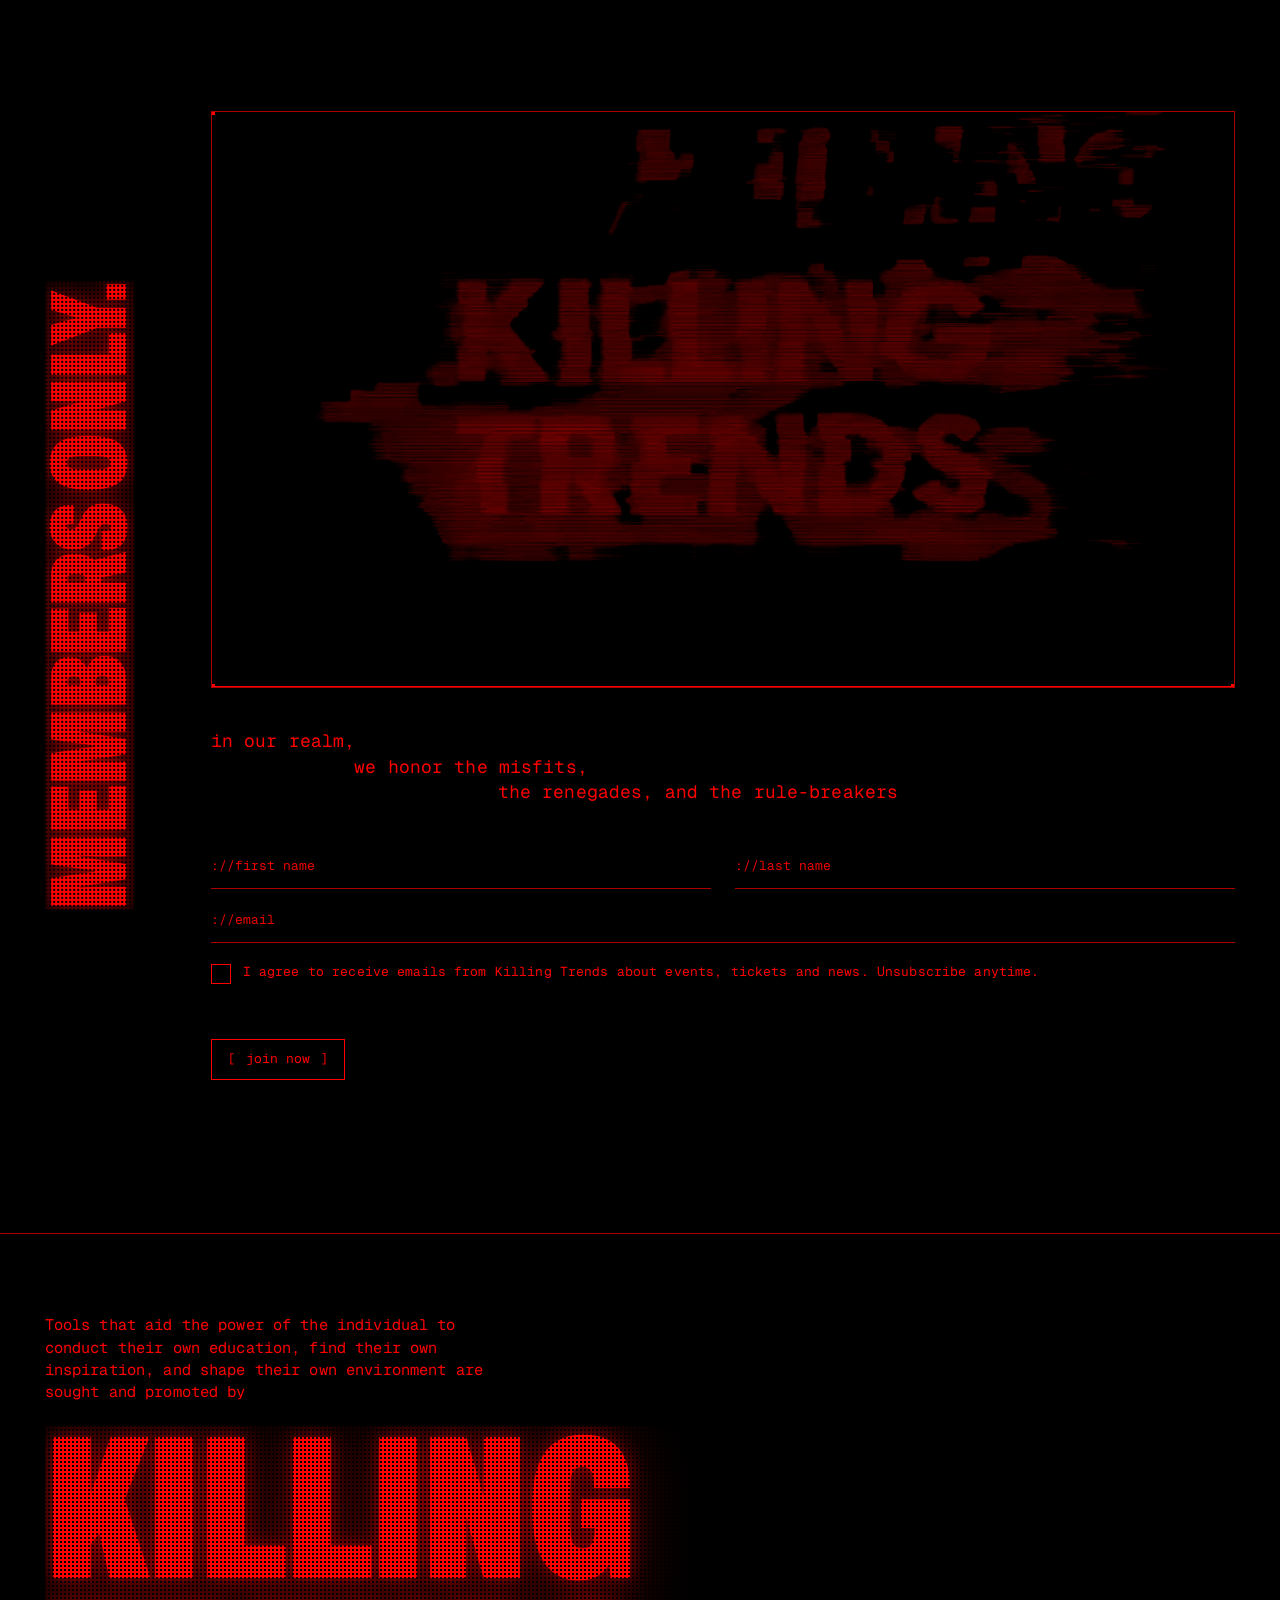
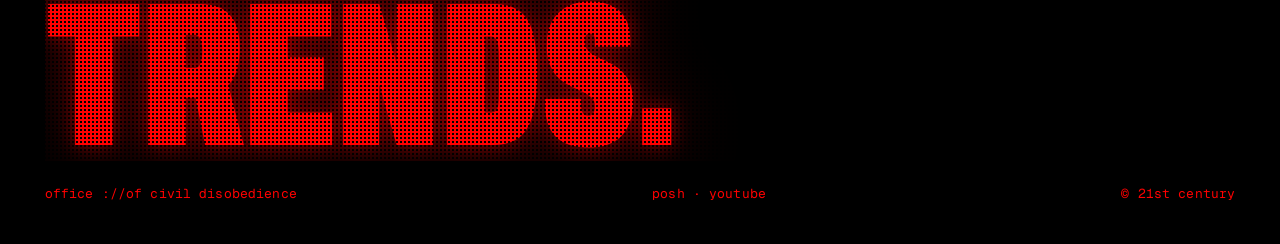
==== commit 6646bb5d: "Home: center the Limited Capacity line Co-Authored-By: Claude Fable 5.1 <noreply@anthropic.com>" ====
--- a/index.html
+++ b/index.html
@@ -138,7 +138,7 @@
   .tx .meta { margin-top: 30px; display: grid; gap: 14px; font-size: clamp(17px, 1.55vw, 24px); line-height: 1.3; text-transform: lowercase; }
   .tx .meta > div { display: grid; grid-template-columns: 5.5em 1fr; gap: 12px; }
   .tx .meta .label { margin: 0; color: var(--red-soft); font-size: .72em; letter-spacing: .06em; padding-top: .3em; }
-  .tx .desc { margin-top: 26px; font-size: clamp(19px, 1.9vw, 30px); line-height: 1.3; max-width: 34ch; }
+  .tx .desc { margin: 26px auto 0; font-size: clamp(19px, 1.9vw, 30px); line-height: 1.3; max-width: 34ch; text-align: center; }
   .tx .actions { margin-top: 26px; display: flex; gap: 12px; flex-wrap: wrap; }
   .tx .actions[hidden] { display: none; }
   .tx .btn.buy { font-size: clamp(14px, 1.15vw, 17px); padding: 15px 26px; background: var(--red); color: #000; font-weight: 700; }
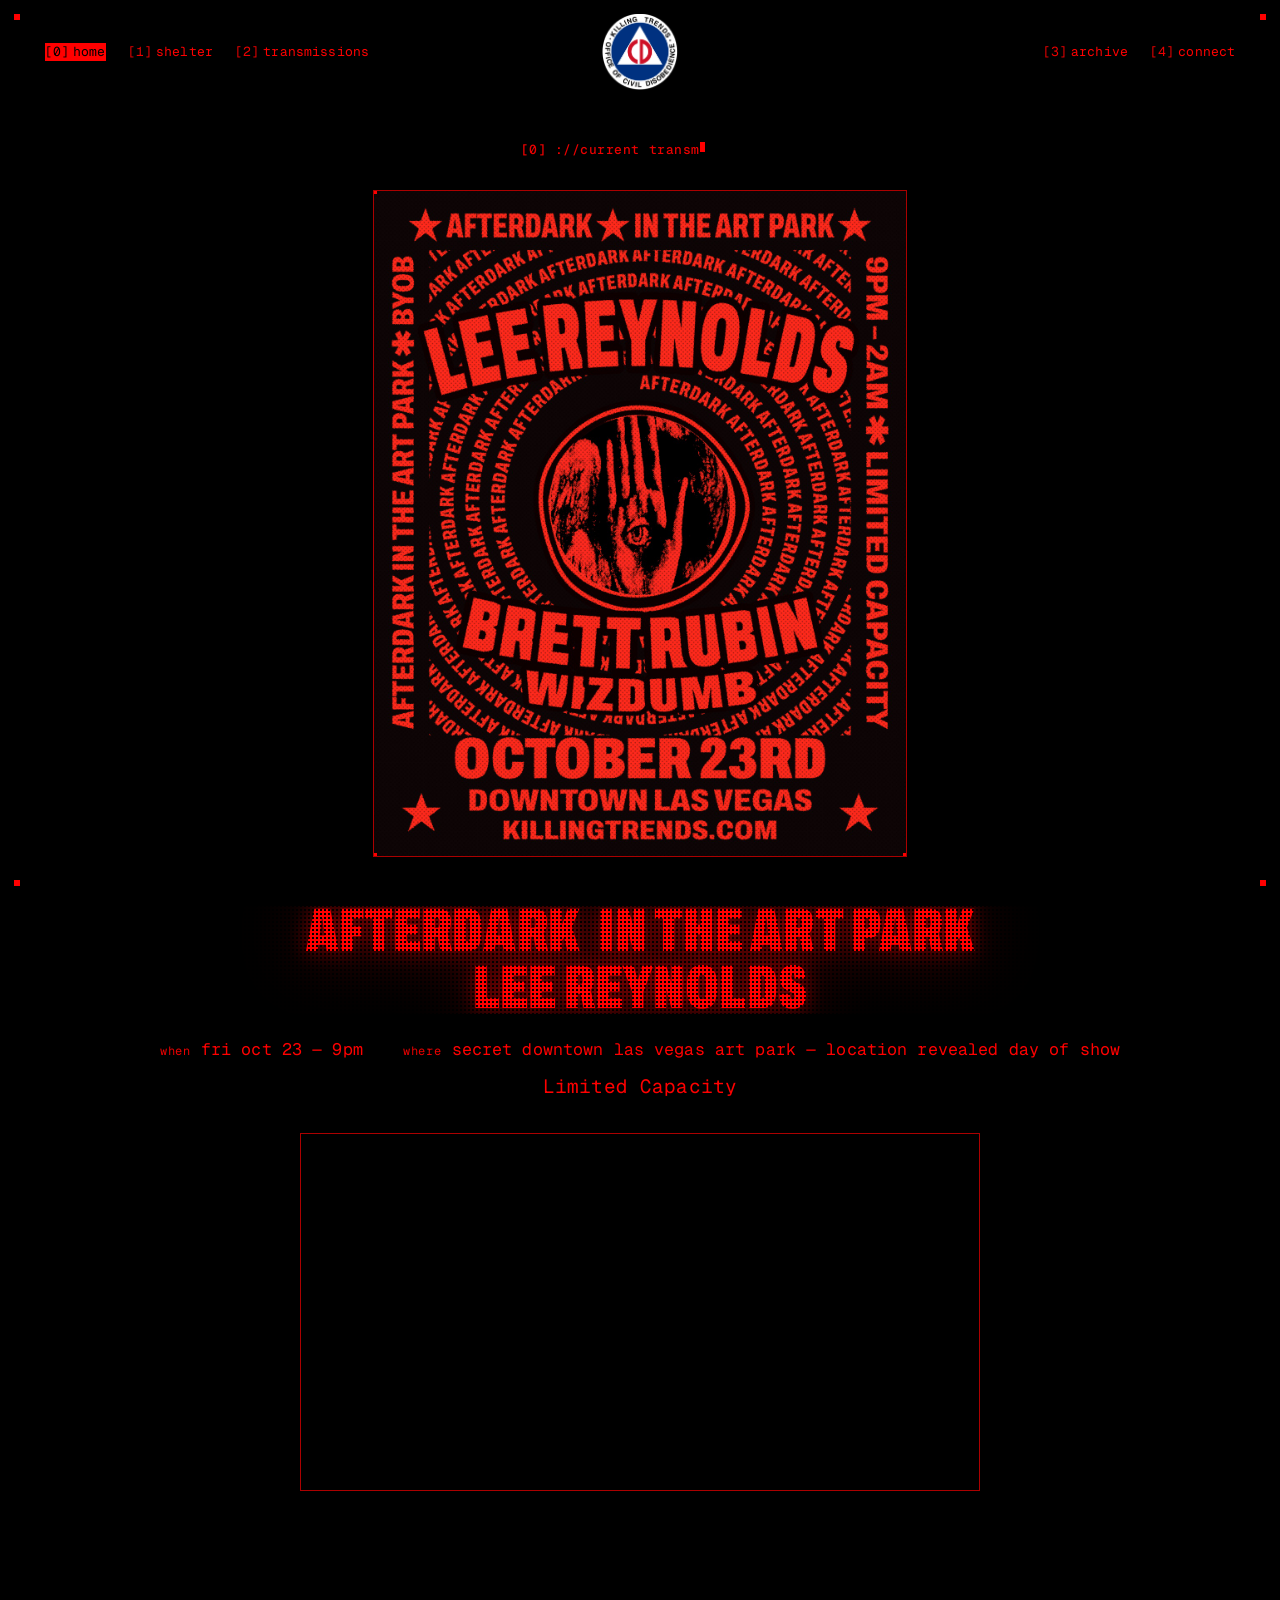
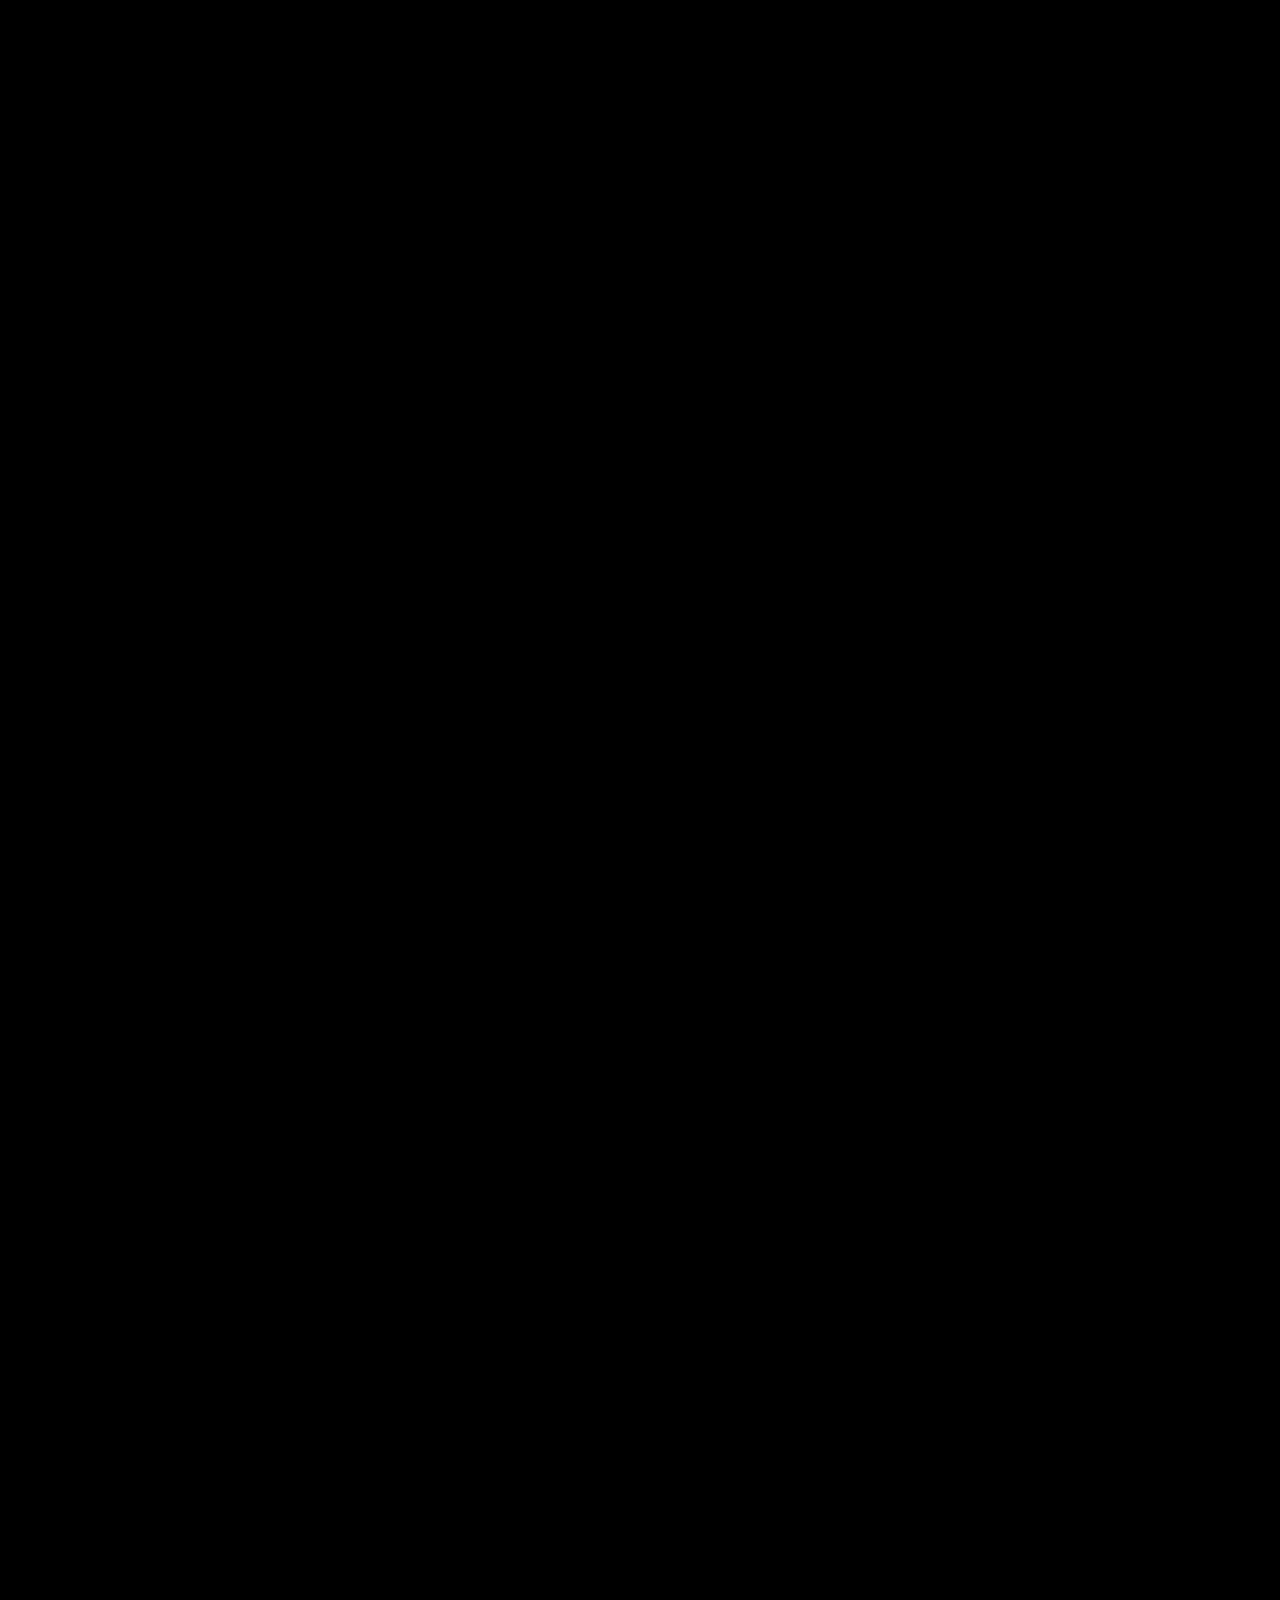
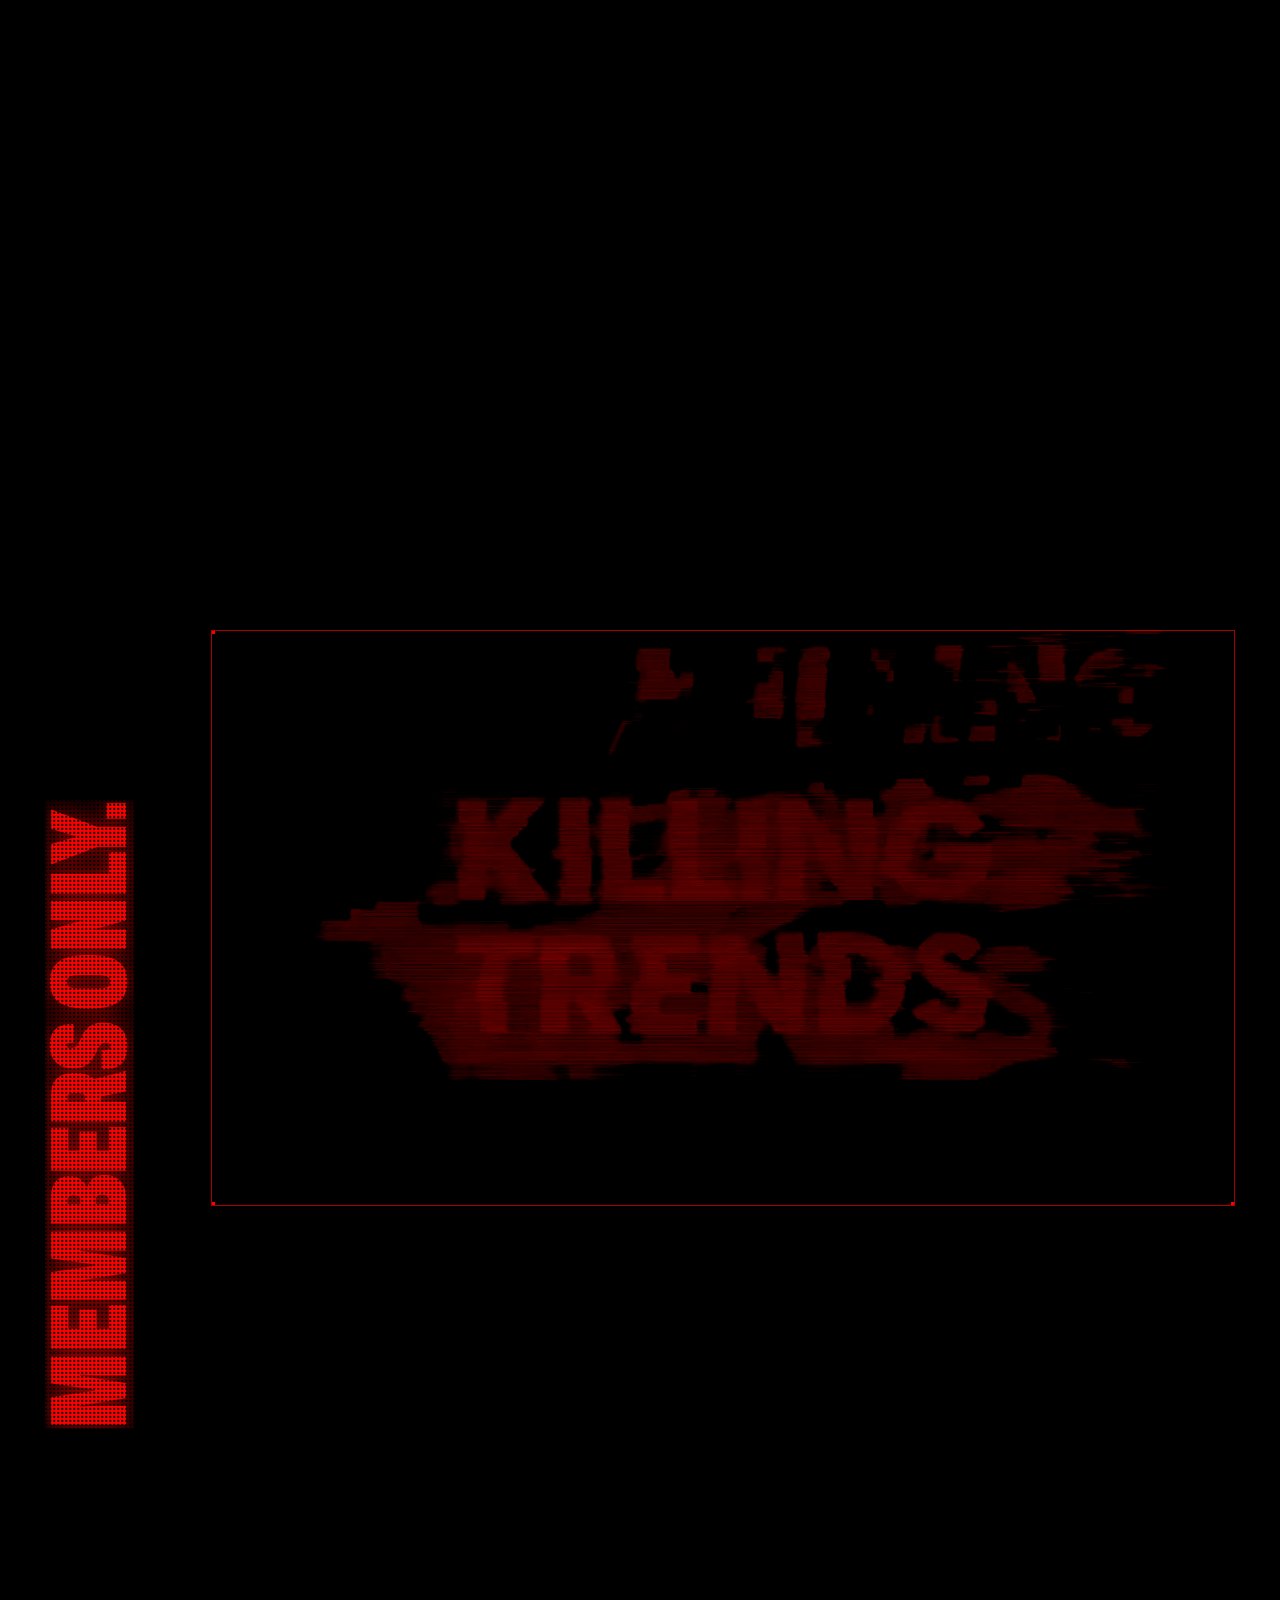
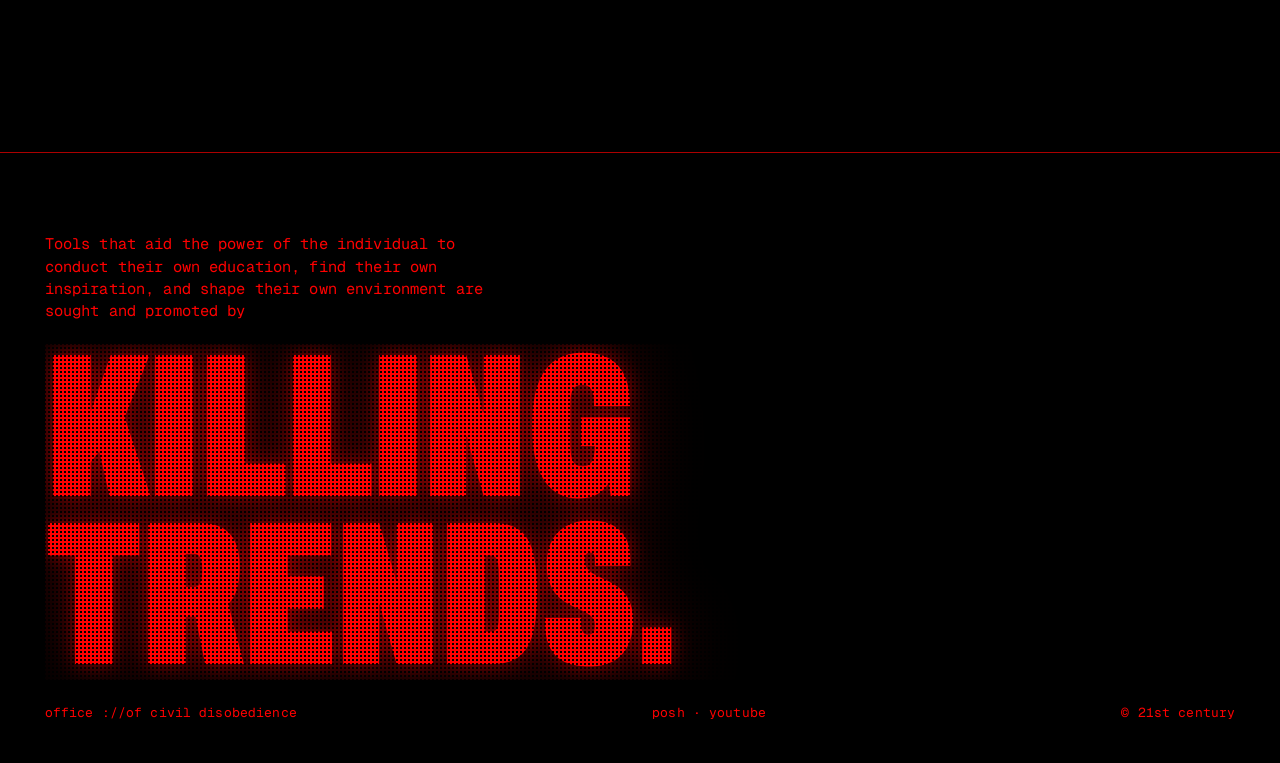
==== commit ea599a89: "Home: desktop makes the flyer the hero — one centred column (kicker, flyer, headline, when/where, ch" ====
--- a/index.html
+++ b/index.html
@@ -64,14 +64,10 @@
     .hero .notes { position: static; transform: none; margin: 0; text-align: left; }
     .hero .n2 { text-align: right; }
     .hero .n3 { display: none; }
-    .tx-head h2 { font-size: 12.8vw; }
-    .tx-head { margin-bottom: 28px; }
     .tx { gap: 24px; }
     .tx .meta > div { grid-template-columns: 4.2em 1fr; }
     /* selling first: name + ticket button above the flyer on phones */
     .tx-top .tx .flyer { order: 2; }
-    .tx-top .tx-head { margin-bottom: 18px; }
-    .tx-top .tx-head .right { display: none; }
     .members { gap: 22px; }
     .members .vid { margin-bottom: 26px; }
     .members .creed { margin-bottom: 26px; }
@@ -120,20 +116,11 @@
   }
 
   /* ---------- Transmissions (next event) ---------- */
-  .tx-head { display: flex; justify-content: space-between; align-items: flex-end; gap: 20px; flex-wrap: wrap; margin-bottom: 50px; }
-  .tx-head h2 { font-size: clamp(56px, 10.5vw, 190px); }
   .tx-top { padding-top: clamp(24px, 3vw, 48px); padding-bottom: clamp(70px, 9vw, 140px); }
-  .tx-top .tx-head { margin-bottom: clamp(22px, 2.6vw, 40px); }
-  .tx-top .tx-head h2 { font-size: clamp(48px, 6.4vw, 120px); }
-  .tx-top .tx { align-items: start; }
-  .tx-top .flyer { max-height: calc(100vh - 150px); }
-  .tx-top .flyer img { max-height: calc(100vh - 150px); width: auto; max-width: 100%; margin: 0 auto; }
-  .tx { display: grid; grid-template-columns: minmax(0, 5fr) minmax(0, 7fr); gap: 5vw; align-items: center; }
+  .tx { display: grid; grid-template-columns: 1fr; gap: 24px; }
   .tx .flyer img { width: 100%; height: auto; }
-  .tx .num { display: block; font-size: 13px; margin-bottom: 14px; }
-  .tx .kicker { font-family: var(--mono); font-weight: 500; text-transform: lowercase; letter-spacing: .04em; color: var(--red-soft); text-align: center; margin: 0 0 18px; line-height: 1.3; min-height: 1.3em; }
-  .tx h3 { font-family: var(--head); font-stretch: 62%; font-weight: 900; text-transform: uppercase; line-height: .82; margin: 0; font-size: clamp(54px, 7.5vw, 130px); }
-  .tx h3 { text-align: center; }
+  .tx .kicker { display: block; font-family: var(--mono); font-size: 13px; font-weight: 500; text-transform: lowercase; letter-spacing: .04em; color: var(--red-soft); text-align: center; margin: 0 0 18px; line-height: 1.3; min-height: 1.3em; }
+  .tx h3 { font-family: var(--head); font-stretch: 62%; font-weight: 900; text-transform: uppercase; line-height: .82; margin: 0; font-size: clamp(54px, 7.5vw, 130px); text-align: center; }
   .tx h3 span { display: block; }
   .tx .meta { margin-top: 30px; display: grid; gap: 14px; font-size: clamp(17px, 1.55vw, 24px); line-height: 1.3; text-transform: lowercase; }
   .tx .meta > div { display: grid; grid-template-columns: 5.5em 1fr; gap: 12px; }
@@ -145,7 +132,24 @@
   .tx .btn.buy:hover { background: #000; color: var(--red); }
   .tx .posh-embed { margin-top: 22px; padding: 8px; }
   .tx .posh-embed iframe { width: 100%; border: 0; height: 340px; display: block; }
-  @media (max-width: 860px) { .tx { grid-template-columns: 1fr; gap: 30px; } }
+
+  /* desktop + tablet: the flyer is the hero, one centred column under it
+     (kicker, flyer, headline, when/where, note, checkout). Phones keep their own order below. */
+  @media (min-width: 721px) {
+    .tx { gap: 0; justify-items: center; }
+    .tx > .info { display: contents; }
+    .tx .kicker { order: 1; margin-bottom: clamp(18px, 2.4vw, 34px); }
+    .tx .flyer { order: 2; width: auto; max-width: 100%; }
+    .tx .flyer img { width: auto; max-width: 100%; height: auto; max-height: max(520px, calc(100vh - 235px)); }
+    .tx h3 { order: 3; margin-top: clamp(30px, 3.8vw, 60px); font-size: clamp(40px, 4.8vw, 88px); display: flex; flex-wrap: wrap; justify-content: center; column-gap: .32em; row-gap: .12em; }
+    .tx h3 span:nth-child(n+3) { flex-basis: 100%; }   /* event name on one row, artist on the next */
+    .tx .meta { order: 4; margin-top: clamp(18px, 2vw, 30px); display: flex; flex-wrap: wrap; justify-content: center; gap: 8px 40px; font-size: clamp(16px, 1.3vw, 21px); }
+    .tx .meta > div { display: flex; gap: 10px; align-items: baseline; }
+    .tx .meta .label { padding-top: 0; }
+    .tx .desc { order: 5; margin-top: 14px; font-size: clamp(18px, 1.5vw, 24px); }
+    .tx .posh-embed { order: 6; width: min(100%, 680px); margin-top: clamp(22px, 2.6vw, 36px); }
+    .tx .actions { order: 7; justify-content: center; margin-top: clamp(22px, 2.6vw, 36px); }
+  }
   .type .ch { visibility: hidden; }
   .type .ch.on { visibility: visible; }
   .type .ch.cur { position: relative; }
@@ -196,8 +200,8 @@
 <section class="wrap tx-top" id="transmissions" aria-labelledby="tx-title">
   <div class="tx" id="tx-next">
     <a class="flyer frame duo true-color" id="tx-flyer" href="tickets/"><img id="tx-img" src="assets/event-afterdark-red.jpg" alt="Afterdark in the Art Park flyer" loading="lazy"></a>
-    <div class="">
-      <h2 id="tx-title" class="num kicker type" aria-label="Current transmission" data-type="[0] ://current transmission."></h2>
+    <div class="info">
+      <h2 id="tx-title" class="kicker type" aria-label="Current transmission" data-type="[0] ://current transmission."></h2>
       <h3 class="led glow" id="tx-name"><span class="gl" data-text="Afterdark">Afterdark</span><span class="gl" data-text="in the Art Park">in the Art Park</span><span class="gl" data-text="Lee Reynolds">Lee Reynolds</span></h3>
       <div class="posh-embed frame" id="tx-embed" hidden></div>
       <div class="actions" hidden>
@@ -272,8 +276,7 @@
 (function () {
   var ev = (window.KT_EVENTS || [])[0];
   var sec = document.getElementById('transmissions');
-  var bar = document.querySelector('.ticket-bar');
-  if (!ev) { sec.hidden = true; if (bar) bar.hidden = true; return; }
+  if (!ev) { sec.hidden = true; return; }
   function set(id, v) { var e = document.getElementById(id); if (e) e.textContent = v; }
   // homepage header: ev.headline if set ("line one|line two"), else the title
   var nm = document.getElementById('tx-name');
@@ -410,7 +413,6 @@
     hero.style.setProperty('--hero-fs', '100px');
     var cs = getComputedStyle(pin);
     var availW = pin.clientWidth - parseFloat(cs.paddingLeft) - parseFloat(cs.paddingRight);
-    // the ticket bar + header sit above the hero on first load, so only the space below them counts
     // the pinned hero sits under the sticky header: pad it down by the header height
     var hdr = document.querySelector('.site-header');
     pin.style.paddingTop = ((hdr ? hdr.offsetHeight : 0) + 10) + 'px';
--- a/css/site.css
+++ b/css/site.css
@@ -82,37 +82,6 @@
 .vframe i:nth-child(2) { top: 14px; right: 14px; }
 .vframe i:nth-child(3) { bottom: 14px; left: 14px; }
 .vframe i:nth-child(4) { bottom: 14px; right: 14px; }
-
-/* ---------- Ticket bar ---------- */
-.ticket-bar {
-  position: relative; z-index: 60;
-  display: flex; justify-content: center; align-items: center; gap: 22px;
-  min-height: 52px; padding: 8px 18px; overflow: hidden;
-  background: var(--red); color: #000;
-  text-decoration: none; white-space: nowrap;
-}
-.ticket-bar .dot { width: 9px; height: 9px; border-radius: 50%; background: #000; flex: none; animation: kt-pulse 1.2s infinite; }
-.ticket-bar .what {
-  font-family: var(--head); font-stretch: 75%; font-weight: 800;
-  font-size: 19px; letter-spacing: .02em; text-transform: uppercase; line-height: 1;
-  overflow: hidden; text-overflow: ellipsis;
-}
-.ticket-bar .mid {
-  font-family: var(--mono); font-size: 13px; font-weight: 500; text-transform: uppercase; letter-spacing: .04em;
-  padding-left: 22px; border-left: 1px solid rgba(0,0,0,.45);
-}
-.ticket-bar .cta {
-  flex: none; font-family: var(--mono); font-size: 13px; font-weight: 700; text-transform: uppercase; letter-spacing: .06em;
-  background: #000; color: var(--red); padding: 8px 14px;
-}
-.ticket-bar:hover .cta { background: #fff; color: #000; }
-@keyframes kt-pulse { 50% { opacity: .25; } }
-@media (max-width: 900px) { .ticket-bar .mid { display: none; } }
-@media (max-width: 720px) {
-  .ticket-bar { justify-content: space-between; gap: 12px; padding: 8px 14px; }
-  .ticket-bar .what { font-size: 16px; flex: 1; }
-  .ticket-bar .cta { font-size: 12px; padding: 7px 10px; }
-}
 
 /* ---------- Header ---------- */
 .site-header {
@@ -222,7 +191,6 @@
 @media (prefers-reduced-motion: reduce) {
   html { scroll-behavior: auto; }
   .rv { opacity: 1; transform: none; transition: none; }
-  .ticket-bar .dot { animation: none; }
 }
 
 /* ---------- Phone menu ---------- */
@@ -277,7 +245,4 @@
   footer { padding-top: 56px; }
   footer .row { flex-direction: column; align-items: flex-start; gap: 8px; }
 
-  /* ticket bar: short CTA so the event name fits */
-  .ticket-bar .cta .long { display: none; }
-  .ticket-bar .what { font-size: 14px; white-space: normal; line-height: 1.1; overflow: visible; }
-}
+}
